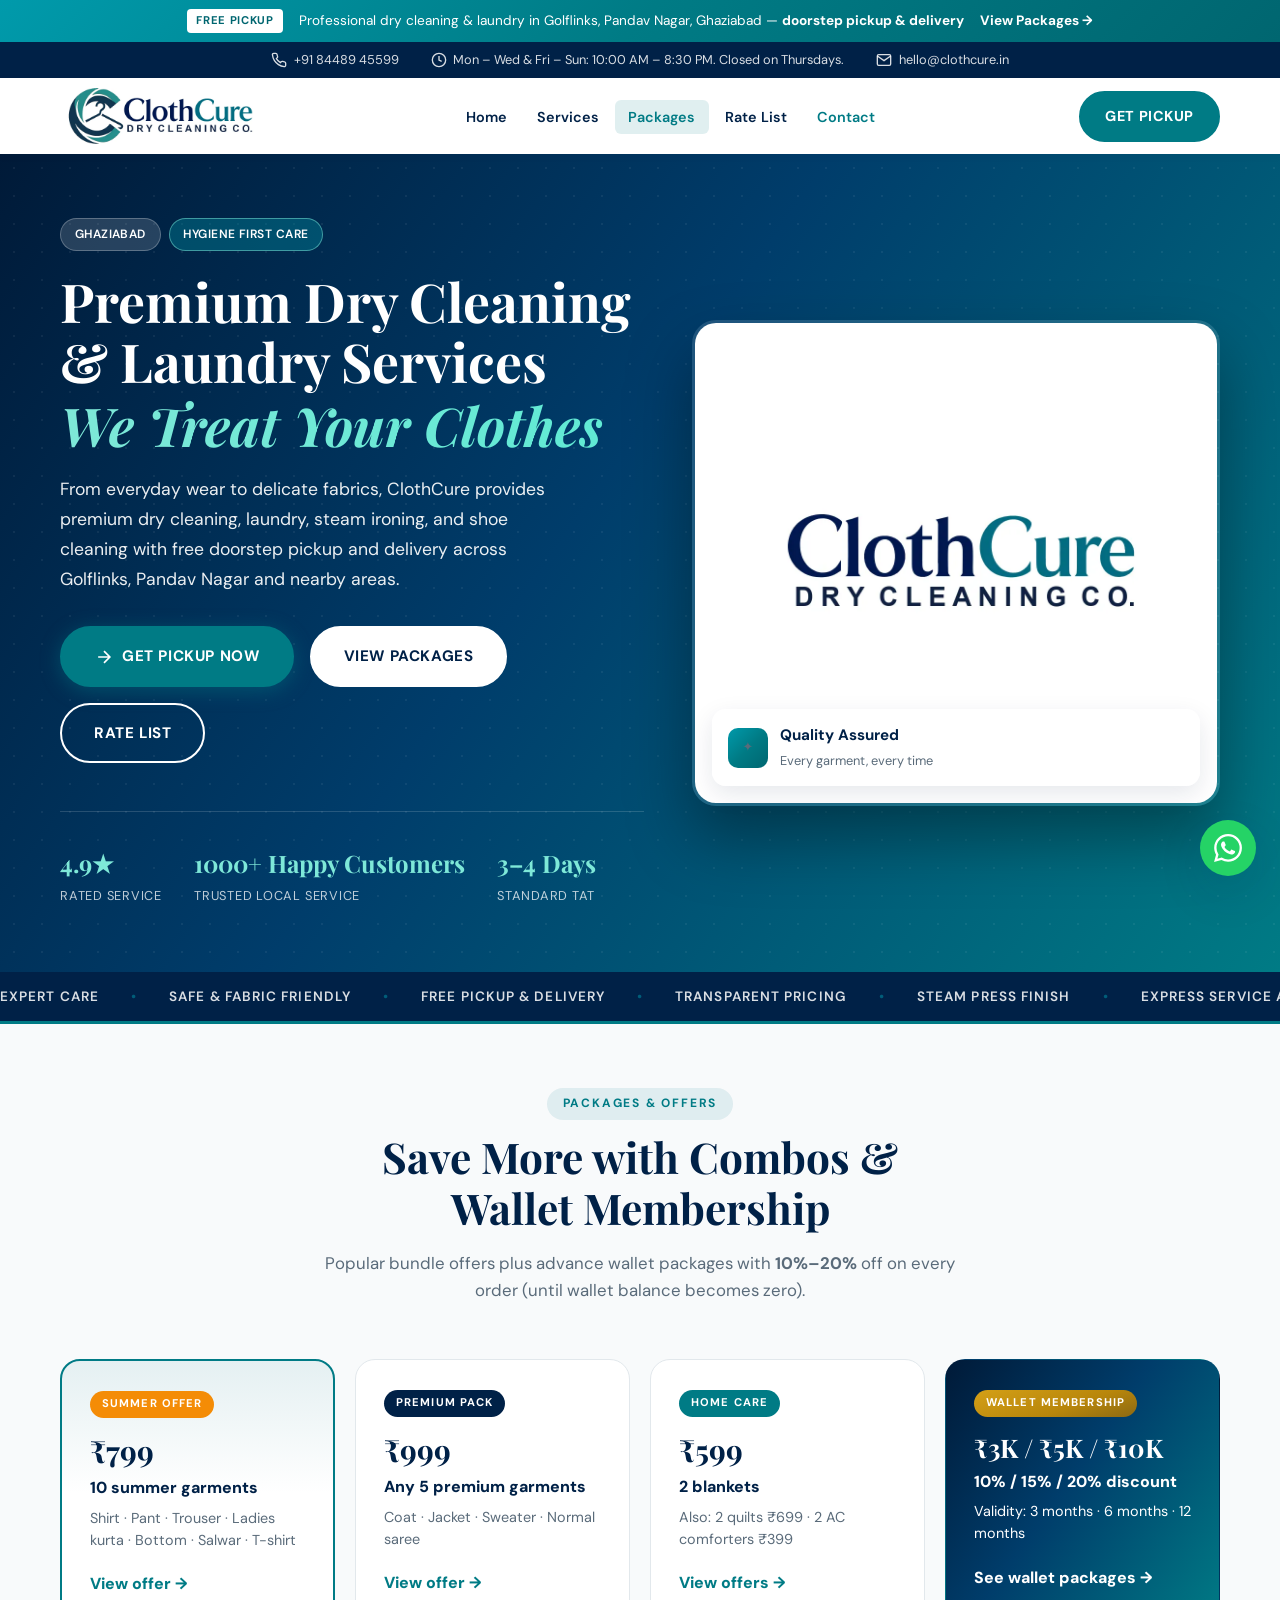
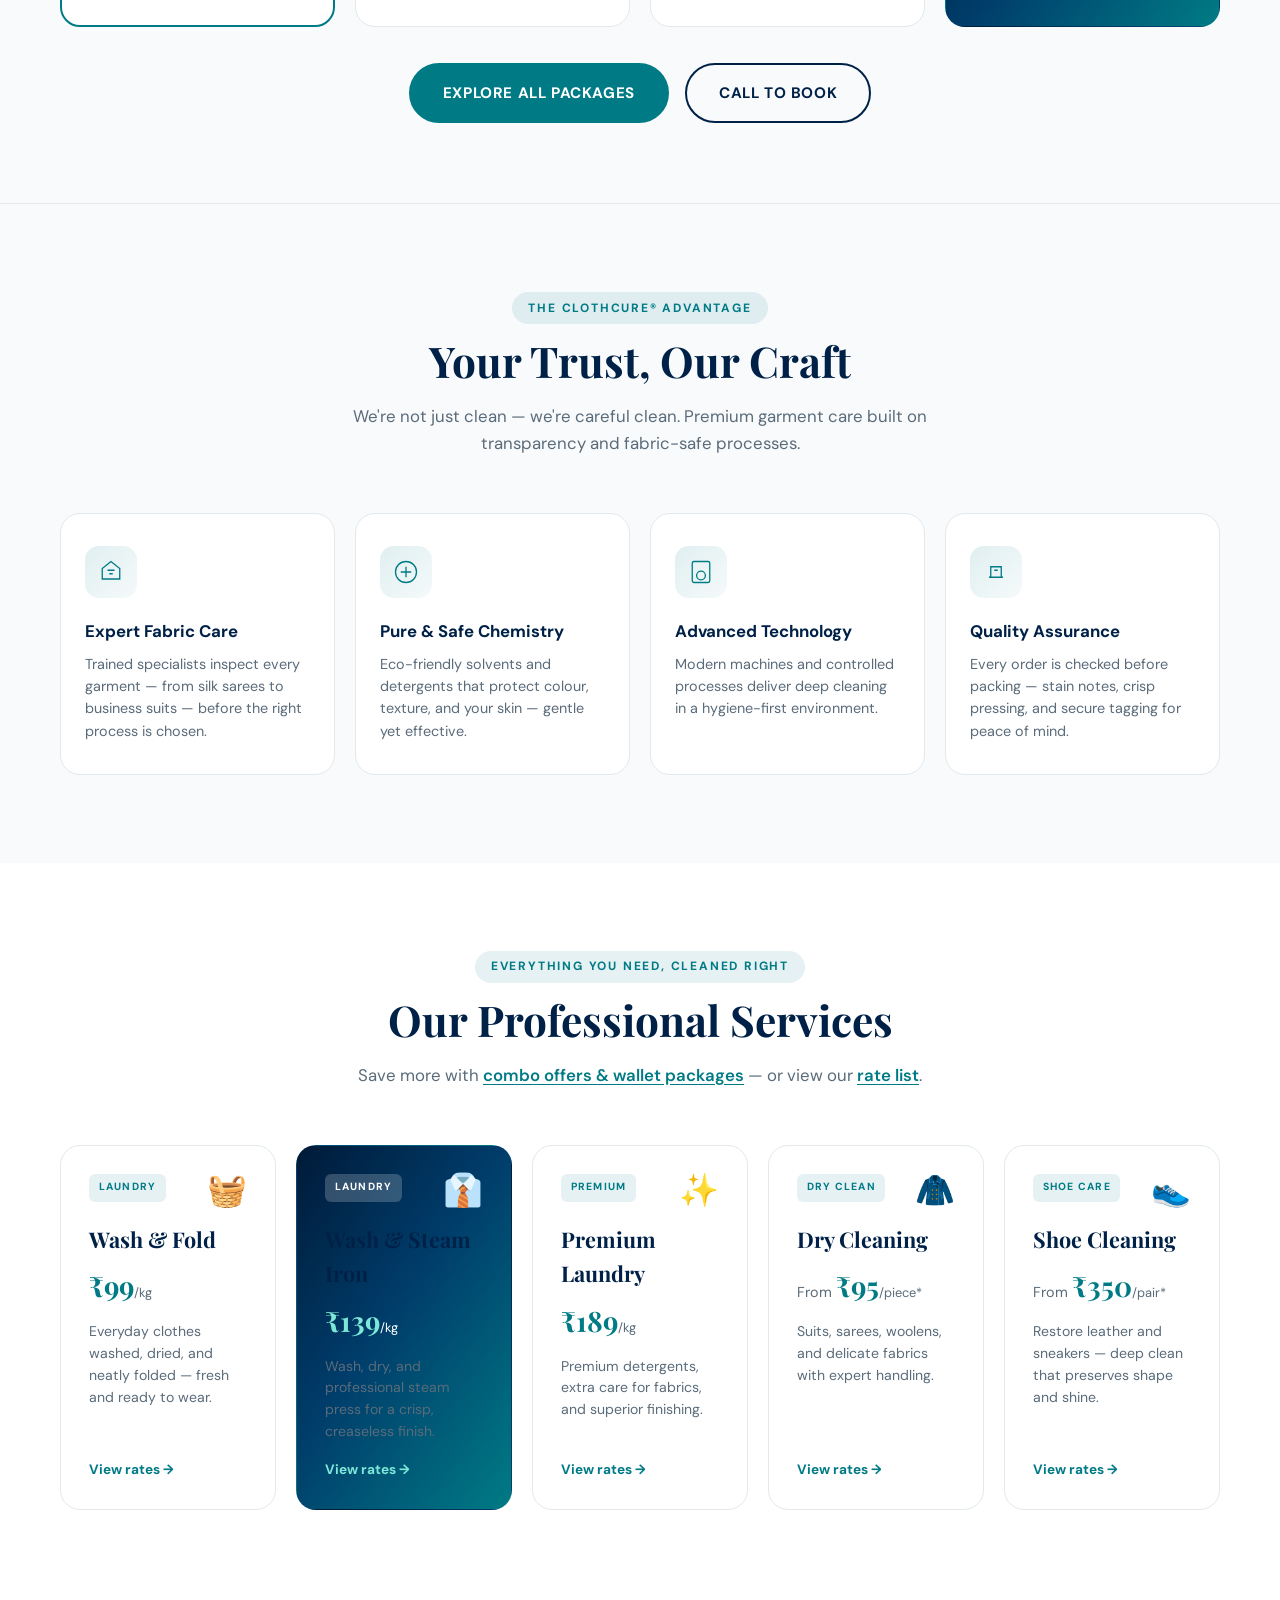
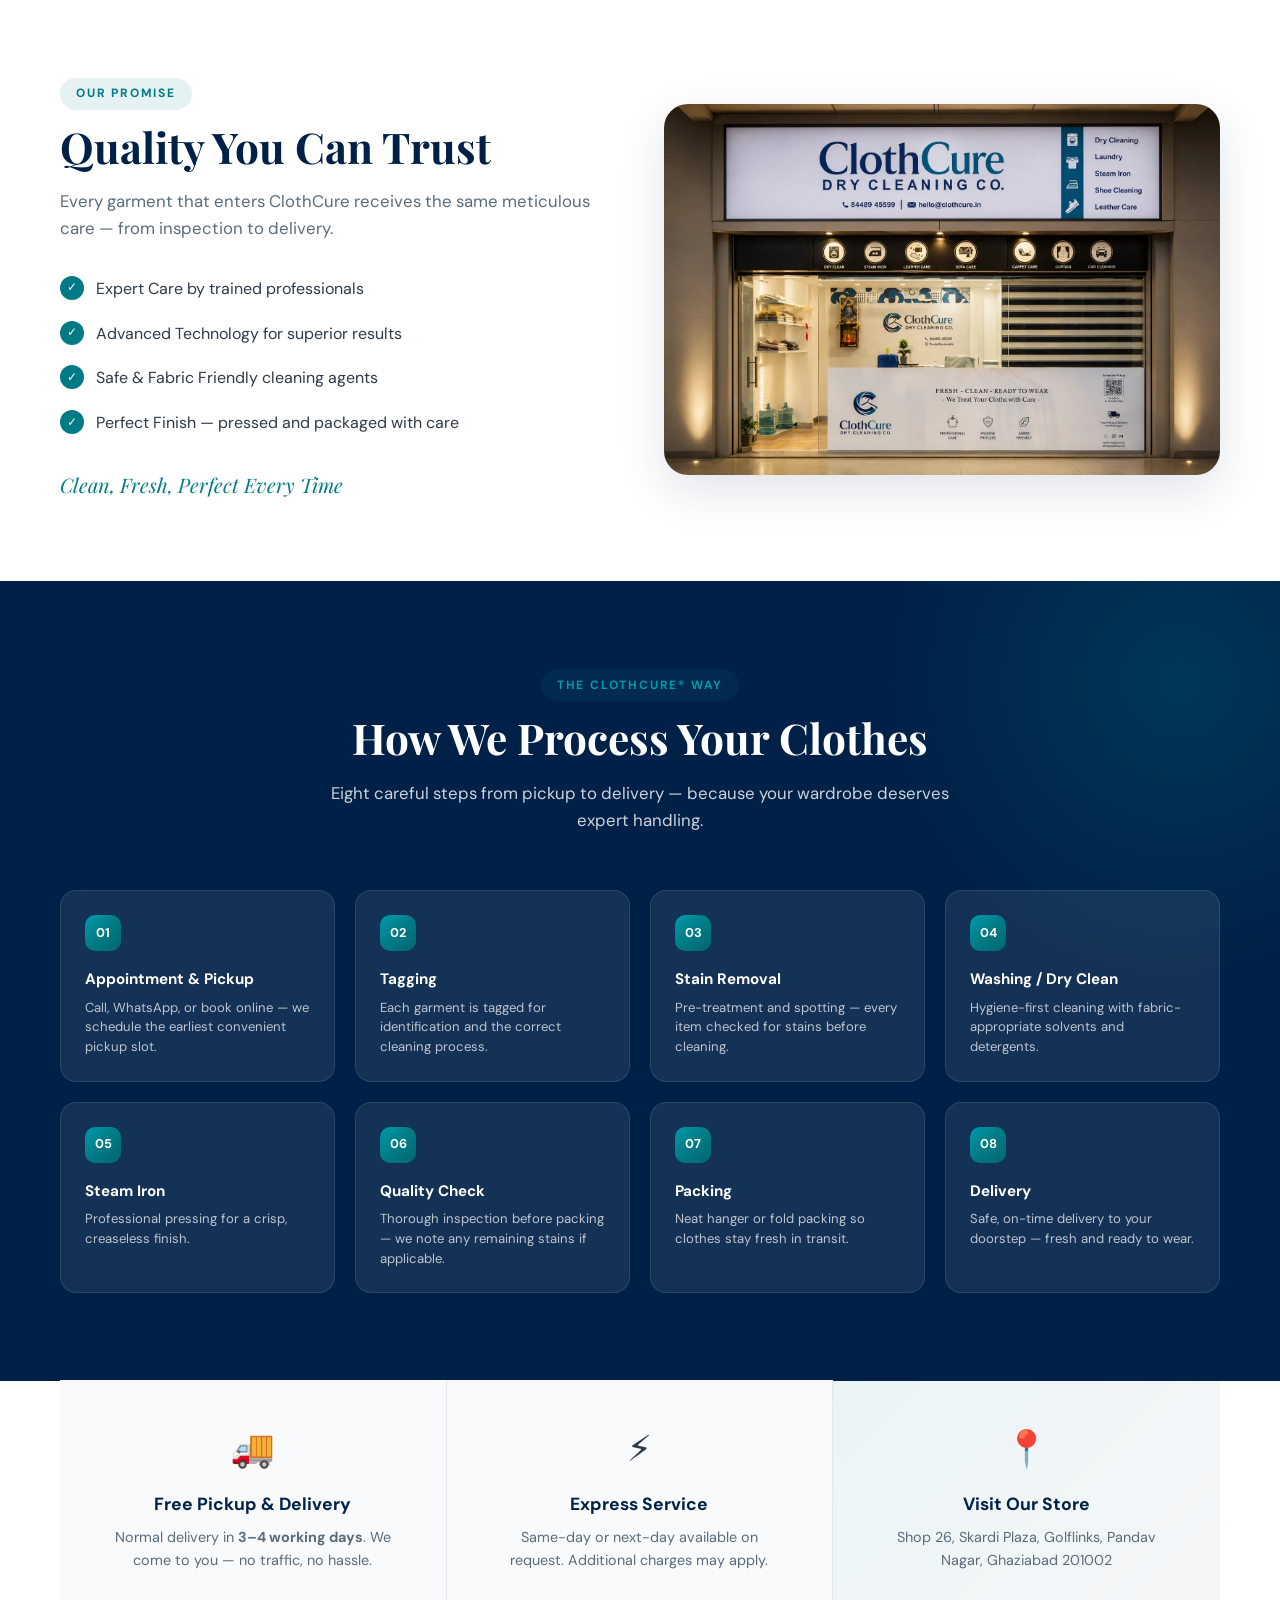
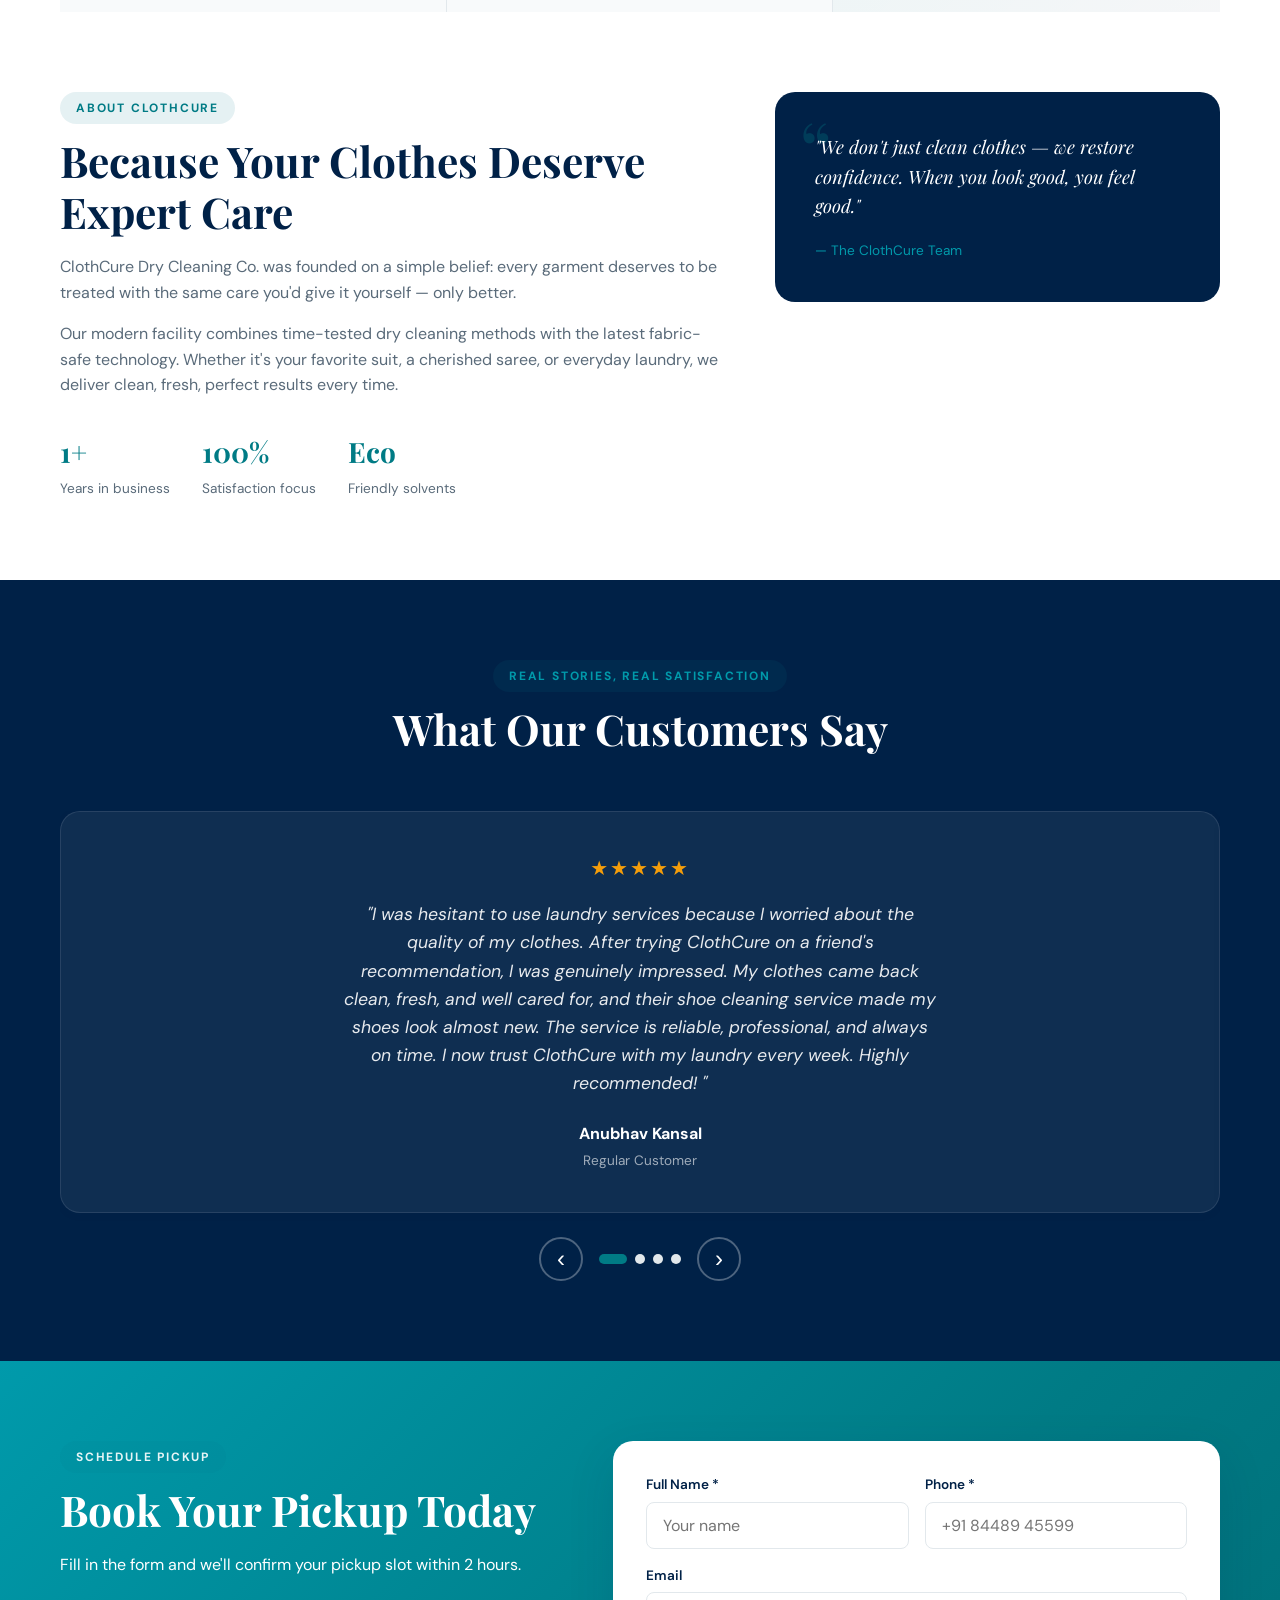
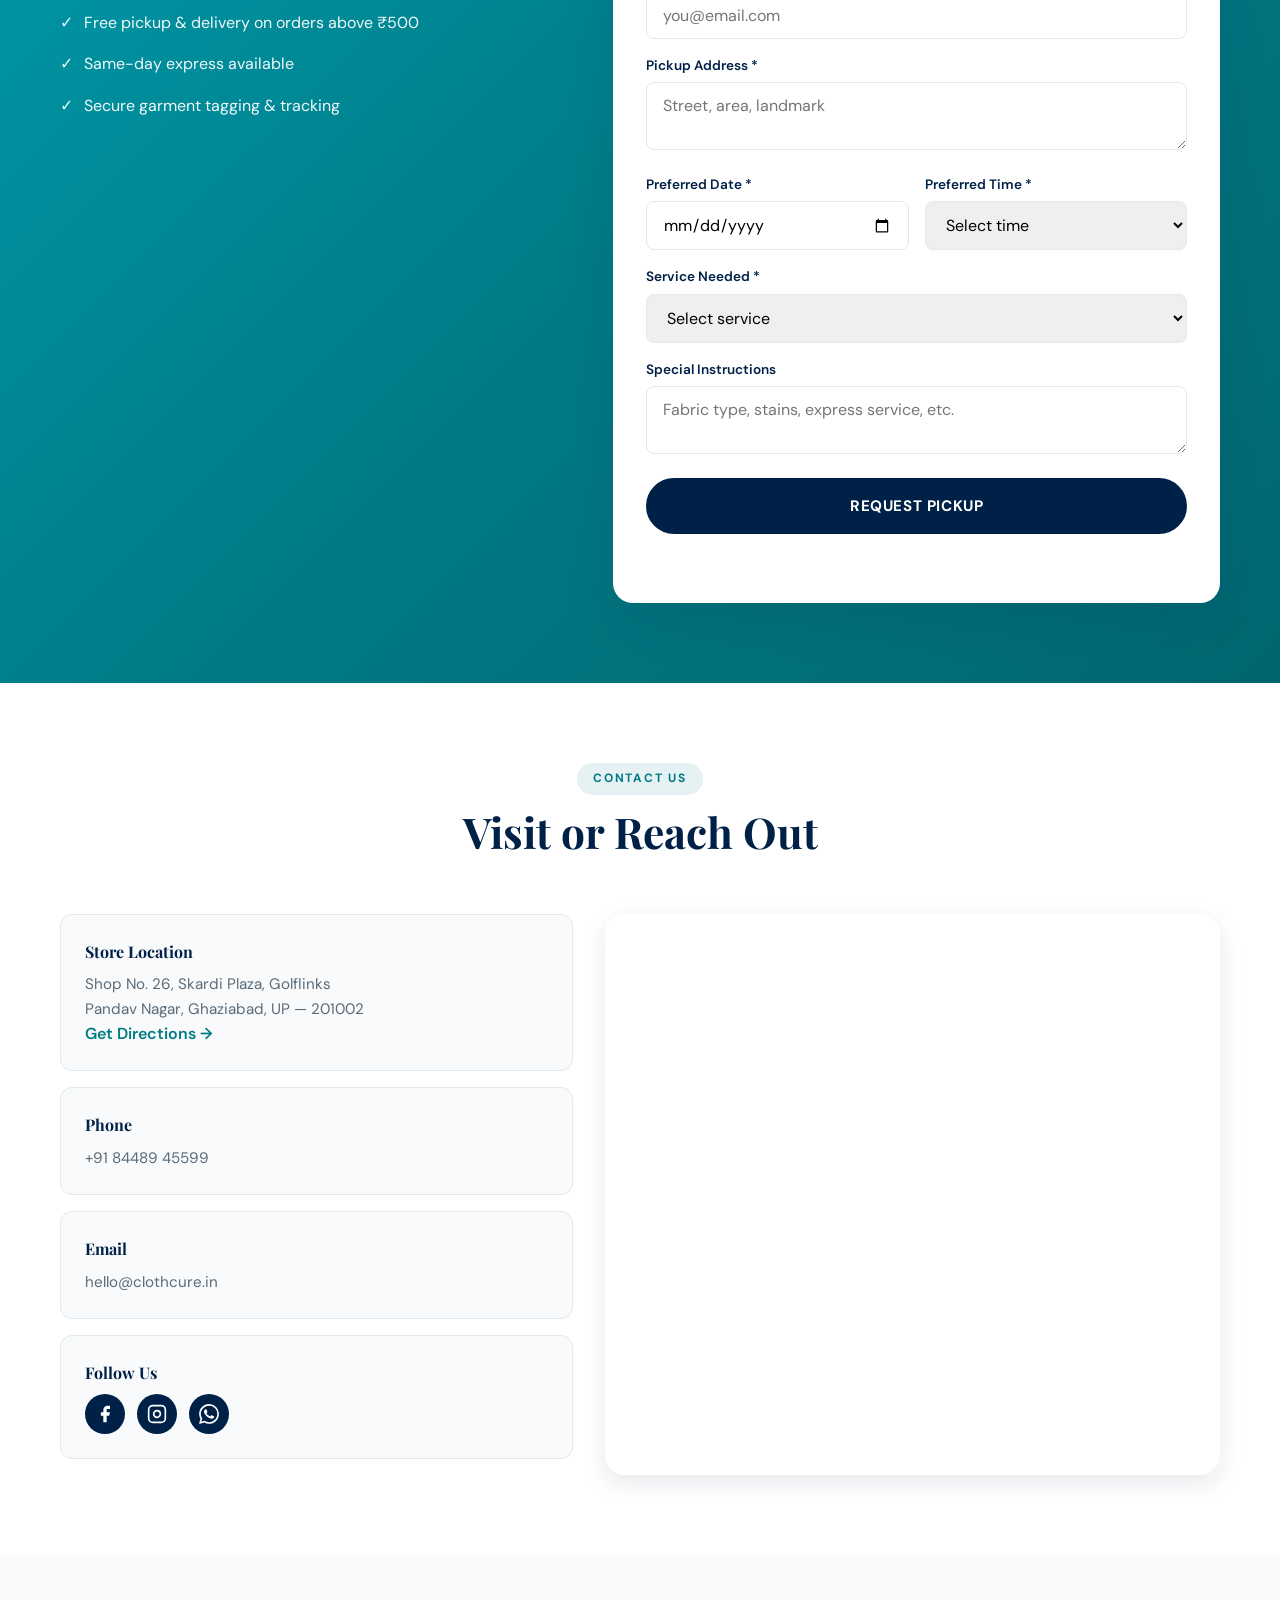
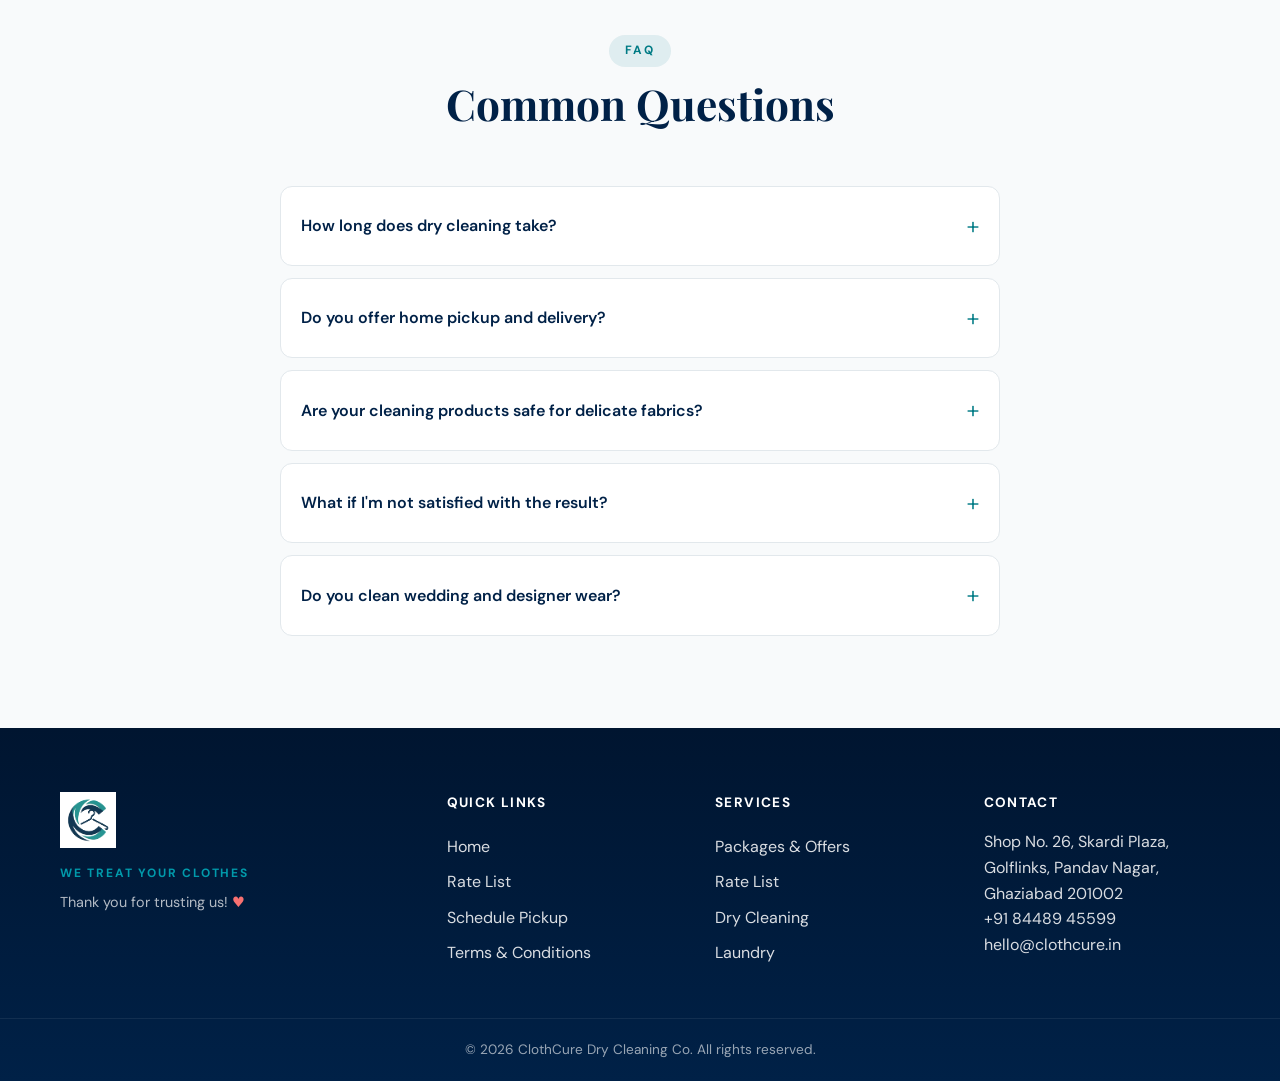
==== index.html @ 0ae67e60 "Update Google Maps link" ====
<!DOCTYPE html>
<html lang="en">
<head>
  <meta charset="UTF-8" />
  <!-- Google tag (gtag.js) -->
<script async src="https://www.googletagmanager.com/gtag/js?id=G-NWEZ54XM23"></script>
<script>
  window.dataLayer = window.dataLayer || [];
  function gtag(){dataLayer.push(arguments);}
  gtag('js', new Date());

  gtag('config', 'G-NWEZ54XM23');
</script>

  <meta name="viewport" content="width=device-width, initial-scale=1.0" />

  <title>
    ClothCure Dry Cleaning Co. | Best Dry Cleaning & Laundry Service in Ghaziabad
  </title>

  <meta name="description" content="ClothCure Dry Cleaning Co. is a trusted dry cleaning and laundry service in Ghaziabad offering premium dry cleaning, steam ironing, shoe cleaning and doorstep pickup & delivery.">

  <meta name="keywords" content="dry cleaning Ghaziabad, laundry service Ghaziabad, steam ironing, shoe cleaning, pickup delivery laundry, ClothCure" />

  <meta name="robots" content="index, follow" />

  <link rel="canonical" href="https://clothcure.in/" />

  <!-- Open Graph (WhatsApp / Facebook Preview) -->
  <meta property="og:title" content="ClothCure Dry Cleaning Co. | Premium Dry Cleaning & Laundry Ghaziabad" />
  <meta property="og:description" content="Premium dry cleaning, laundry, steam ironing, shoe cleaning and doorstep pickup delivery service in Ghaziabad." />
  <meta property="og:image" content="https://clothcure.in/assets/logo1.webp" />
  <meta property="og:url" content="https://clothcure.in/" />
  <meta property="og:type" content="website" />

  <!-- Twitter Preview -->
  <meta name="twitter:card" content="summary_large_image" />
  <meta name="twitter:title" content="ClothCure Dry Cleaning Co. | Ghaziabad" />
  <meta name="twitter:description" content="Premium dry cleaning and laundry service with doorstep pickup & delivery." />
  <meta name="twitter:image" content="https://clothcure.in/assets/logo1.webp" />

  <!-- Fonts -->
  <link rel="preconnect" href="https://fonts.googleapis.com" />
  <link rel="preconnect" href="https://fonts.gstatic.com" crossorigin />

  <link href="https://fonts.googleapis.com/css2?family=DM+Sans:ital,opsz,wght@0,9..40,400;0,9..40,500;0,9..40,600;0,9..40,700;1,9..40,400&family=Playfair+Display:wght@600;700&display=swap" rel="stylesheet" />

  <!-- CSS -->
  <link rel="stylesheet" href="css/styles.css" />
  <link rel="stylesheet" href="css/premium.css" />

  <!-- Favicon -->
  <link rel="icon" href="assets/logo4.webp" type="image/webp" />


  <!-- Local Business Schema -->
  <script type="application/ld+json">
  {
    "@context": "https://schema.org",
    "@type": "DryCleaningOrLaundry",
    "name": "ClothCure Dry Cleaning Co.",
    "image": "https://clothcure.in/assets/logo1.webp",
    "url": "https://clothcure.in/",
    "telephone": "+918448945599",

    "address": {
      "@type": "PostalAddress",
      "streetAddress": "Shop No. 26, Skardi Plaza, Golflinks, Pandav Nagar",
      "addressLocality": "Ghaziabad",
      "addressRegion": "Uttar Pradesh",
      "postalCode": "201002",
      "addressCountry": "IN"
    },

    "geo": {
      "@type": "GeoCoordinates",
      "latitude": "28.6692",
      "longitude": "77.4538"
    },

    "openingHoursSpecification": [
      {
        "@type": "OpeningHoursSpecification",
        "dayOfWeek": [
          "Monday",
          "Tuesday",
          "Wednesday",
          "Friday",
          "Saturday",
          "Sunday"
        ],
        "opens": "10:00",
        "closes": "20:30"
      }
    ],

    "priceRange": "₹₹",

    "areaServed": [
      "Ghaziabad",
      "Golflinks",
      "Pandav Nagar"
    ],

    "sameAs": [
      "https://www.instagram.com/helloclothcure/",
      "https://www.facebook.com/profile.php?id=61592023438088"
    ],

    "serviceType": [
      "Dry Cleaning",
      "Laundry Service",
      "Steam Ironing",
      "Shoe Cleaning",
      "Doorstep Pickup and Delivery"
    ]
  }
  </script>

</head>
<body class="site-home">
  <a class="skip-link" href="#main">Skip to content</a>

  <div class="promo-bar">
    <div class="container promo-bar__inner">
      <span class="promo-bar__badge">Free Pickup</span>
      <p>Professional dry cleaning &amp; laundry in Golflinks, Pandav Nagar, Ghaziabad — <strong>doorstep pickup &amp; delivery</strong></p>
      <a href="packages.html" class="promo-bar__link">View Packages →</a>
    </div>
  </div>

  <!-- Top bar -->
  <div class="top-bar">
    <div class="container top-bar__inner">
      <span class="top-bar__item">
        <svg aria-hidden="true" width="16" height="16" viewBox="0 0 24 24" fill="none" stroke="currentColor" stroke-width="2"><path d="M22 16.92v3a2 2 0 01-2.18 2 19.79 19.79 0 01-8.63-3.07 19.5 19.5 0 01-6-6 19.79 19.79 0 01-3.07-8.67A2 2 0 014.11 2h3a2 2 0 012 1.72c.127.96.361 1.903.7 2.81a2 2 0 01-.45 2.11L8.09 9.91a16 16 0 006 6l1.27-1.27a2 2 0 012.11-.45c.907.339 1.85.573 2.81.7A2 2 0 0122 16.92z"/></svg>
        <a href="tel:+918448945599">+91 84489 45599</a>
      </span>
      <span class="top-bar__item">
        <svg aria-hidden="true" width="16" height="16" viewBox="0 0 24 24" fill="none" stroke="currentColor" stroke-width="2"><circle cx="12" cy="12" r="10"/><path d="M12 6v6l4 2"/></svg>
        Mon – Wed & Fri – Sun: 10:00 AM – 8:30 PM. Closed on Thursdays.
      </span>
      <span class="top-bar__item top-bar__item--hide-mobile">
        <svg aria-hidden="true" width="16" height="16" viewBox="0 0 24 24" fill="none" stroke="currentColor" stroke-width="2"><path d="M4 4h16c1.1 0 2 .9 2 2v12c0 1.1-.9 2-2 2H4c-1.1 0-2-.9-2-2V6c0-1.1.9-2 2-2z"/><path d="M22 6l-10 7L2 6"/></svg>
        <a href="mailto:hello@clothcure.in">hello@clothcure.in</a>
      </span>
    </div>
  </div>

  <!-- Header -->
  <header class="header" id="header">
    <div class="container header__inner">
      <a href="index.html" class="logo" aria-label="ClothCure Home">
        <img 
src="assets/logo6.webp" 
alt="ClothCure Dry Cleaning Co. logo" 
width="160" 
height="auto" />
      </a>
      <nav class="nav" id="nav" aria-label="Main navigation">
        <ul class="nav__list">
          <li><a href="index.html" class="nav__link active">Home</a></li>
          <li><a href="index.html#services" class="nav__link">Services</a></li>
          <li><a href="packages.html" class="nav__link nav__link--highlight">Packages</a></li>
          <li><a href="rate-list.html" class="nav__link">Rate List</a></li>
          <li><a href="index.html#contact" class="nav__link">Contact</a></li>
        </ul>
      </nav>
      <a href="#pickup" class="btn btn--primary header__cta">Get Pickup</a>
      <button class="nav-toggle" id="navToggle" aria-label="Open menu" aria-expanded="false" aria-controls="nav">
        <span></span><span></span><span></span>
      </button>
    </div>
  </header>
  <main id="main">
    <!-- Hero -->
    <section class="hero hero--premium" id="home">
      <div class="hero__bg" aria-hidden="true"></div>
      <div class="hero__pattern" aria-hidden="true"></div>
      <div class="container hero__grid">
        <div class="hero__content">
          <div class="hero__badges">
            <span class="pill">Ghaziabad</span>
            <span class="pill pill--teal">Hygiene First Care</span>
          </div>
          <h1 class="hero__title">
            Premium Dry Cleaning & Laundry Services<br />
            <span class="hero__title-accent">We Treat Your Clothes</span>
          </h1>
          <p class="hero__subtitle">From everyday wear to delicate fabrics, ClothCure provides premium dry cleaning, laundry, steam ironing, and shoe cleaning with free doorstep pickup and delivery across  Golflinks, Pandav Nagar and nearby areas.</p>
          <div class="hero__actions">
            <a href="#pickup" class="btn btn--primary btn--lg btn--glow">
              <svg width="20" height="20" viewBox="0 0 24 24" fill="none" stroke="currentColor" stroke-width="2" aria-hidden="true"><path d="M5 12h14M12 5l7 7-7 7"/></svg>
              Get Pickup Now
            </a>
            <a href="packages.html" class="btn btn--white btn--lg">View Packages</a>
            <a href="rate-list.html" class="btn btn--outline btn--lg btn--hero-outline">Rate List</a>
          </div>
          <div class="hero__trust">
            <div class="hero__trust-item">
              <strong>4.9★</strong>
              <span>Rated Service</span>
            </div>
            <div class="hero__trust-item">
              <strong>1000+ Happy Customers</strong>
              <span>Trusted Local Service</span>
            </div>
            <div class="hero__trust-item">
              <strong>3–4 Days</strong>
              <span>Standard TAT</span>
            </div>
          </div>
        </div>
        <div class="hero__visual" aria-hidden="true">
          <div class="hero__card hero__card--main">
            <img src="assets/logo5.webp" alt="ClothCure Dry Cleaning Co. — professional garment care" width="400" height="480" loading="eager" />
            <div class="hero__card-label">
              <span class="hero__card-icon">✦</span>
              <div>
                <strong>Quality Assured</strong>
                <span>Every garment, every time</span>  
              </div>
            </div>
          </div>
        </div>
      </div>
    </section>

    <!-- Trust marquee -->
    <div class="marquee" aria-hidden="true">
      <div class="marquee__track">
        <span>Expert Care</span><span>•</span>
        <span>Safe &amp; Fabric Friendly</span><span>•</span>
        <span>Free Pickup &amp; Delivery</span><span>•</span>
        <span>Transparent Pricing</span><span>•</span>
        <span>Steam Press Finish</span><span>•</span>
        <span>Express Service Available</span><span>•</span>
        <span>Expert Care</span><span>•</span>
        <span>Safe &amp; Fabric Friendly</span><span>•</span>
        <span>Free Pickup &amp; Delivery</span><span>•</span>
        <span>Transparent Pricing</span><span>•</span>
        <span>Steam Press Finish</span><span>•</span>
        <span>Express Service Available</span><span>•</span>
      </div>
    </div>

    <!-- Packages teaser (featured on homepage) -->
    <section class="section packages-teaser" id="packages">
      <div class="container">
        <div class="section-header">
          <span class="section-tag">Packages &amp; Offers</span>
          <h2 class="section-title">Save More with Combos &amp; Wallet Membership</h2>
          <p class="section-desc">Popular bundle offers plus advance wallet packages with <strong>10%–20%</strong> off on every order (until wallet balance becomes zero).</p>
        </div>

        <div class="packages-teaser__grid">
          <article class="package-card package-card--highlight reveal">
            <span class="package-card__badge">Summer Offer</span>
            <h3>₹799</h3>
            <p class="package-card__title">10 summer garments</p>
            <p class="package-card__meta">Shirt · Pant · Trouser · Ladies kurta · Bottom · Salwar · T-shirt</p>
            <a class="package-card__link" href="packages.html#combo-offers">View offer →</a>
          </article>

          <article class="package-card reveal">
            <span class="package-card__badge package-card__badge--navy">Premium Pack</span>
            <h3>₹999</h3>
            <p class="package-card__title">Any 5 premium garments</p>
            <p class="package-card__meta">Coat · Jacket · Sweater · Normal saree</p>
            <a class="package-card__link" href="packages.html#combo-offers">View offer →</a>
          </article>

          <article class="package-card reveal">
            <span class="package-card__badge package-card__badge--teal">Home Care</span>
            <h3>₹599</h3>
            <p class="package-card__title">2 blankets</p>
            <p class="package-card__meta">Also: 2 quilts ₹699 · 2 AC comforters ₹399</p>
            <a class="package-card__link" href="packages.html#combo-offers">View offers →</a>
          </article>

          <article class="package-card package-card--wallet reveal">
            <span class="package-card__badge package-card__badge--gold">Wallet Membership</span>
            <h3>₹3K / ₹5K / ₹10K</h3>
            <p class="package-card__title">10% / 15% / 20% discount</p>
            <p class="package-card__meta">Validity: 3 months · 6 months · 12 months</p>
            <a class="package-card__link" href="packages.html#wallet-packages">See wallet packages →</a>
          </article>
        </div>

        <div class="packages-teaser__cta">
          <a class="btn btn--primary btn--lg" href="packages.html">Explore All Packages</a>
          <a class="btn btn--outline btn--lg" href="tel:+918448945599">Call to Book</a>
        </div>
      </div>
    </section>

    <!-- The ClothCure Advantage -->
    <section class="section advantage" id="why-us">
      <div class="container">
        <div class="section-header">
          <span class="section-tag">The ClothCure® Advantage</span>
          <h2 class="section-title">Your Trust, Our Craft</h2>
          <p class="section-desc">We're not just clean — we're careful clean. Premium garment care built on transparency and fabric-safe processes.</p>
        </div>
        <div class="advantage__grid">
          <article class="advantage-card reveal">
            <div class="advantage-card__icon">
              <svg viewBox="0 0 32 32" fill="none" stroke="currentColor" stroke-width="1.5"><path d="M16 4l-10 8v12h20V12L16 4z"/><path d="M12 14h8M14 18h4"/></svg>
            </div>
            <h3>Expert Fabric Care</h3>
            <p>Trained specialists inspect every garment — from silk sarees to business suits — before the right process is chosen.</p>
          </article>
          <article class="advantage-card reveal">
            <div class="advantage-card__icon">
              <svg viewBox="0 0 32 32" fill="none" stroke="currentColor" stroke-width="1.5"><circle cx="16" cy="16" r="12"/><path d="M10 16h12M16 10v12"/></svg>
            </div>
            <h3>Pure &amp; Safe Chemistry</h3>
            <p>Eco-friendly solvents and detergents that protect colour, texture, and your skin — gentle yet effective.</p>
          </article>
          <article class="advantage-card reveal">
            <div class="advantage-card__icon">
              <svg viewBox="0 0 32 32" fill="none" stroke="currentColor" stroke-width="1.5"><rect x="6" y="4" width="20" height="24" rx="2"/><circle cx="16" cy="20" r="5"/></svg>
            </div>
            <h3>Advanced Technology</h3>
            <p>Modern machines and controlled processes deliver deep cleaning in a hygiene-first environment.</p>
          </article>
          <article class="advantage-card reveal">
            <div class="advantage-card__icon">
              <svg viewBox="0 0 32 32" fill="none" stroke="currentColor" stroke-width="1.5"><path d="M8 22h16M10 10h12v12H10V10z"/><path d="M14 14h4"/></svg>
            </div>
            <h3>Quality Assurance</h3>
            <p>Every order is checked before packing — stain notes, crisp pressing, and secure tagging for peace of mind.</p>
          </article>
        </div>
      </div>
    </section>

    <!-- Services -->
    <section class="section services-showcase" id="services">
      <div class="container">
        <div class="section-header">
          <span class="section-tag">Everything You Need, Cleaned Right</span>
          <h2 class="section-title">Our Professional Services</h2>
          <p class="section-desc">Save more with <a href="packages.html" class="inline-link">combo offers &amp; wallet packages</a> — or view our <a href="rate-list.html" class="inline-link">rate list</a>.</p>
        </div>
        <div class="showcase__grid showcase__grid--5">
          <article class="showcase-card reveal">
            <div class="showcase-card__top">
              <span class="showcase-card__label">LAUNDRY</span>
              <div class="showcase-card__icon" aria-hidden="true">🧺</div>
            </div>
            <h3>Wash &amp; Fold</h3>
            <p class="showcase-card__price"><strong>₹99</strong><span>/kg</span></p>
            <p>Everyday clothes washed, dried, and neatly folded — fresh and ready to wear.</p>
            <a href="rate-list.html#laundry" class="showcase-card__link">View rates →</a>
          </article>
          <article class="showcase-card showcase-card--featured reveal">
            <div class="showcase-card__top">
              <span class="showcase-card__label">LAUNDRY</span>
              <div class="showcase-card__icon" aria-hidden="true">👔</div>
            </div>
            <h3>Wash &amp; Steam Iron</h3>
            <p class="showcase-card__price"><strong>₹139</strong><span>/kg</span></p>
            <p>Wash, dry, and professional steam press for a crisp, creaseless finish.</p>
            <a href="rate-list.html#laundry" class="showcase-card__link">View rates →</a>
          </article>
          <article class="showcase-card reveal">
            <div class="showcase-card__top">
              <span class="showcase-card__label">PREMIUM</span>
              <div class="showcase-card__icon" aria-hidden="true">✨</div>
            </div>
            <h3>Premium Laundry</h3>
            <p class="showcase-card__price"><strong>₹189</strong><span>/kg</span></p>
            <p>Premium detergents, extra care for fabrics, and superior finishing.</p>
            <a href="rate-list.html#laundry" class="showcase-card__link">View rates →</a>
          </article>
          <article class="showcase-card reveal">
            <div class="showcase-card__top">
              <span class="showcase-card__label">DRY CLEAN</span>
              <div class="showcase-card__icon" aria-hidden="true">🧥</div>
            </div>
            <h3>Dry Cleaning</h3>
            <p class="showcase-card__price">From <strong>₹95</strong><span>/piece*</span></p>
            <p>Suits, sarees, woolens, and delicate fabrics with expert handling.</p>
            <a href="rate-list.html#dry-clean" class="showcase-card__link">View rates →</a>
          </article>
          <article class="showcase-card reveal">
            <div class="showcase-card__top">
              <span class="showcase-card__label">SHOE CARE</span>
              <div class="showcase-card__icon" aria-hidden="true">👟</div>
            </div>
            <h3>Shoe Cleaning</h3>
            <p class="showcase-card__price">From <strong>₹350</strong><span>/pair*</span></p>
            <p>Restore leather and sneakers — deep clean that preserves shape and shine.</p>
            <a href="rate-list.html#shoe" class="showcase-card__link">View rates →</a>
          </article>
        </div>
      </div>
    </section>

    <!-- Our Promise -->
    <section class="section promise" id="promise">
      <div class="container promise__inner">
        <div class="promise__content reveal">
          <span class="section-tag">Our Promise</span>
          <h2 class="section-title">Quality You Can Trust</h2>
          <p class="section-desc">Every garment that enters ClothCure receives the same meticulous care — from inspection to delivery.</p>
          <ul class="promise__checklist">
            <li>
              <span class="check-icon" aria-hidden="true">✓</span>
              Expert Care by trained professionals
            </li>
            <li>
              <span class="check-icon" aria-hidden="true">✓</span>
              Advanced Technology for superior results
            </li>
            <li>
              <span class="check-icon" aria-hidden="true">✓</span>
              Safe &amp; Fabric Friendly cleaning agents
            </li>
            <li>
              <span class="check-icon" aria-hidden="true">✓</span>
              Perfect Finish — pressed and packaged with care
            </li>
          </ul>
          <p class="promise__tagline">Clean, Fresh, Perfect Every Time</p>
        </div>
        <div class="promise__visual reveal">
          <img src="assets/front2.webp" 
alt="ClothCure Dry Cleaning Co. shop in Ghaziabad offering dry cleaning and laundry services"
loading="lazy">   
        </div>
      </div>
    </section>

    <!-- Process -->
    <section class="section process-premium" id="process">
      <div class="container">
        <div class="section-header section-header--light">
          <span class="section-tag section-tag--teal">The ClothCure® Way</span>
          <h2 class="section-title">How We Process Your Clothes</h2>
          <p class="section-desc">Eight careful steps from pickup to delivery — because your wardrobe deserves expert handling.</p>
        </div>
        <ol class="process-timeline">
          <li class="process-timeline__item reveal">
            <span class="process-timeline__step">01</span>
            <h3>Appointment &amp; Pickup</h3>
            <p>Call, WhatsApp, or book online — we schedule the earliest convenient pickup slot.</p>
          </li>
          <li class="process-timeline__item reveal">
            <span class="process-timeline__step">02</span>
            <h3>Tagging</h3>
            <p>Each garment is tagged for identification and the correct cleaning process.</p>
          </li>
          <li class="process-timeline__item reveal">
            <span class="process-timeline__step">03</span>
            <h3>Stain Removal</h3>
            <p>Pre-treatment and spotting — every item checked for stains before cleaning.</p>
          </li>
          <li class="process-timeline__item reveal">
            <span class="process-timeline__step">04</span>
            <h3>Washing / Dry Clean</h3>
            <p>Hygiene-first cleaning with fabric-appropriate solvents and detergents.</p>
          </li>
          <li class="process-timeline__item reveal">
            <span class="process-timeline__step">05</span>
            <h3>Steam Iron</h3>
            <p>Professional pressing for a crisp, creaseless finish.</p>
          </li>
          <li class="process-timeline__item reveal">
            <span class="process-timeline__step">06</span>
            <h3>Quality Check</h3>
            <p>Thorough inspection before packing — we note any remaining stains if applicable.</p>
          </li>
          <li class="process-timeline__item reveal">
            <span class="process-timeline__step">07</span>
            <h3>Packing</h3>
            <p>Neat hanger or fold packing so clothes stay fresh in transit.</p>
          </li>
          <li class="process-timeline__item reveal">
            <span class="process-timeline__step">08</span>
            <h3>Delivery</h3>
            <p>Safe, on-time delivery to your doorstep — fresh and ready to wear.</p>
          </li>
        </ol>
      </div>
    </section>

    <!-- Delivery -->
    <section class="delivery-banner">
      <div class="container delivery-banner__grid">
        <div class="delivery-banner__card reveal">
          <div class="delivery-banner__icon">🚚</div>
          <h3>Free Pickup &amp; Delivery</h3>
          <p>Normal delivery in <strong>3–4 working days</strong>. We come to you — no traffic, no hassle.</p>
        </div>
        <div class="delivery-banner__card reveal">
          <div class="delivery-banner__icon">⚡</div>
          <h3>Express Service</h3>
          <p>Same-day or next-day available on request. Additional charges may apply.</p>
        </div>
        <div class="delivery-banner__card reveal">
          <div class="delivery-banner__icon">📍</div>
          <h3>Visit Our Store</h3>
          <p>Shop 26, Skardi Plaza, Golflinks, Pandav Nagar, Ghaziabad 201002</p>
        </div>
      </div>
    </section>

    <!-- About -->
    <section class="section about" id="about">
      <div class="container about__inner">
        <div class="about__content reveal">
          <span class="section-tag">About ClothCure</span>
          <h2 class="section-title">Because Your Clothes Deserve Expert Care</h2>
          <p>ClothCure Dry Cleaning Co. was founded on a simple belief: every garment deserves to be treated with the same care you'd give it yourself — only better.</p>
          <p>Our modern facility combines time-tested dry cleaning methods with the latest fabric-safe technology. Whether it's your favorite suit, a cherished saree, or everyday laundry, we deliver clean, fresh, perfect results every time.</p>
          <div class="about__highlights">
            <div class="about__highlight">
              <strong>1+</strong>
              <span>Years in business</span>
            </div>
            <div class="about__highlight">
              <strong>100%</strong>
              <span>Satisfaction focus</span>
            </div>
            <div class="about__highlight">
              <strong>Eco</strong>
              <span>Friendly solvents</span>
            </div>
          </div>
        </div>
        <div class="about__card reveal">
          <blockquote>
            "We don't just clean clothes — we restore confidence. When you look good, you feel good."
          </blockquote>
          <cite>— The ClothCure Team</cite>
        </div>
      </div>
    </section>

    <!-- Testimonials -->
    <section class="section testimonials" id="testimonials">
      <div class="container">
        <div class="section-header">
          <span class="section-tag">Real Stories, Real Satisfaction</span>
          <h2 class="section-title">What Our Customers Say</h2>
        </div>
        <div class="testimonials__slider" id="testimonialSlider">
          <div class="testimonials__track" id="testimonialTrack">
            <article class="testimonial-card">
              <div class="testimonial-card__stars" aria-label="5 stars">★★★★★</div>
              <p>"I was hesitant to use laundry services because I worried about the quality of my clothes. After trying ClothCure on a friend's recommendation, I was genuinely impressed. My clothes came back clean, fresh, and well cared for, and their shoe cleaning service made my shoes look almost new. The service is reliable, professional, and always on time. I now trust ClothCure with my laundry every week. Highly recommended!
                "</p>
              <footer>
                <strong>Anubhav Kansal</strong>
                <span>Regular Customer</span>
              </footer>
            </article>
            <article class="testimonial-card">
              <div class="testimonial-card__stars" aria-label="5 stars">★★★★★</div>
              <p>"I gave them my silk saree before a wedding because I didn't want to risk cleaning it at home. The saree came back looking fresh, and the fabric and embroidery were completely intact. They handled it with great care, and I'll definitely trust them with my special outfits again."</p>
              <footer>
                <strong>Shreya Tyagi</strong>
                <span>Local Resident</span>
              </footer>
            </article>
           
            <article class="testimonial-card">
              <div class="testimonial-card__stars" aria-label="5 stars">★★★★★</div>
              <p>"As a working professional, I barely get time to do laundry during the week. Their doorstep pickup has made life so much easier. I schedule a pickup in the morning, and everything comes back clean, neatly packed, and on time."</p>
              <footer>
                <strong>Nura Abbas</strong>
                <span>Local Resident</span>
              </footer>
            </article>
            <article class="testimonial-card">
              <div class="testimonial-card__stars" aria-label="5 stars">★★★★★</div>
              <p>"I needed a few formal shirts urgently for an office event and didn't have time to wash them myself. ClothCure managed to clean, press, and deliver everything the very next day. The quality was excellent despite the quick turnaround. I'll definitely be using their service again."</p>
              <footer>
                <strong>Nikhil Bansal</strong>
                <span>Corporate Client</span>
              </footer>
            </article>
          </div>
          <div class="testimonials__controls">
            <button type="button" class="slider-btn" id="prevTestimonial" aria-label="Previous testimonial">‹</button>
            <div class="slider-dots" id="testimonialDots" aria-hidden="true"></div>
            <button type="button" class="slider-btn" id="nextTestimonial" aria-label="Next testimonial">›</button>
          </div>
        </div>
      </div>
    </section>

    <!-- Pickup form -->
    <section class="section section--teal pickup" id="pickup">
      <div class="container">
        <div class="pickup__inner">
          <div class="pickup__info reveal">
            <span class="section-tag section-tag--white">Schedule Pickup</span>
            <h2 class="section-title section-title--white">Book Your Pickup Today</h2>
            <p>Fill in the form and we'll confirm your pickup slot within 2 hours.</p>
            <ul class="pickup__benefits">
              <li>Free pickup &amp; delivery on orders above ₹500</li>
              <li>Same-day express available</li>
              <li>Secure garment tagging &amp; tracking</li>
            </ul>
          </div>
          <form class="pickup-form reveal" id="pickupForm" novalidate>
            <div class="form-row">
              <div class="form-group">
                <label for="name">Full Name *</label>
                <input type="text" id="name" name="name" required autocomplete="name" placeholder="Your name" />
              </div>
              <div class="form-group">
                <label for="phone">Phone *</label>
                <input type="tel" id="phone" name="phone" required autocomplete="tel" placeholder="+91 84489 45599" />
              </div>
            </div>
            <div class="form-group">
              <label for="email">Email</label>
              <input type="email" id="email" name="email" autocomplete="email" placeholder="you@email.com" />
            </div>
            <div class="form-group">
              <label for="address">Pickup Address *</label>
              <textarea id="address" name="address" rows="2" required placeholder="Street, area, landmark"></textarea>
            </div>
            <div class="form-row">
              <div class="form-group">
                <label for="date">Preferred Date *</label>
                <input type="date" id="date" name="date" required />
              </div>
              <div class="form-group">
                <label for="time">Preferred Time *</label>
                <select id="time" name="time" required>
                  <option value="">Select time</option>
                  <option value="morning">Morning (8 AM – 12 PM)</option>
                  <option value="afternoon">Afternoon (12 PM – 4 PM)</option>
                  <option value="evening">Evening (4 PM – 8 PM)</option>
                </select>
              </div>
            </div>
            <div class="form-group">
              <label for="service">Service Needed *</label>
              <select id="service" name="service" required>
                <option value="">Select service</option>
                <option value="dry-cleaning">Dry Cleaning</option>
                <option value="laundry">Laundry</option>
                <option value="steam-iron">Steam Iron</option>
                <option value="shoe-care">Shoe Care</option>
                <option value="multiple">Multiple Services</option>
              </select>
            </div>
            <div class="form-group">
              <label for="notes">Special Instructions</label>
              <textarea id="notes" name="notes" rows="2" placeholder="Fabric type, stains, express service, etc."></textarea>
            </div>
            <button type="submit" class="btn btn--navy btn--lg btn--full">Request Pickup</button>
            <p class="form-message" id="formMessage" role="status" aria-live="polite"></p>
          </form>
        </div>
      </div>
    </section>

    <!-- Contact & Map -->
    <section class="section contact" id="contact">
      <div class="container">
        <div class="section-header">
          <span class="section-tag">Contact Us</span>
          <h2 class="section-title">Visit or Reach Out</h2>
        </div>
        <div class="contact__grid">
          <div class="contact__info reveal">
            <div class="contact-card">
              <h3>Store Location</h3>
              <p>Shop No. 26, Skardi Plaza, Golflinks<br />Pandav Nagar, Ghaziabad, UP — 201002</p>
              <a href="https://share.google/Qr9OVmVKCFT3gP5ng" target="_blank" rel="noopener noreferrer" class="link-teal">Get Directions →</a>
            </div>
            <div class="contact-card">
              <h3>Phone</h3>
              <p><a href="tel:+918448945599">+91 84489 45599</a></p>
            </div>
            <div class="contact-card">
              <h3>Email</h3>
              <p><a href="mailto:hello@clothcure.in">hello@clothcure.in</a></p>
            </div>
            <div class="contact-card">
              <h3>Follow Us</h3>
              <div class="social-links">
                <a href="https://www.facebook.com/profile.php?id=61592023438088" aria-label="Facebook" class="social-link">
                  <svg width="20" height="20" viewBox="0 0 24 24" fill="currentColor"><path d="M18 2h-3a5 5 0 00-5 5v3H7v4h3v8h4v-8h3l1-4h-4V7a1 1 0 011-1h3z"/></svg>
                </a>
                <a href="https://www.instagram.com/helloclothcure?utm_source=ig_web_button_share_sheet&igsh=ZDNlZDc0MzIxNw==" aria-label="Instagram" class="social-link">
                  <svg width="20" height="20" viewBox="0 0 24 24" fill="none" stroke="currentColor" stroke-width="2"><rect x="2" y="2" width="20" height="20" rx="5"/><path d="M16 11.37A4 4 0 1112.63 8 4 4 0 0116 11.37z"/><path d="M17.5 6.5h.01"/></svg>
                </a>
                <a href="https://wa.me/918448945599" aria-label="WhatsApp" class="social-link">
                  <svg width="20" height="20" viewBox="0 0 24 24" fill="currentColor"><path d="M17.472 14.382c-.297-.149-1.758-.867-2.03-.967-.273-.099-.471-.148-.67.15-.197.297-.767.966-.94 1.164-.173.199-.347.223-.644.075-.297-.15-1.255-.463-2.39-1.475-.883-.788-1.48-1.761-1.653-2.059-.173-.297-.018-.458.13-.606.134-.133.298-.347.446-.52.149-.174.198-.298.298-.497.099-.198.05-.371-.025-.52-.075-.149-.669-1.612-.916-2.207-.242-.579-.487-.5-.669-.51-.173-.008-.371-.01-.57-.01-.198 0-.52.074-.792.372-.272.297-1.04 1.016-1.04 2.479 0 1.462 1.065 2.875 1.213 3.074.149.198 2.096 3.2 5.077 4.487.709.306 1.262.489 1.694.625.712.227 1.36.195 1.871.118.571-.085 1.758-.719 2.006-1.413.248-.694.248-1.289.173-1.413-.074-.124-.272-.198-.57-.347m-5.421 7.403h-.004a9.87 9.87 0 01-5.031-1.378l-.361-.214-3.741.982.998-3.648-.235-.374a9.86 9.86 0 01-1.51-5.26c.001-5.45 4.436-9.884 9.888-9.884 2.64 0 5.122 1.03 6.988 2.898a9.825 9.825 0 012.893 6.994c-.003 5.45-4.435 9.884-9.881 9.884m8.413-18.297A11.815 11.815 0 0012.05 0C5.495 0 .16 5.335.157 11.892c0 2.096.547 4.142 1.588 5.945L.057 24l6.305-1.654a11.882 11.882 0 005.683 1.448h.005c6.554 0 11.89-5.335 11.893-11.893a11.821 11.821 0 00-3.48-8.413z"/></svg>
                </a>
              </div>
            </div>
          </div>
          <div class="contact__map reveal">
            <iframe
              title="ClothCure location on Google Maps"
              src="https://maps.google.com/maps?q=Shop+No+26,+Skardi+Plaza,+Golflinks,+Pandav+Nagar,+Ghaziabad,+UP+201002&amp;t=&amp;z=16&amp;ie=UTF8&amp;iwloc=&amp;output=embed"
              width="100%"
              height="100%"
              style="border:0;"
              allowfullscreen=""
              loading="lazy"
              referrerpolicy="no-referrer-when-downgrade"
            ></iframe>
          </div>
        </div>
      </div>
    </section>

    <!-- FAQ -->
    <section class="section faq" id="faq">
      <div class="container container--narrow">
        <div class="section-header">
          <span class="section-tag">FAQ</span>
          <h2 class="section-title">Common Questions</h2>
        </div>
        <div class="faq__list" id="faqList">
          <details class="faq-item">
            <summary>How long does dry cleaning take?</summary>
            <p>Standard dry cleaning takes 2–3 business days. Express same-day service is available for select items — ask when booking.</p>
          </details>
          <details class="faq-item">
            <summary>Do you offer home pickup and delivery?</summary>
            <p>Yes! Schedule a pickup through our form or by phone. Free delivery on orders above ₹500 within our service area.</p>
          </details>
          <details class="faq-item">
            <summary>Are your cleaning products safe for delicate fabrics?</summary>
            <p>Absolutely. We use eco-friendly, fabric-safe solvents and adjust our process based on garment labels and fabric type.</p>
          </details>
          <details class="faq-item">
            <summary>What if I'm not satisfied with the result?</summary>
            <p>Your satisfaction is our priority. Contact us within 48 hours and we'll re-process the item at no extra charge.</p>
          </details>
          <details class="faq-item">
            <summary>Do you clean wedding and designer wear?</summary>
            <p>Yes — sarees, lehengas, sherwanis, and designer pieces receive specialized care. Pricing varies by fabric and embellishments.</p>
          </details>
        </div>
      </div>
    </section>
  </main>

  <!-- Footer -->
  <footer class="footer">
    <div class="container footer__inner">
      <div class="footer__brand">
        <img 
src="assets/logo1.webp" 
alt="ClothCure Dry Cleaning Co. logo" 
width="160" 
height="160"
loading="lazy" />
        <p class="footer__tagline">WE TREAT YOUR CLOTHES</p>
        <p class="footer__thanks">Thank you for trusting us! <span aria-hidden="true">♥</span></p>
      </div>
      <div class="footer__links">
        <h4>Quick Links</h4>
        <ul>
          <li><a href="index.html">Home</a></li>
          <li><a href="rate-list.html">Rate List</a></li>
          <li><a href="index.html#pickup">Schedule Pickup</a></li>
          <li><a href="terms-conditions.html">Terms & Conditions</a></li>
        </ul>
      </div>
      <div class="footer__links">
        <h4>Services</h4>
        <ul>
          <li><a href="packages.html">Packages &amp; Offers</a></li>
          <li><a href="rate-list.html">Rate List</a></li>
          <li><a href="#services">Dry Cleaning</a></li>
          <li><a href="#services">Laundry</a></li>
        </ul>
      </div>
      <div class="footer__contact">
        <h4>Contact</h4>
        <p>Shop No. 26, Skardi Plaza, Golflinks, Pandav Nagar, Ghaziabad 201002</p>
        <p><a href="tel:+918448945599">+91 84489 45599</a></p>
        <p><a href="mailto:hello@clothcure.in">hello@clothcure.in</a></p>
      </div>
    </div>
    <div class="footer__bottom">
      <div class="container">
        <p>&copy; <span id="year"></span> ClothCure Dry Cleaning Co. All rights reserved.</p>
      </div>
    </div>
  </footer>

  <!-- Mobile sticky CTA -->
  <div class="mobile-bar" id="mobileBar">
    <a href="tel:+918448945599" class="mobile-bar__btn mobile-bar__btn--outline">Call</a>
    <a href="#pickup" class="mobile-bar__btn mobile-bar__btn--primary">Get Pickup</a>
  </div>

  <!-- WhatsApp float -->
  <a href="https://wa.me/918448945599?text=Hi%20ClothCure%2C%20I%20would%20like%20to%20schedule%20a%20pickup." class="whatsapp-float" target="_blank" rel="noopener noreferrer" aria-label="Chat on WhatsApp">
    <svg width="28" height="28" viewBox="0 0 24 24" fill="currentColor"><path d="M17.472 14.382c-.297-.149-1.758-.867-2.03-.967-.273-.099-.471-.148-.67.15-.197.297-.767.966-.94 1.164-.173.199-.347.223-.644.075-.297-.15-1.255-.463-2.39-1.475-.883-.788-1.48-1.761-1.653-2.059-.173-.297-.018-.458.13-.606.134-.133.298-.347.446-.52.149-.174.198-.298.298-.497.099-.198.05-.371-.025-.52-.075-.149-.669-1.612-.916-2.207-.242-.579-.487-.5-.669-.51-.173-.008-.371-.01-.57-.01-.198 0-.52.074-.792.372-.272.297-1.04 1.016-1.04 2.479 0 1.462 1.065 2.875 1.213 3.074.149.198 2.096 3.2 5.077 4.487.709.306 1.262.489 1.694.625.712.227 1.36.195 1.871.118.571-.085 1.758-.719 2.006-1.413.248-.694.248-1.289.173-1.413-.074-.124-.272-.198-.57-.347m-5.421 7.403h-.004a9.87 9.87 0 01-5.031-1.378l-.361-.214-3.741.982.998-3.648-.235-.374a9.86 9.86 0 01-1.51-5.26c.001-5.45 4.436-9.884 9.888-9.884 2.64 0 5.122 1.03 6.988 2.898a9.825 9.825 0 012.893 6.994c-.003 5.45-4.435 9.884-9.881 9.884m8.413-18.297A11.815 11.815 0 0012.05 0C5.495 0 .16 5.335.157 11.892c0 2.096.547 4.142 1.588 5.945L.057 24l6.305-1.654a11.882 11.882 0 005.683 1.448h.005c6.554 0 11.89-5.335 11.893-11.893a11.821 11.821 0 00-3.48-8.413z"/></svg>
  </a>

  <script src="js/main.js"></script>
</body>
</html>
---- css/styles.css ----
/* ClothCure — Brand Design System */
:root {
  --navy: #002147;
  --navy-light: #0a3366;
  --teal: #007b85;
  --teal-light: #009aab;
  --teal-dark: #006670;
  --white: #ffffff;
  --off-white: #f8fafb;
  --gray-100: #f1f5f7;
  --gray-200: #e2e8ec;
  --gray-400: #94a3b0;
  --gray-600: #5a6b7a;
  --gray-800: #2d3a47;
  --shadow-sm: 0 2px 8px rgba(0, 33, 71, 0.06);
  --shadow-md: 0 8px 24px rgba(0, 33, 71, 0.1);
  --shadow-lg: 0 16px 48px rgba(0, 33, 71, 0.12);
  --radius: 12px;
  --radius-lg: 20px;
  --font-serif: "Playfair Display", Georgia, serif;
  --font-sans: "Lato", system-ui, sans-serif;
  --transition: 0.25s ease;
  --header-height: 76px;
  scroll-padding-top: calc(var(--header-height) + 16px);
}

*,
*::before,
*::after {
  box-sizing: border-box;
  margin: 0;
  padding: 0;
}

html {
  scroll-behavior: smooth;
  scroll-padding-top: calc(var(--header-height) + 16px);
}

body {
  font-family: var(--font-sans);
  font-size: 1rem;
  line-height: 1.6;
  color: var(--gray-800);
  background: var(--white);
  -webkit-font-smoothing: antialiased;
}

img {
  max-width: 100%;
  height: auto;
  display: block;
}

a {
  color: inherit;
  text-decoration: none;
  transition: color var(--transition);
}

ul {
  list-style: none;
}

.container {
  width: 100%;
  max-width: 1200px;
  margin: 0 auto;
  padding: 0 1.25rem;
}

.container--narrow {
  max-width: 760px;
}

.skip-link {
  position: absolute;
  top: -100px;
  left: 1rem;
  z-index: 9999;
  padding: 0.75rem 1rem;
  background: var(--teal);
  color: var(--white);
  border-radius: var(--radius);
}

.skip-link:focus {
  top: 1rem;
}

/* Typography */
.text-navy { color: var(--navy); }
.text-teal { color: var(--teal); }

.section {
  padding: 5rem 0;
}

.section--navy {
  background: var(--navy);
  color: var(--white);
}

.section--teal {
  background: linear-gradient(135deg, var(--teal) 0%, var(--teal-dark) 100%);
  color: var(--white);
}

.section-header {
  text-align: center;
  max-width: 640px;
  margin: 0 auto 3rem;
}

.section-header--light .section-title,
.section-header--light .section-desc {
  color: var(--white);
}

.section-tag {
  display: inline-block;
  font-size: 0.75rem;
  font-weight: 700;
  letter-spacing: 0.15em;
  text-transform: uppercase;
  color: var(--teal);
  margin-bottom: 0.75rem;
}

.section-tag--teal { color: var(--teal-light); }
.section-tag--white { color: rgba(255, 255, 255, 0.9); }

.section-title {
  font-family: var(--font-serif);
  font-size: clamp(1.75rem, 4vw, 2.5rem);
  font-weight: 700;
  color: var(--navy);
  line-height: 1.2;
  margin-bottom: 1rem;
}

.section-title--white { color: var(--white); }

.section-desc {
  font-size: 1.05rem;
  color: var(--gray-600);
}

.section-header--light .section-desc {
  color: rgba(255, 255, 255, 0.8);
}

/* Buttons */
.btn {
  display: inline-flex;
  align-items: center;
  justify-content: center;
  gap: 0.5rem;
  padding: 0.75rem 1.5rem;
  font-family: var(--font-sans);
  font-size: 0.9rem;
  font-weight: 700;
  letter-spacing: 0.04em;
  text-transform: uppercase;
  border: 2px solid transparent;
  border-radius: 50px;
  cursor: pointer;
  transition: all var(--transition);
}

.btn--primary {
  background: var(--teal);
  color: var(--white);
  border-color: var(--teal);
}

.btn--primary:hover {
  background: var(--teal-dark);
  border-color: var(--teal-dark);
  transform: translateY(-2px);
  box-shadow: var(--shadow-md);
}

.btn--outline {
  background: transparent;
  color: var(--navy);
  border-color: var(--navy);
}

.btn--outline:hover {
  background: var(--navy);
  color: var(--white);
}

.btn--navy {
  background: var(--navy);
  color: var(--white);
  border-color: var(--navy);
}

.btn--navy:hover {
  background: var(--navy-light);
  border-color: var(--navy-light);
}

.btn--lg {
  padding: 1rem 2rem;
  font-size: 0.95rem;
}

.btn--full {
  width: 100%;
}

.link-teal {
  color: var(--teal);
  font-weight: 600;
}

.link-teal:hover {
  color: var(--teal-dark);
  text-decoration: underline;
}

/* Top bar */
.top-bar {
  background: var(--navy);
  color: rgba(255, 255, 255, 0.85);
  font-size: 0.8rem;
  padding: 0.5rem 0;
}

.top-bar__inner {
  display: flex;
  flex-wrap: wrap;
  justify-content: center;
  gap: 1rem 2rem;
}

.top-bar__item {
  display: flex;
  align-items: center;
  gap: 0.4rem;
}

.top-bar__item a {
  color: inherit;
}

.top-bar__item a:hover {
  color: var(--teal-light);
}

/* Header */
.header {
  position: sticky;
  top: 0;
  z-index: 1000;
  background: var(--white);
  box-shadow: var(--shadow-sm);
  transition: box-shadow var(--transition);
}

.header.scrolled {
  box-shadow: var(--shadow-md);
}

.header__inner {
  display: flex;
  align-items: center;
  justify-content: space-between;
  height: var(--header-height);
  gap: 1rem;
}

.logo img {
  height: 56px;
  width: auto;
  flex-shrink: 0;
}

.nav {
  flex: 1;
  min-width: 0;
}

.nav__list {
  display: flex;
  gap: 0.15rem;
  flex-wrap: wrap;
  justify-content: center;
}

.nav__link {
  padding: 0.45rem 0.7rem;
  font-size: 0.82rem;
  font-weight: 600;
  color: var(--navy);
  border-radius: 6px;
  white-space: nowrap;
}

@media (min-width: 1100px) {
  .nav__link {
    padding: 0.5rem 0.85rem;
    font-size: 0.9rem;
  }
}

.nav__link:hover,
.nav__link.active {
  color: var(--teal);
}

.header__cta {
  flex-shrink: 0;
}

.nav-toggle {
  display: none;
  flex-direction: column;
  justify-content: center;
  gap: 5px;
  width: 40px;
  height: 40px;
  background: none;
  border: none;
  cursor: pointer;
  padding: 8px;
}

.nav-toggle span {
  display: block;
  height: 2px;
  background: var(--navy);
  border-radius: 2px;
  transition: var(--transition);
}

.nav-toggle[aria-expanded="true"] span:nth-child(1) {
  transform: translateY(7px) rotate(45deg);
}

.nav-toggle[aria-expanded="true"] span:nth-child(2) {
  opacity: 0;
}

.nav-toggle[aria-expanded="true"] span:nth-child(3) {
  transform: translateY(-7px) rotate(-45deg);
}

/* Hero */
.hero {
  position: relative;
  min-height: calc(100vh - 120px);
  display: flex;
  align-items: center;
  padding: 4rem 0;
  overflow: hidden;
}

.hero__bg {
  position: absolute;
  inset: 0;
  background:
    linear-gradient(135deg, rgba(0, 33, 71, 0.92) 0%, rgba(0, 123, 133, 0.75) 100%),
    url("https://images.unsplash.com/photo-1582735689369-4fe89db7114c?w=1920&q=80") center/cover no-repeat;
  z-index: 0;
}

.hero__content {
  position: relative;
  z-index: 1;
  color: var(--white);
  max-width: 720px;
}

.hero__eyebrow {
  font-size: 0.8rem;
  font-weight: 700;
  letter-spacing: 0.2em;
  text-transform: uppercase;
  color: var(--teal-light);
  margin-bottom: 1rem;
}

.hero__title {
  font-family: var(--font-serif);
  font-size: clamp(2.5rem, 7vw, 4rem);
  font-weight: 700;
  line-height: 1.1;
  margin-bottom: 1.25rem;
}

.hero__title .text-navy,
.hero__title .text-teal {
  color: var(--white);
}

.hero__title .text-teal {
  color: #5eead4;
}

.hero__subtitle {
  font-size: 1.15rem;
  opacity: 0.9;
  margin-bottom: 2rem;
  max-width: 520px;
}

.hero__actions {
  display: flex;
  flex-wrap: wrap;
  gap: 1rem;
  margin-bottom: 3rem;
}

.hero__actions .btn--outline {
  color: var(--white);
  border-color: var(--white);
}

.hero__actions .btn--outline:hover {
  background: var(--white);
  color: var(--navy);
}

.hero__stats {
  display: flex;
  flex-wrap: wrap;
  gap: 2rem 3rem;
  padding-top: 2rem;
  border-top: 1px solid rgba(255, 255, 255, 0.2);
}

.stat__number {
  display: block;
  font-family: var(--font-serif);
  font-size: 2rem;
  font-weight: 700;
  color: #5eead4;
}

.stat__label {
  font-size: 0.85rem;
  opacity: 0.8;
}

/* Features */
.features {
  background: var(--off-white);
}

.features__grid {
  display: grid;
  grid-template-columns: repeat(auto-fit, minmax(200px, 1fr));
  gap: 1.5rem;
}

.feature-card {
  background: var(--white);
  padding: 2rem 1.5rem;
  border-radius: var(--radius-lg);
  text-align: center;
  box-shadow: var(--shadow-sm);
  transition: transform var(--transition), box-shadow var(--transition);
}

.feature-card:hover {
  transform: translateY(-4px);
  box-shadow: var(--shadow-md);
}

.feature-card__icon {
  width: 64px;
  height: 64px;
  margin: 0 auto 1.25rem;
  color: var(--teal);
}

.feature-card__icon svg {
  width: 100%;
  height: 100%;
}

.feature-card h3 {
  font-family: var(--font-serif);
  font-size: 1.15rem;
  color: var(--navy);
  margin-bottom: 0.5rem;
}

.feature-card p {
  font-size: 0.9rem;
  color: var(--gray-600);
}

/* Services */
.services__grid {
  display: grid;
  grid-template-columns: repeat(auto-fit, minmax(260px, 1fr));
  gap: 1.5rem;
}

.service-card {
  background: rgba(255, 255, 255, 0.08);
  border: 1px solid rgba(255, 255, 255, 0.12);
  padding: 2rem;
  border-radius: var(--radius-lg);
  transition: background var(--transition), transform var(--transition);
}

.service-card:hover {
  background: rgba(255, 255, 255, 0.12);
  transform: translateY(-4px);
}

.service-card__icon {
  width: 56px;
  height: 56px;
  color: var(--teal-light);
  margin-bottom: 1.25rem;
}

.service-card__icon svg {
  width: 100%;
  height: 100%;
}

.service-card h3 {
  font-family: var(--font-serif);
  font-size: 1.35rem;
  margin-bottom: 0.75rem;
}

.service-card > p {
  font-size: 0.95rem;
  opacity: 0.85;
  margin-bottom: 1rem;
}

.service-card__list {
  font-size: 0.85rem;
  opacity: 0.75;
}

.service-card__list li {
  padding: 0.25rem 0;
  padding-left: 1rem;
  position: relative;
}

.service-card__list li::before {
  content: "•";
  position: absolute;
  left: 0;
  color: var(--teal-light);
}

/* Promise */
.promise__inner {
  display: grid;
  grid-template-columns: 1fr 1fr;
  gap: 3rem;
  align-items: center;
}

.promise__checklist {
  margin: 1.5rem 0;
}

.promise__checklist li {
  display: flex;
  align-items: flex-start;
  gap: 0.75rem;
  padding: 0.6rem 0;
  font-size: 1rem;
  color: var(--gray-800);
}

.check-icon {
  flex-shrink: 0;
  width: 24px;
  height: 24px;
  background: var(--teal);
  color: var(--white);
  border-radius: 50%;
  display: flex;
  align-items: center;
  justify-content: center;
  font-size: 0.75rem;
  font-weight: 700;
}

.promise__tagline {
  font-family: var(--font-serif);
  font-size: 1.25rem;
  font-style: italic;
  color: var(--teal);
  margin-top: 1rem;
}

.promise__visual img {
  border-radius: var(--radius-lg);
  box-shadow: var(--shadow-lg);
}

/* Process */
.process__steps {
  display: grid;
  grid-template-columns: repeat(auto-fit, minmax(220px, 1fr));
  gap: 2rem;
  counter-reset: none;
}

.process-step {
  text-align: center;
  padding: 2rem 1.5rem;
  background: var(--white);
  border-radius: var(--radius-lg);
  box-shadow: var(--shadow-sm);
  border-top: 4px solid var(--teal);
  transition: transform var(--transition);
}

.process-step:hover {
  transform: translateY(-4px);
  box-shadow: var(--shadow-md);
}

.process-step__num {
  display: block;
  font-family: var(--font-serif);
  font-size: 2.5rem;
  font-weight: 700;
  color: var(--teal);
  opacity: 0.4;
  margin-bottom: 0.5rem;
}

.process-step h3 {
  font-family: var(--font-serif);
  color: var(--navy);
  margin-bottom: 0.5rem;
}

.process-step p {
  font-size: 0.9rem;
  color: var(--gray-600);
}

/* Pricing */
.pricing {
  background: var(--gray-100);
}

.pricing__grid {
  display: grid;
  grid-template-columns: repeat(auto-fit, minmax(200px, 1fr));
  gap: 1.25rem;
}

.price-card {
  background: var(--white);
  padding: 2rem 1.5rem;
  border-radius: var(--radius-lg);
  text-align: center;
  box-shadow: var(--shadow-sm);
  position: relative;
  transition: transform var(--transition);
}

.price-card:hover {
  transform: translateY(-4px);
  box-shadow: var(--shadow-md);
}

.price-card--featured {
  border: 2px solid var(--teal);
  transform: scale(1.02);
}

.price-card__badge {
  position: absolute;
  top: -10px;
  left: 50%;
  transform: translateX(-50%);
  background: var(--teal);
  color: var(--white);
  font-size: 0.7rem;
  font-weight: 700;
  letter-spacing: 0.05em;
  text-transform: uppercase;
  padding: 0.25rem 0.75rem;
  border-radius: 50px;
}

.price-card h3 {
  font-family: var(--font-serif);
  color: var(--navy);
  margin-bottom: 1rem;
}

.price-card__price {
  font-family: var(--font-serif);
  font-size: 2.25rem;
  font-weight: 700;
  color: var(--teal);
}

.price-card__price span:first-child {
  font-size: 1.25rem;
  vertical-align: super;
}

.price-card__unit {
  font-size: 0.9rem;
  font-weight: 400;
  color: var(--gray-600);
}

.price-card__note {
  font-size: 0.85rem;
  color: var(--gray-600);
  margin-top: 0.5rem;
}

.pricing__disclaimer {
  text-align: center;
  font-size: 0.8rem;
  color: var(--gray-400);
  margin-top: 2rem;
}

/* About */
.about__inner {
  display: grid;
  grid-template-columns: 1.2fr 0.8fr;
  gap: 3rem;
  align-items: start;
}

.about__content p {
  margin-bottom: 1rem;
  color: var(--gray-600);
}

.about__highlights {
  display: flex;
  gap: 2rem;
  margin-top: 2rem;
}

.about__highlight strong {
  display: block;
  font-family: var(--font-serif);
  font-size: 1.75rem;
  color: var(--teal);
}

.about__highlight span {
  font-size: 0.85rem;
  color: var(--gray-600);
}

.about__card {
  background: var(--navy);
  color: var(--white);
  padding: 2.5rem;
  border-radius: var(--radius-lg);
  position: relative;
}

.about__card::before {
  content: "\201C";
  position: absolute;
  top: 1rem;
  left: 1.5rem;
  font-family: var(--font-serif);
  font-size: 5rem;
  color: var(--teal);
  opacity: 0.3;
  line-height: 1;
}

.about__card blockquote {
  font-family: var(--font-serif);
  font-size: 1.15rem;
  font-style: italic;
  line-height: 1.6;
  position: relative;
  z-index: 1;
  margin-bottom: 1rem;
}

.about__card cite {
  font-size: 0.85rem;
  color: var(--teal-light);
  font-style: normal;
}

/* Testimonials */
.testimonials {
  background: var(--off-white);
}

.testimonials__slider {
  overflow: hidden;
}

.testimonials__track {
  display: flex;
  transition: transform 0.4s ease;
}

.testimonial-card {
  flex: 0 0 100%;
  max-width: 100%;
  background: var(--white);
  padding: 2.5rem;
  border-radius: var(--radius-lg);
  box-shadow: var(--shadow-sm);
  text-align: center;
}

.testimonial-card__stars {
  color: #f59e0b;
  font-size: 1.25rem;
  margin-bottom: 1rem;
  letter-spacing: 0.1em;
}

.testimonial-card p {
  font-size: 1.1rem;
  font-style: italic;
  color: var(--gray-800);
  margin-bottom: 1.5rem;
  max-width: 600px;
  margin-left: auto;
  margin-right: auto;
}

.testimonial-card footer strong {
  display: block;
  color: var(--navy);
}

.testimonial-card footer span {
  font-size: 0.85rem;
  color: var(--gray-600);
}

.testimonials__controls {
  display: flex;
  align-items: center;
  justify-content: center;
  gap: 1rem;
  margin-top: 1.5rem;
}

.slider-btn {
  width: 44px;
  height: 44px;
  border: 2px solid var(--navy);
  background: var(--white);
  color: var(--navy);
  border-radius: 50%;
  font-size: 1.5rem;
  cursor: pointer;
  transition: all var(--transition);
  line-height: 1;
}

.slider-btn:hover {
  background: var(--navy);
  color: var(--white);
}

.slider-dots {
  display: flex;
  gap: 0.5rem;
}

.slider-dot {
  width: 10px;
  height: 10px;
  border-radius: 50%;
  background: var(--gray-200);
  border: none;
  cursor: pointer;
  padding: 0;
  transition: background var(--transition);
}

.slider-dot.active {
  background: var(--teal);
  width: 28px;
  border-radius: 5px;
}

/* Pickup form */
.pickup__inner {
  display: grid;
  grid-template-columns: 1fr 1.2fr;
  gap: 3rem;
  align-items: start;
}

.pickup__benefits {
  margin-top: 1.5rem;
}

.pickup__benefits li {
  padding: 0.5rem 0;
  padding-left: 1.5rem;
  position: relative;
  opacity: 0.95;
}

.pickup__benefits li::before {
  content: "✓";
  position: absolute;
  left: 0;
  font-weight: 700;
}

.pickup-form {
  background: var(--white);
  padding: 2rem;
  border-radius: var(--radius-lg);
  box-shadow: var(--shadow-lg);
}

.form-row {
  display: grid;
  grid-template-columns: 1fr 1fr;
  gap: 1rem;
}

.form-group {
  margin-bottom: 1rem;
}

.form-group label {
  display: block;
  font-size: 0.85rem;
  font-weight: 600;
  color: var(--navy);
  margin-bottom: 0.35rem;
}

.form-group input,
.form-group select,
.form-group textarea {
  width: 100%;
  padding: 0.75rem 1rem;
  font-family: var(--font-sans);
  font-size: 1rem;
  border: 1px solid var(--gray-200);
  border-radius: 8px;
  transition: border-color var(--transition), box-shadow var(--transition);
}

.form-group input:focus,
.form-group select:focus,
.form-group textarea:focus {
  outline: none;
  border-color: var(--teal);
  box-shadow: 0 0 0 3px rgba(0, 123, 133, 0.15);
}

.form-group input.error,
.form-group select.error,
.form-group textarea.error {
  border-color: #dc2626;
}

.form-message {
  margin-top: 1rem;
  font-size: 0.9rem;
  text-align: center;
  min-height: 1.4em;
}

.form-message.success {
  color: #059669;
}

.form-message.error {
  color: #dc2626;
}

/* Contact */
.contact__grid {
  display: grid;
  grid-template-columns: 1fr 1.2fr;
  gap: 2rem;
}

.contact-card {
  background: var(--off-white);
  padding: 1.5rem;
  border-radius: var(--radius);
  margin-bottom: 1rem;
}

.contact-card h3 {
  font-family: var(--font-serif);
  color: var(--navy);
  font-size: 1rem;
  margin-bottom: 0.5rem;
}

.contact-card p {
  font-size: 0.95rem;
  color: var(--gray-600);
}

.contact-card a:hover {
  color: var(--teal);
}

.contact-card--qr {
  text-align: center;
}

.contact-card__qr-link {
  display: inline-block;
  margin: 0.5rem 0 0.75rem;
  padding: 0.5rem;
  background: var(--white);
  border-radius: var(--radius);
  box-shadow: var(--shadow-sm);
  transition: transform var(--transition), box-shadow var(--transition);
}

.contact-card__qr-link:hover {
  transform: translateY(-2px);
  box-shadow: var(--shadow-md);
}

.contact-card__qr-link img {
  display: block;
  width: 140px;
  height: auto;
}

.social-links {
  display: flex;
  gap: 0.75rem;
}

.social-link {
  width: 40px;
  height: 40px;
  display: flex;
  align-items: center;
  justify-content: center;
  background: var(--navy);
  color: var(--white);
  border-radius: 50%;
  transition: background var(--transition), transform var(--transition);
}

.social-link:hover {
  background: var(--teal);
  transform: translateY(-2px);
}

.contact__map {
  min-height: 360px;
  border-radius: var(--radius-lg);
  overflow: hidden;
  box-shadow: var(--shadow-md);
}

.contact__map iframe {
  min-height: 360px;
}

/* FAQ */
.faq-item {
  border-bottom: 1px solid var(--gray-200);
}

.faq-item summary {
  padding: 1.25rem 0;
  font-weight: 600;
  color: var(--navy);
  cursor: pointer;
  list-style: none;
  display: flex;
  justify-content: space-between;
  align-items: center;
}

.faq-item summary::-webkit-details-marker {
  display: none;
}

.faq-item summary::after {
  content: "+";
  font-size: 1.5rem;
  color: var(--teal);
  font-weight: 300;
  transition: transform var(--transition);
}

.faq-item[open] summary::after {
  content: "−";
}

.faq-item p {
  padding-bottom: 1.25rem;
  color: var(--gray-600);
  font-size: 0.95rem;
}

/* Footer */
.footer {
  background: var(--navy);
  color: rgba(255, 255, 255, 0.85);
  padding-top: 4rem;
}

.footer__inner {
  display: grid;
  grid-template-columns: 1.5fr repeat(3, 1fr);
  gap: 2rem;
  padding-bottom: 3rem;
}

.footer__tagline {
  font-size: 0.75rem;
  font-weight: 700;
  letter-spacing: 0.15em;
  color: var(--teal-light);
  margin: 1rem 0 0.5rem;
}

.footer__thanks {
  font-size: 0.9rem;
  color: rgba(255, 255, 255, 0.7);
}

.footer__thanks span {
  color: #f87171;
}

.footer h4 {
  font-size: 0.85rem;
  font-weight: 700;
  letter-spacing: 0.1em;
  text-transform: uppercase;
  margin-bottom: 1rem;
  color: var(--white);
}

.footer ul li {
  padding: 0.3rem 0;
}

.footer a:hover {
  color: var(--teal-light);
}

.footer__bottom {
  border-top: 1px solid rgba(255, 255, 255, 0.1);
  padding: 1.25rem 0;
  text-align: center;
  font-size: 0.85rem;
  opacity: 0.7;
}

/* WhatsApp float */
.whatsapp-float {
  position: fixed;
  bottom: 1.5rem;
  right: 1.5rem;
  z-index: 999;
  width: 56px;
  height: 56px;
  background: #25d366;
  color: var(--white);
  border-radius: 50%;
  display: flex;
  align-items: center;
  justify-content: center;
  box-shadow: var(--shadow-lg);
  transition: transform var(--transition);
}

.whatsapp-float:hover {
  transform: scale(1.08);
}

/* Reveal animation */
.reveal {
  opacity: 0;
  transform: translateY(24px);
  transition: opacity 0.6s ease, transform 0.6s ease;
}

.reveal.visible {
  opacity: 1;
  transform: translateY(0);
}

/* Responsive */
@media (max-width: 992px) {
  .promise__inner,
  .about__inner,
  .pickup__inner,
  .contact__grid {
    grid-template-columns: 1fr;
  }

  .footer__inner {
    grid-template-columns: 1fr 1fr;
  }
}

@media (max-width: 768px) {
  .top-bar__item--hide-mobile {
    display: none;
  }

  .nav {
    position: fixed;
    top: var(--header-height);
    left: 0;
    right: 0;
    background: var(--white);
    padding: 1rem;
    box-shadow: var(--shadow-md);
    transform: translateY(-120%);
    opacity: 0;
    visibility: hidden;
    transition: all var(--transition);
    flex: none;
  }

  .nav.open {
    transform: translateY(0);
    opacity: 1;
    visibility: visible;
  }

  .nav__list {
    flex-direction: column;
  }

  .nav__link {
    display: block;
    padding: 0.85rem 1rem;
  }

  .header__cta {
    display: none;
  }

  .nav-toggle {
    display: flex;
  }

  .form-row {
    grid-template-columns: 1fr;
  }

  .footer__inner {
    grid-template-columns: 1fr;
    text-align: center;
  }

  .footer__brand img {
    margin: 0 auto;
  }

  .about__highlights {
    justify-content: center;
  }
}

@media (max-width: 480px) {
  .section {
    padding: 3.5rem 0;
  }

  .hero__stats {
    gap: 1.5rem;
  }
}

/* ========== Rate List Page ========== */
.page-hero {
  background: linear-gradient(135deg, var(--navy) 0%, var(--teal-dark) 100%);
  color: var(--white);
  padding: 3.5rem 0 3rem;
  text-align: center;
}

.page-hero__eyebrow {
  font-size: 0.8rem;
  font-weight: 700;
  letter-spacing: 0.15em;
  text-transform: uppercase;
  color: var(--teal-light);
  margin-bottom: 0.75rem;
}

.page-hero__title {
  font-family: var(--font-serif);
  font-size: clamp(2rem, 5vw, 3rem);
  font-weight: 700;
  margin-bottom: 1rem;
}

.page-hero__desc {
  max-width: 560px;
  margin: 0 auto 0.75rem;
  opacity: 0.9;
}

.page-hero__note {
  font-size: 0.85rem;
  opacity: 0.75;
}

.ratelist-summary {
  background: var(--off-white);
  padding: 2rem 0;
  margin-top: -1rem;
  position: relative;
  z-index: 1;
}

.ratelist-summary__grid {
  display: grid;
  grid-template-columns: repeat(auto-fit, minmax(200px, 1fr));
  gap: 1rem;
}

.ratelist-summary__grid--5 {
  grid-template-columns: repeat(5, 1fr);
}

@media (max-width: 992px) {
  .ratelist-summary__grid--5 {
    grid-template-columns: repeat(2, 1fr);
  }
}

@media (max-width: 480px) {
  .ratelist-summary__grid--5 {
    grid-template-columns: 1fr;
  }
}

.ratelist-summary__card--highlight {
  border-top: 3px solid var(--teal);
  background: linear-gradient(180deg, rgba(0, 123, 133, 0.06) 0%, var(--white) 100%);
}

.ratelist-panel__intro {
  margin-bottom: 1.5rem;
  padding: 1rem 1.25rem;
  background: rgba(0, 123, 133, 0.08);
  border-radius: var(--radius);
  color: var(--gray-800);
  font-size: 0.95rem;
}

.ratelist-table--compare th,
.ratelist-table--compare td {
  text-align: center;
}

.ratelist-table--compare th:first-child,
.ratelist-table--compare td:first-child {
  text-align: left;
}

.ratelist-table--compare td:not(:first-child) {
  color: var(--gray-800);
  font-weight: 600;
}

.ratelist-summary__card {
  background: var(--white);
  padding: 1.5rem;
  border-radius: var(--radius);
  text-align: center;
  box-shadow: var(--shadow-sm);
  border-top: 3px solid var(--teal);
}

.ratelist-summary__card h3 {
  font-family: var(--font-serif);
  color: var(--navy);
  font-size: 1.1rem;
  margin-bottom: 0.5rem;
}

.ratelist-summary__from {
  font-size: 0.9rem;
  color: var(--gray-600);
  margin-bottom: 0.35rem;
}

.ratelist-summary__from strong {
  font-family: var(--font-serif);
  font-size: 1.5rem;
  color: var(--teal);
}

.ratelist-summary__card > p:last-child {
  font-size: 0.8rem;
  color: var(--gray-400);
}

.ratelist-section {
  padding-top: 2rem;
}

.ratelist-toolbar {
  margin-bottom: 1.5rem;
}

.ratelist-search {
  display: flex;
  align-items: center;
  gap: 0.75rem;
  max-width: 400px;
  padding: 0.75rem 1rem;
  background: var(--white);
  border: 1px solid var(--gray-200);
  border-radius: 50px;
  box-shadow: var(--shadow-sm);
}

.ratelist-search svg {
  color: var(--gray-400);
  flex-shrink: 0;
}

.ratelist-search input {
  flex: 1;
  border: none;
  font-family: var(--font-sans);
  font-size: 1rem;
  background: transparent;
}

.ratelist-search input:focus {
  outline: none;
}

.ratelist-tabs {
  display: flex;
  flex-wrap: wrap;
  gap: 0.5rem;
  margin-bottom: 2rem;
}

.ratelist-tab {
  padding: 0.6rem 1.1rem;
  font-family: var(--font-sans);
  font-size: 0.85rem;
  font-weight: 600;
  color: var(--navy);
  background: var(--gray-100);
  border: 2px solid transparent;
  border-radius: 50px;
  cursor: pointer;
  transition: all var(--transition);
}

.ratelist-tab:hover {
  background: var(--gray-200);
}

.ratelist-tab.active {
  background: var(--teal);
  color: var(--white);
  border-color: var(--teal);
}

.ratelist-panel__title {
  font-family: var(--font-serif);
  font-size: 1.2rem;
  color: var(--navy);
  margin: 2rem 0 1rem;
  padding-bottom: 0.5rem;
  border-bottom: 2px solid var(--teal);
}

.ratelist-panel__title:first-child {
  margin-top: 0;
}

.ratelist-table-wrap {
  overflow-x: auto;
  border-radius: var(--radius);
  box-shadow: var(--shadow-sm);
  margin-bottom: 1rem;
}

.ratelist-table {
  width: 100%;
  border-collapse: collapse;
  background: var(--white);
  font-size: 0.95rem;
}

.ratelist-table thead {
  background: var(--navy);
  color: var(--white);
}

.ratelist-table th,
.ratelist-table td {
  padding: 0.85rem 1.25rem;
  text-align: left;
}

.ratelist-table th:last-child,
.ratelist-table td:last-child {
  text-align: right;
  font-weight: 700;
  color: var(--teal);
  white-space: nowrap;
  width: 120px;
}

.ratelist-table thead th:last-child {
  color: var(--white);
}

.ratelist-table tbody tr {
  border-bottom: 1px solid var(--gray-100);
}

.ratelist-table tbody tr:nth-child(even) {
  background: var(--off-white);
}

.ratelist-table tbody tr:hover {
  background: rgba(0, 123, 133, 0.06);
}

.ratelist-table tbody tr[hidden] {
  display: none;
}

.ratelist-no-results {
  text-align: center;
  color: var(--gray-600);
  padding: 2rem;
  background: var(--gray-100);
  border-radius: var(--radius);
  margin-bottom: 1rem;
}

.ratelist-disclaimer {
  margin-top: 2.5rem;
  padding: 1.5rem;
  background: var(--off-white);
  border-left: 4px solid var(--teal);
  border-radius: 0 var(--radius) var(--radius) 0;
  font-size: 0.9rem;
  color: var(--gray-600);
}

.ratelist-disclaimer p + p {
  margin-top: 0.75rem;
}

.ratelist-cta {
  display: flex;
  flex-wrap: wrap;
  gap: 1rem;
  justify-content: center;
  margin-top: 2.5rem;
}

.page-ratelist .ratelist-cta .btn--outline {
  border-color: var(--navy);
  color: var(--navy);
}

.page-ratelist .ratelist-cta .btn--outline:hover {
  background: var(--navy);
  color: var(--white);
}

.pricing__cta {
  text-align: center;
  margin-top: 2rem;
}

.visually-hidden {
  position: absolute;
  width: 1px;
  height: 1px;
  padding: 0;
  margin: -1px;
  overflow: hidden;
  clip: rect(0, 0, 0, 0);
  white-space: nowrap;
  border: 0;
}

@media (max-width: 768px) {
  .ratelist-tabs {
    gap: 0.35rem;
  }

  .ratelist-tab {
    font-size: 0.8rem;
    padding: 0.5rem 0.85rem;
  }

  .ratelist-table th,
  .ratelist-table td {
    padding: 0.65rem 0.85rem;
    font-size: 0.85rem;
  }
}

/* ========== Terms & Conditions Page ========== */
.terms-meta {
  display: flex;
  flex-wrap: wrap;
  align-items: center;
  justify-content: center;
  gap: 0.75rem;
  margin-top: 1.25rem;
}

.terms-meta__badge {
  display: inline-flex;
  align-items: center;
  gap: 0.45rem;
  font-size: 0.8rem;
  padding: 0.4rem 0.9rem;
  background: rgba(255, 255, 255, 0.12);
  border-radius: 50px;
}

.terms-layout {
  display: grid;
  grid-template-columns: 260px 1fr;
  gap: 3rem;
  align-items: start;
}

.terms-toc {
  position: sticky;
  top: calc(var(--header-height) + 24px);
  background: var(--off-white);
  border-radius: var(--radius-lg);
  padding: 1.5rem;
  box-shadow: var(--shadow-sm);
  counter-reset: toc;
}

.terms-toc h2 {
  font-family: var(--font-sans);
  font-size: 0.8rem;
  font-weight: 700;
  color: var(--navy);
  margin-bottom: 0.75rem;
  text-transform: uppercase;
  letter-spacing: 0.1em;
}

.terms-toc ol {
  display: flex;
  flex-direction: column;
  gap: 0.1rem;
}

.terms-toc li {
  counter-increment: toc;
}

.terms-toc a {
  display: flex;
  align-items: baseline;
  gap: 0.6rem;
  padding: 0.5rem 0.5rem;
  font-size: 0.85rem;
  font-weight: 600;
  color: var(--gray-600);
  border-radius: 8px;
  transition: background var(--transition), color var(--transition);
}

.terms-toc a::before {
  content: counter(toc, decimal-leading-zero);
  font-family: var(--font-serif);
  font-weight: 700;
  color: var(--teal);
  flex-shrink: 0;
  font-size: 0.8rem;
}

.terms-toc a:hover,
.terms-toc a.active {
  background: var(--white);
  color: var(--teal-dark);
  box-shadow: var(--shadow-sm);
}

.terms-content {
  min-width: 0;
  counter-reset: section;
}

.terms-intro {
  padding: 1.25rem 1.5rem;
  background: rgba(0, 123, 133, 0.08);
  border-radius: var(--radius);
  color: var(--gray-800);
  font-size: 0.95rem;
  margin-bottom: 2.5rem;
}

.terms-section {
  counter-increment: section;
  padding: 2rem 0;
  border-bottom: 1px solid var(--gray-200);
}

.terms-section:first-of-type {
  padding-top: 0;
}

.terms-section:last-of-type {
  border-bottom: none;
  padding-bottom: 0;
}

.terms-section__title {
  font-family: var(--font-serif);
  font-size: 1.4rem;
  color: var(--navy);
  margin-bottom: 1rem;
}

.terms-section__title::before {
  content: counter(section, decimal-leading-zero) "  ";
  color: var(--teal);
  opacity: 0.45;
}

.terms-section p {
  color: var(--gray-600);
  font-size: 0.98rem;
  max-width: 68ch;
  margin-bottom: 0.9rem;
}

.terms-section ul,
.terms-section ol {
  margin: 0 0 1.1rem 0;
  max-width: 68ch;
}

.terms-section ul li,
.terms-section ol li {
  position: relative;
  padding-left: 1.6rem;
  margin-bottom: 0.6rem;
  color: var(--gray-600);
  font-size: 0.98rem;
}

.terms-section ul li::before {
  content: "•";
  position: absolute;
  left: 0.3rem;
  color: var(--teal);
  font-weight: 700;
}

.terms-section ol {
  counter-reset: substep;
}

.terms-section ol li {
  counter-increment: substep;
}

.terms-section ol li::before {
  content: counter(substep) ".";
  position: absolute;
  left: 0;
  color: var(--teal);
  font-weight: 700;
}

.terms-callout {
  padding: 1.1rem 1.4rem;
  background: var(--off-white);
  border-left: 4px solid var(--teal);
  border-radius: 0 var(--radius) var(--radius) 0;
  font-size: 0.9rem;
  color: var(--gray-600);
  max-width: 68ch;
  margin: 1rem 0 1.4rem;
}

.terms-callout strong {
  color: var(--navy);
}

.terms-contact-box {
  margin-top: 0.5rem;
  padding: 2rem;
  background: var(--navy);
  color: var(--white);
  border-radius: var(--radius-lg);
}

.terms-contact-box p {
  color: rgba(255, 255, 255, 0.85);
  max-width: none;
}

.terms-contact-box a {
  color: var(--teal-light);
  font-weight: 700;
}

.terms-contact-box a:hover {
  text-decoration: underline;
}

@media (max-width: 992px) {
  .terms-layout {
    grid-template-columns: 1fr;
  }

  .terms-toc {
    position: static;
  }
}

@media (max-width: 480px) {
  .terms-section__title {
    font-size: 1.2rem;
  }
}
---- css/premium.css ----
/* ClothCure Premium — WashCraft-inspired, elevated */

:root {
  --font-sans: "DM Sans", system-ui, sans-serif;
  --gradient-hero: linear-gradient(125deg, #001a38 0%, #003d6b 45%, #007b85 100%);
  --gradient-teal: linear-gradient(135deg, #009aab 0%, #007b85 50%, #006670 100%);
  --glass: rgba(255, 255, 255, 0.08);
  --header-height: 76px;
}

body {
  font-family: var(--font-sans);
}

/* Promo bar */
.promo-bar {
  background: var(--gradient-teal);
  color: var(--white);
  font-size: 0.85rem;
  padding: 0.55rem 0;
}

.promo-bar__inner {
  display: flex;
  align-items: center;
  justify-content: center;
  flex-wrap: wrap;
  gap: 0.5rem 1rem;
  text-align: center;
}

.promo-bar__badge {
  background: var(--white);
  color: var(--teal-dark);
  font-size: 0.7rem;
  font-weight: 700;
  letter-spacing: 0.06em;
  text-transform: uppercase;
  padding: 0.2rem 0.6rem;
  border-radius: 4px;
}

.promo-bar__link {
  font-weight: 700;
  color: var(--white);
  white-space: nowrap;
}

.promo-bar__link:hover {
  text-decoration: underline;
}

/* Header nav — always visible on all pages */
.header .nav {
  display: block;
  flex: 1;
  min-width: 0;
}

.header .nav__list {
  justify-content: center;
  flex-wrap: wrap;
}

.nav__link--highlight {
  background: rgba(0, 123, 133, 0.12);
  color: var(--teal) !important;
}

.nav__link--highlight.active {
  background: var(--teal);
  color: var(--white) !important;
}

/* Secondary page nav (Home · Services · Packages · Rate List · Contact) */
.site-nav {
  position: sticky;
  top: var(--header-height);
  z-index: 999;
  background: var(--navy);
  border-bottom: 3px solid var(--teal);
  box-shadow: 0 4px 12px rgba(0, 33, 71, 0.15);
}

.site-nav__inner {
  display: flex;
  align-items: center;
  justify-content: center;
  flex-wrap: wrap;
  gap: 0.25rem;
  padding: 0.5rem 0;
}

.site-nav__link {
  color: rgba(255, 255, 255, 0.88);
  font-size: 0.85rem;
  font-weight: 600;
  padding: 0.45rem 0.9rem;
  border-radius: 50px;
  transition: background var(--transition), color var(--transition);
}

.site-nav__link:hover {
  color: var(--white);
  background: rgba(255, 255, 255, 0.1);
}

.site-nav__link--active {
  background: var(--white);
  color: var(--navy) !important;
}

.site-nav__link--highlight {
  background: rgba(0, 154, 171, 0.35);
  color: #7ee8d8 !important;
}

.site-nav__link--highlight.site-nav__link--active {
  background: var(--teal);
  color: var(--white) !important;
}

.header.scrolled {
  background: rgba(255, 255, 255, 0.97);
  backdrop-filter: blur(12px);
  box-shadow: 0 4px 24px rgba(0, 33, 71, 0.08);
}

/* Pills & buttons */
.pill {
  display: inline-block;
  font-size: 0.75rem;
  font-weight: 600;
  letter-spacing: 0.04em;
  text-transform: uppercase;
  padding: 0.35rem 0.85rem;
  border-radius: 50px;
  background: rgba(255, 255, 255, 0.15);
  color: var(--white);
  border: 1px solid rgba(255, 255, 255, 0.25);
}

.pill--teal {
  background: rgba(0, 154, 171, 0.35);
  border-color: rgba(126, 232, 216, 0.5);
}

.btn--glow {
  box-shadow: 0 4px 20px rgba(0, 123, 133, 0.45);
}

.btn--white {
  background: var(--white);
  color: var(--navy);
  border: 2px solid var(--white);
}

.btn--white:hover {
  background: transparent;
  color: var(--white);
}

.inline-link {
  color: var(--teal);
  font-weight: 600;
  text-decoration: underline;
  text-underline-offset: 3px;
}

/* Premium Hero */
.btn--hero-outline {
  color: var(--white);
  border-color: rgba(255, 255, 255, 0.65);
  background: transparent;
}

.btn--hero-outline:hover {
  background: var(--white);
  color: var(--navy);
  border-color: var(--white);
}

.hero--premium {
  min-height: 88vh;
  padding: 4rem 0 4rem;
  align-items: center;
  position: relative;
  overflow: hidden;
}

.hero--premium .hero__bg {
  background: var(--gradient-hero);
}

.hero--premium .hero__bg::after {
  content: "";
  position: absolute;
  inset: 0;
  background: url("https://images.unsplash.com/photo-1610557892470-55d9d7776893?w=1920&q=60") center/cover;
  opacity: 0.12;
  mix-blend-mode: overlay;
}

.hero__pattern {
  position: absolute;
  inset: 0;
  background-image: radial-gradient(rgba(255, 255, 255, 0.06) 1px, transparent 1px);
  background-size: 28px 28px;
  z-index: 1;
  pointer-events: none;
}

.hero__grid {
  position: relative;
  z-index: 2;
  display: grid;
  grid-template-columns: 1.05fr 0.95fr;
  gap: 3rem;
  align-items: center;
}

.hero--premium .hero__content {
  max-width: none;
}

.hero__badges {
  display: flex;
  flex-wrap: wrap;
  gap: 0.5rem;
  margin-bottom: 1.25rem;
}

.hero--premium .hero__title {
  font-size: clamp(2.25rem, 5vw, 3.35rem);
  line-height: 1.12;
  color: var(--white);
  margin-bottom: 1.25rem;
}

.hero__title-accent {
  display: block;
  background: linear-gradient(90deg, #7ee8d8, #5eead4);
  -webkit-background-clip: text;
  -webkit-text-fill-color: transparent;
  background-clip: text;
  font-family: var(--font-serif);
  font-style: italic;
  margin-top: 0.25rem;
}

.hero--premium .hero__subtitle {
  font-size: 1.1rem;
  line-height: 1.7;
  max-width: 520px;
  opacity: 0.92;
}

.hero__trust {
  display: flex;
  flex-wrap: wrap;
  gap: 2rem;
  margin-top: 2.5rem;
  padding-top: 2rem;
  border-top: 1px solid rgba(255, 255, 255, 0.15);
}

.hero__trust-item strong {
  display: block;
  font-family: var(--font-serif);
  font-size: 1.5rem;
  color: #7ee8d8;
}

.hero__trust-item span {
  font-size: 0.8rem;
  opacity: 0.75;
  text-transform: uppercase;
  letter-spacing: 0.06em;
}

.hero__visual {
  position: relative;
  min-height: 420px;
}

.hero__card--main {
  border-radius: 24px;
  overflow: hidden;
  box-shadow: 0 32px 64px rgba(0, 0, 0, 0.35);
  border: 3px solid rgba(255, 255, 255, 0.12);
}

.hero__card--logo {
  background: var(--white);
  display: flex;
  align-items: center;
  justify-content: center;
  padding: 2.5rem 2rem;
}

.hero__card--main img {
  width: 100%;
  height: 480px;
  object-fit: cover;
}

.hero__card--logo img {
  width: 100%;
  max-width: 360px;
  height: auto;
  object-fit: contain;
}

.hero__card-label {
  position: absolute;
  bottom: 1.25rem;
  left: 1.25rem;
  right: 1.25rem;
  display: flex;
  align-items: center;
  gap: 0.75rem;
  background: rgba(255, 255, 255, 0.95);
  padding: 0.85rem 1rem;
  border-radius: 14px;
  color: var(--navy);
  box-shadow: var(--shadow-md);
}

.hero__card-icon {
  width: 40px;
  height: 40px;
  background: var(--gradient-teal);
  color: var(--white);
  border-radius: 10px;
  display: flex;
  align-items: center;
  justify-content: center;
  font-size: 1.1rem;
}

.hero__card-label strong {
  display: block;
  font-size: 0.95rem;
}

.hero__card-label span {
  font-size: 0.8rem;
  color: var(--gray-600);
}

.hero__card--float {
  position: absolute;
  top: -12px;
  right: -12px;
  background: var(--white);
  padding: 0.85rem 1rem;
  border-radius: 16px;
  box-shadow: var(--shadow-lg);
  display: flex;
  align-items: center;
  animation: float 4s ease-in-out infinite;
}

.hero__card--float img {
  width: 140px;
  height: auto;
}

@keyframes float {
  0%, 100% { transform: translateY(0); }
  50% { transform: translateY(-8px); }
}

/* Marquee */
.marquee {
  background: var(--navy);
  color: rgba(255, 255, 255, 0.85);
  padding: 0.85rem 0;
  overflow: hidden;
  border-bottom: 3px solid var(--teal);
}

.marquee__track {
  display: flex;
  gap: 2rem;
  width: max-content;
  animation: marquee 35s linear infinite;
  font-size: 0.85rem;
  font-weight: 600;
  letter-spacing: 0.08em;
  text-transform: uppercase;
}

.marquee__track span:nth-child(even) {
  color: var(--teal-light);
  opacity: 0.5;
}

@keyframes marquee {
  0% { transform: translateX(0); }
  100% { transform: translateX(-50%); }
}

/* Advantage cards */
.advantage {
  background: var(--off-white);
  padding: 5.5rem 0;
}

.advantage__grid {
  display: grid;
  grid-template-columns: repeat(4, 1fr);
  gap: 1.25rem;
}

.advantage-card {
  background: var(--white);
  padding: 2rem 1.5rem;
  border-radius: 20px;
  border: 1px solid var(--gray-200);
  transition: all 0.35s ease;
  position: relative;
  overflow: hidden;
}

.advantage-card::before {
  content: "";
  position: absolute;
  top: 0;
  left: 0;
  right: 0;
  height: 4px;
  background: var(--gradient-teal);
  transform: scaleX(0);
  transform-origin: left;
  transition: transform 0.35s ease;
}

.advantage-card:hover {
  transform: translateY(-6px);
  box-shadow: 0 20px 40px rgba(0, 33, 71, 0.1);
  border-color: transparent;
}

.advantage-card:hover::before {
  transform: scaleX(1);
}

.advantage-card__icon {
  width: 52px;
  height: 52px;
  background: linear-gradient(135deg, rgba(0, 123, 133, 0.12), rgba(0, 123, 133, 0.04));
  border-radius: 14px;
  display: flex;
  align-items: center;
  justify-content: center;
  color: var(--teal);
  margin-bottom: 1.25rem;
}

.advantage-card__icon svg {
  width: 28px;
  height: 28px;
}

.advantage-card h3 {
  font-size: 1.05rem;
  font-weight: 700;
  color: var(--navy);
  margin-bottom: 0.5rem;
}

.advantage-card p {
  font-size: 0.9rem;
  color: var(--gray-600);
  line-height: 1.55;
}

/* Service showcase */
.services-showcase {
  padding: 5.5rem 0;
  background: var(--white);
}

.showcase__grid {
  display: grid;
  grid-template-columns: repeat(4, 1fr);
  gap: 1.25rem;
}

.showcase__grid--5 {
  grid-template-columns: repeat(5, 1fr);
}

@media (max-width: 1200px) {
  .showcase__grid--5 {
    grid-template-columns: repeat(3, 1fr);
  }
}

@media (max-width: 768px) {
  .showcase__grid--5 {
    grid-template-columns: 1fr;
  }
}

.showcase-card {
  background: var(--white);
  border: 1px solid var(--gray-200);
  border-radius: 20px;
  padding: 1.75rem;
  display: flex;
  flex-direction: column;
  transition: all 0.35s ease;
  position: relative;
}

.showcase-card:hover {
  border-color: var(--teal);
  box-shadow: 0 16px 40px rgba(0, 123, 133, 0.12);
  transform: translateY(-4px);
}

.showcase-card--featured {
  background: var(--gradient-hero);
  border-color: transparent;
  color: var(--white);
}

.showcase-card--featured .showcase-card__label {
  background: rgba(255, 255, 255, 0.2);
  color: var(--white);
}

.showcase-card--featured h3,
.showcase-card--featured p,
.showcase-card--featured .showcase-card__price {
  color: var(--white);
}

.showcase-card--featured .showcase-card__price strong {
  color: #7ee8d8;
}

.showcase-card--featured .showcase-card__link {
  color: #7ee8d8;
}

.showcase-card__top {
  display: flex;
  justify-content: space-between;
  align-items: flex-start;
  margin-bottom: 1rem;
}

.showcase-card__label {
  font-size: 0.65rem;
  font-weight: 700;
  letter-spacing: 0.12em;
  color: var(--teal);
  background: rgba(0, 123, 133, 0.1);
  padding: 0.35rem 0.6rem;
  border-radius: 6px;
}

.showcase-card__icon {
  font-size: 2rem;
  line-height: 1;
}

.showcase-card h3 {
  font-family: var(--font-serif);
  font-size: 1.35rem;
  color: var(--navy);
  margin-bottom: 0.5rem;
}

.showcase-card__price {
  font-size: 0.9rem;
  color: var(--gray-600);
  margin-bottom: 0.75rem;
}

.showcase-card__price strong {
  font-size: 1.75rem;
  font-family: var(--font-serif);
  color: var(--teal);
  font-weight: 700;
}

.showcase-card__price span {
  font-size: 0.8rem;
}

.showcase-card > p:not(.showcase-card__price) {
  font-size: 0.88rem;
  color: var(--gray-600);
  flex: 1;
  line-height: 1.55;
  margin-bottom: 1rem;
}

.showcase-card__link {
  font-weight: 700;
  font-size: 0.85rem;
  color: var(--teal);
  margin-top: auto;
}

.showcase-card__link:hover {
  text-decoration: underline;
}

/* 8-step process */
.process-premium {
  background: var(--navy);
  padding: 5.5rem 0;
  position: relative;
  overflow: hidden;
}

.process-premium::before {
  content: "";
  position: absolute;
  width: 600px;
  height: 600px;
  background: radial-gradient(circle, rgba(0, 123, 133, 0.25) 0%, transparent 70%);
  top: -200px;
  right: -200px;
  pointer-events: none;
}

.process-timeline {
  display: grid;
  grid-template-columns: repeat(4, 1fr);
  gap: 1.25rem;
  list-style: none;
}

.process-timeline__item {
  background: var(--glass);
  border: 1px solid rgba(255, 255, 255, 0.1);
  border-radius: 16px;
  padding: 1.5rem;
  backdrop-filter: blur(8px);
  transition: transform 0.3s ease, background 0.3s ease;
}

.process-timeline__item:hover {
  transform: translateY(-4px);
  background: rgba(255, 255, 255, 0.12);
}

.process-timeline__step {
  display: inline-flex;
  align-items: center;
  justify-content: center;
  width: 36px;
  height: 36px;
  background: var(--gradient-teal);
  color: var(--white);
  font-weight: 700;
  font-size: 0.8rem;
  border-radius: 10px;
  margin-bottom: 1rem;
}

.process-timeline__item h3 {
  font-size: 0.95rem;
  font-weight: 700;
  color: var(--white);
  margin-bottom: 0.4rem;
}

.process-timeline__item p {
  font-size: 0.82rem;
  color: rgba(255, 255, 255, 0.72);
  line-height: 1.5;
}

/* Delivery banner */
.delivery-banner {
  padding: 0;
  margin-top: -1px;
}

.delivery-banner__grid {
  display: grid;
  grid-template-columns: repeat(3, 1fr);
  gap: 0;
}

.delivery-banner__card {
  padding: 2.5rem 2rem;
  text-align: center;
  background: var(--off-white);
  border-right: 1px solid var(--gray-200);
}

.delivery-banner__card:last-child {
  border-right: none;
  background: linear-gradient(135deg, rgba(0, 123, 133, 0.08), rgba(0, 33, 71, 0.04));
}

.delivery-banner__icon {
  font-size: 2.25rem;
  margin-bottom: 0.75rem;
}

.delivery-banner__card h3 {
  font-size: 1.1rem;
  font-weight: 700;
  color: var(--navy);
  margin-bottom: 0.5rem;
}

.delivery-banner__card p {
  font-size: 0.9rem;
  color: var(--gray-600);
  max-width: 280px;
  margin: 0 auto;
}

/* Promise section upgrade */
.promise {
  background: var(--white);
}

.promise__visual img {
  border-radius: 24px;
}

/* Pricing section */
.pricing {
  background: linear-gradient(180deg, var(--off-white) 0%, var(--white) 100%);
}

.price-card {
  border: 1px solid var(--gray-200);
  transition: all 0.3s ease;
}

.price-card:hover {
  border-color: var(--teal);
}

/* Testimonials premium */
.testimonials {
  background: var(--navy);
  color: var(--white);
}

.testimonials .section-tag {
  color: var(--teal-light);
}

.testimonials .section-title {
  color: var(--white);
}

.testimonial-card {
  background: rgba(255, 255, 255, 0.06);
  border: 1px solid rgba(255, 255, 255, 0.1);
  border-radius: 20px;
}

.testimonial-card p {
  color: rgba(255, 255, 255, 0.9) !important;
}

.testimonial-card footer strong {
  color: var(--white) !important;
}

.testimonial-card footer span {
  color: rgba(255, 255, 255, 0.6) !important;
}

.slider-btn {
  border-color: rgba(255, 255, 255, 0.3);
  background: transparent;
  color: var(--white);
}

.slider-btn:hover {
  background: var(--white);
  color: var(--navy);
}

/* Pickup form */
.pickup {
  background: var(--gradient-teal) !important;
}

.pickup-form {
  border: 1px solid rgba(255, 255, 255, 0.2);
}

/* Footer premium */
.footer {
  background: linear-gradient(180deg, #001530 0%, var(--navy) 100%);
}

.footer__brand img {
  height: 56px;
  width: auto;
  filter: brightness(1.05);
}

/* Mobile bar */
.mobile-bar {
  display: none;
  position: fixed;
  bottom: 0;
  left: 0;
  right: 0;
  z-index: 998;
  background: var(--white);
  padding: 0.65rem 1rem;
  gap: 0.75rem;
  box-shadow: 0 -4px 24px rgba(0, 33, 71, 0.12);
  border-top: 1px solid var(--gray-200);
}

.mobile-bar__btn {
  flex: 1;
  text-align: center;
  padding: 0.75rem;
  font-weight: 700;
  font-size: 0.9rem;
  border-radius: 50px;
  text-transform: uppercase;
  letter-spacing: 0.04em;
}

.mobile-bar__btn--outline {
  border: 2px solid var(--navy);
  color: var(--navy);
}

.mobile-bar__btn--primary {
  background: var(--teal);
  color: var(--white);
}

/* Rate list page polish */
.page-ratelist .page-hero {
  background: var(--gradient-hero);
}

.page-ratelist .ratelist-summary__card {
  border-radius: 16px;
  transition: transform 0.3s ease;
}

.page-ratelist .ratelist-summary__card:hover {
  transform: translateY(-4px);
}

.page-ratelist .header {
  background: var(--white);
}

/* WhatsApp offset on mobile */
@media (max-width: 768px) {
  .mobile-bar {
    display: flex;
  }

  body.site-home {
    padding-bottom: 70px;
  }

  .whatsapp-float {
    bottom: 5.5rem;
  }

  .hero--premium {
    min-height: auto;
    padding: 7rem 0 3rem;
  }

  .hero__grid {
    grid-template-columns: 1fr;
  }

  .hero__visual {
    min-height: 320px;
    order: -1;
  }

  .hero__card--main img {
    height: 320px;
  }

  .hero__card--logo img {
    max-width: 280px;
    height: auto;
  }

  .hero__card--float {
    right: 8px;
    top: 8px;
    padding: 0.75rem;
  }

  .advantage__grid {
    grid-template-columns: 1fr;
  }

  .showcase__grid {
    grid-template-columns: 1fr;
  }

  .process-timeline {
    grid-template-columns: 1fr;
  }

  .delivery-banner__grid {
    grid-template-columns: 1fr;
  }

  .delivery-banner__card {
    border-right: none;
    border-bottom: 1px solid var(--gray-200);
  }

  .promo-bar__inner p {
    font-size: 0.78rem;
  }

  .promo-bar__link {
    display: none;
  }
}

@media (max-width: 992px) and (min-width: 769px) {
  .advantage__grid {
    grid-template-columns: repeat(2, 1fr);
  }

  .showcase__grid {
    grid-template-columns: repeat(2, 1fr);
  }

  .process-timeline {
    grid-template-columns: repeat(2, 1fr);
  }
}

@media (min-width: 993px) {
  .section-title {
    font-size: 2.65rem;
  }

  .section-header {
    margin-bottom: 3.5rem;
  }
}

/* Global polish */
.section-tag {
  background: rgba(0, 123, 133, 0.1);
  padding: 0.4rem 1rem;
  border-radius: 50px;
}

.contact-card {
  border: 1px solid var(--gray-200);
  transition: border-color 0.3s ease, box-shadow 0.3s ease;
}

.contact-card:hover {
  border-color: var(--teal);
  box-shadow: var(--shadow-sm);
}

.faq {
  background: var(--off-white);
}

.faq-item {
  background: var(--white);
  border: 1px solid var(--gray-200);
  border-radius: 12px;
  margin-bottom: 0.75rem;
  padding: 0 1.25rem;
  border-bottom: 1px solid var(--gray-200);
}

.faq-item[open] {
  border-color: var(--teal);
  box-shadow: 0 4px 16px rgba(0, 123, 133, 0.08);
}

.logo img {
  transition: transform 0.3s ease;
}

.logo:hover img {
  transform: scale(1.02);
}

/* Packages teaser on homepage */
.packages-teaser {
  background: var(--off-white);
  padding: 4rem 0 5rem;
  border-bottom: 1px solid var(--gray-200);
}

.packages-teaser__grid {
  display: grid;
  grid-template-columns: repeat(4, 1fr);
  gap: 1.25rem;
}

.package-card {
  background: var(--white);
  border: 1px solid var(--gray-200);
  border-radius: 20px;
  padding: 1.75rem;
  transition: transform 0.3s ease, box-shadow 0.3s ease, border-color 0.3s ease;
  position: relative;
  overflow: hidden;
}

.package-card:hover {
  transform: translateY(-6px);
  box-shadow: 0 20px 44px rgba(0, 33, 71, 0.12);
  border-color: rgba(0, 123, 133, 0.5);
}

.package-card--highlight {
  border: 2px solid var(--teal);
  background: linear-gradient(180deg, rgba(0, 123, 133, 0.08) 0%, var(--white) 50%);
}

.package-card--wallet {
  background: var(--gradient-hero);
  border-color: transparent;
  color: var(--white);
}

.package-card__badge {
  display: inline-block;
  font-size: 0.7rem;
  font-weight: 700;
  letter-spacing: 0.1em;
  text-transform: uppercase;
  padding: 0.3rem 0.75rem;
  border-radius: 50px;
  background: #f48c06;
  color: var(--white);
  margin-bottom: 1rem;
}

.package-card__badge--navy {
  background: var(--navy);
}

.package-card__badge--teal {
  background: var(--teal);
}

.package-card__badge--gold {
  background: linear-gradient(160deg, #d4a017 0%, #b8860b 60%, #8b6914 100%);
}

.package-card h3 {
  font-family: var(--font-serif);
  font-size: 1.9rem;
  color: var(--navy);
  margin-bottom: 0.4rem;
  line-height: 1.15;
}

.package-card--wallet h3,
.package-card--wallet .package-card__title,
.package-card--wallet .package-card__meta,
.package-card--wallet .package-card__link {
  color: var(--white);
}

.package-card--wallet h3 {
  font-size: 1.6rem;
}

.package-card__title {
  font-weight: 800;
  color: var(--navy);
  margin-bottom: 0.35rem;
}

.package-card__meta {
  font-size: 0.9rem;
  color: var(--gray-600);
  line-height: 1.55;
  margin-bottom: 1.25rem;
}

.package-card__link {
  font-weight: 800;
  color: var(--teal);
}

.package-card__link:hover {
  text-decoration: underline;
}

.packages-teaser__cta {
  margin-top: 2.25rem;
  display: flex;
  flex-wrap: wrap;
  gap: 1rem;
  justify-content: center;
}

@media (max-width: 992px) {
  .packages-teaser__grid {
    grid-template-columns: repeat(2, 1fr);
  }
}

@media (max-width: 768px) {
  .packages-teaser__grid {
    grid-template-columns: 1fr;
  }
}
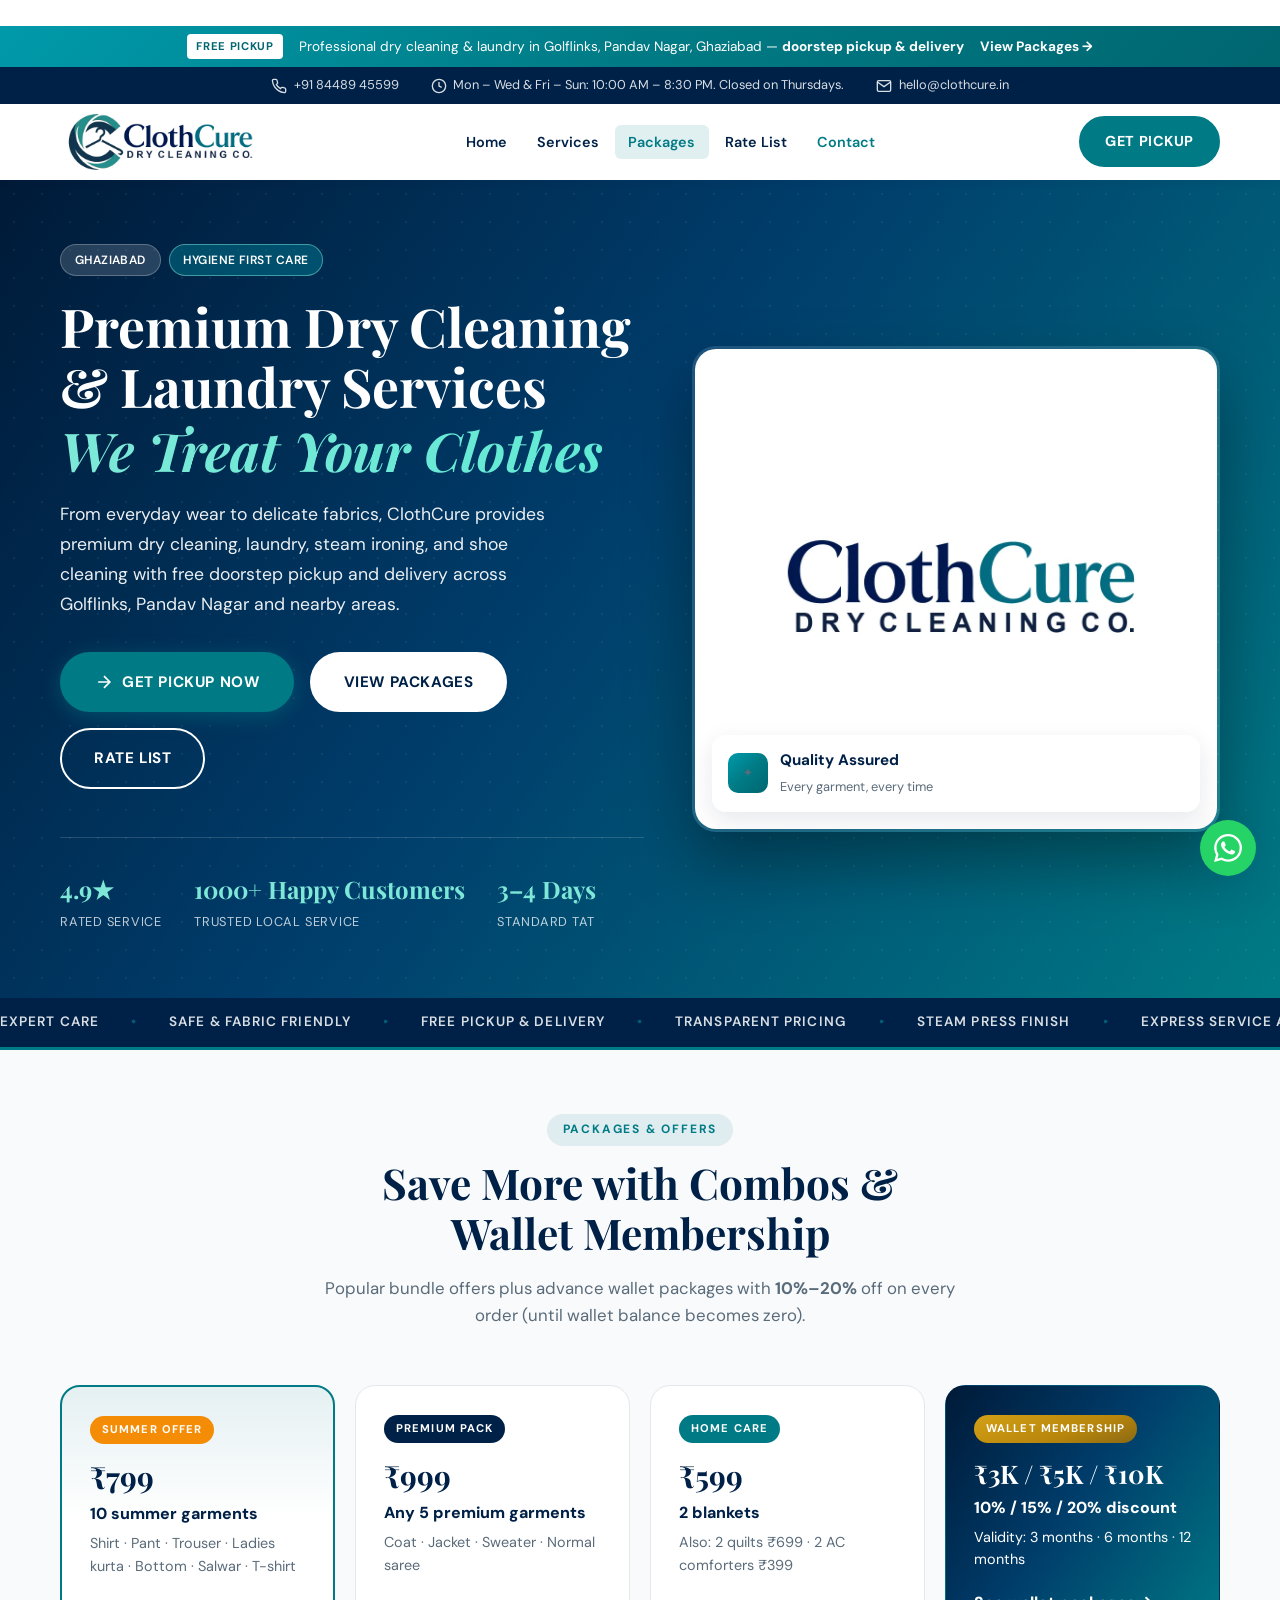
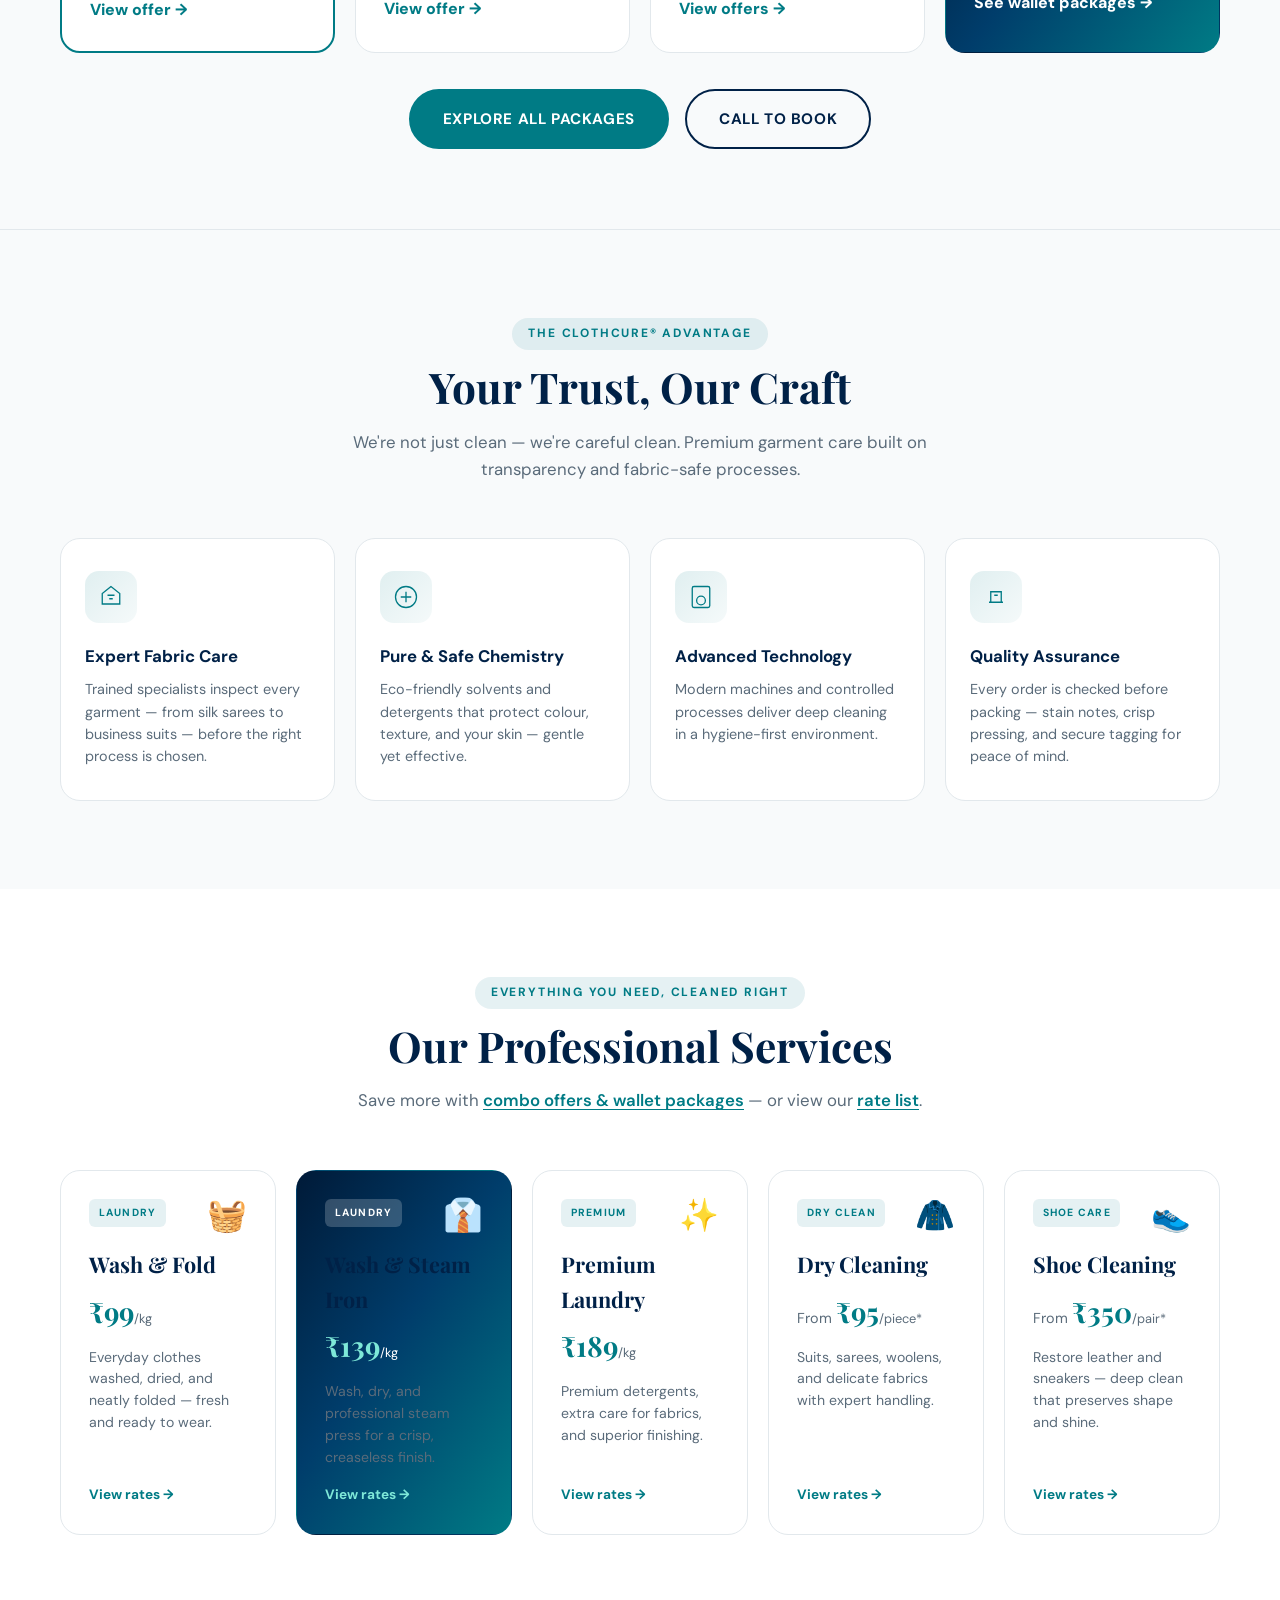
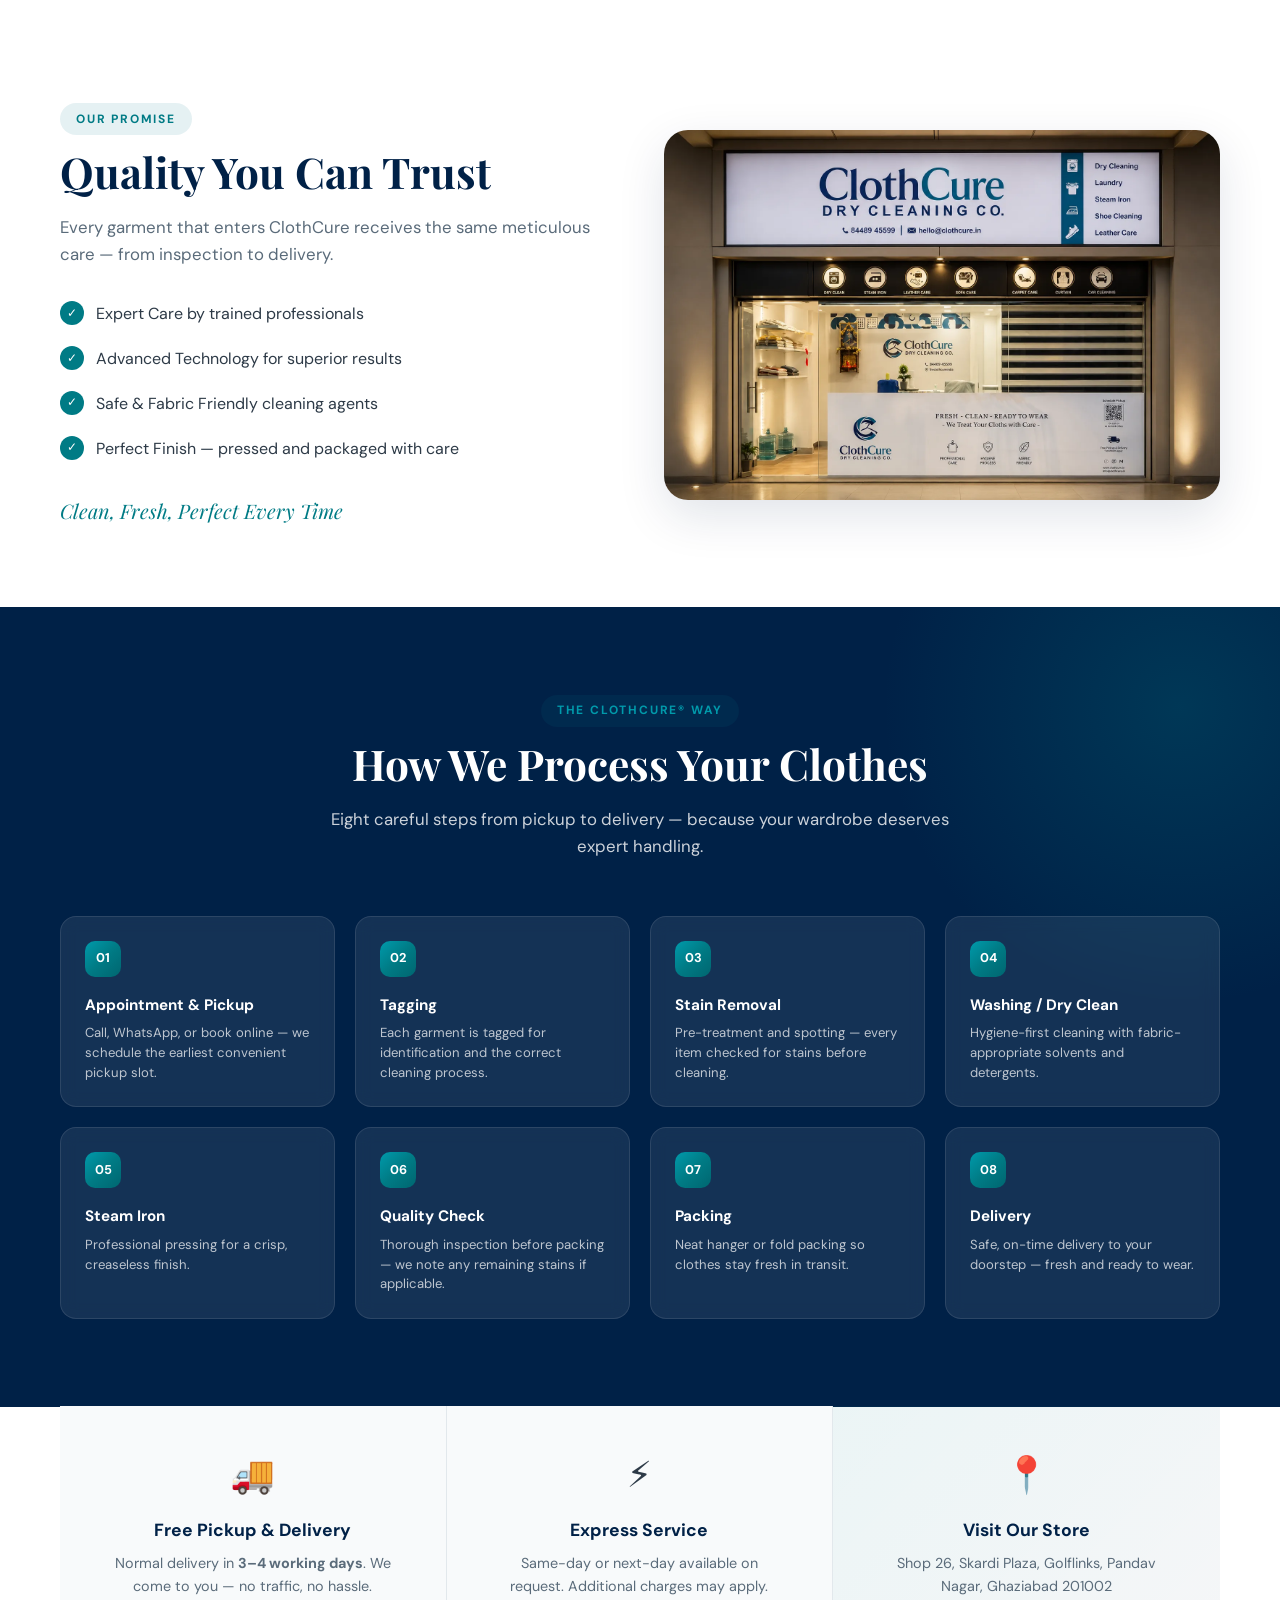
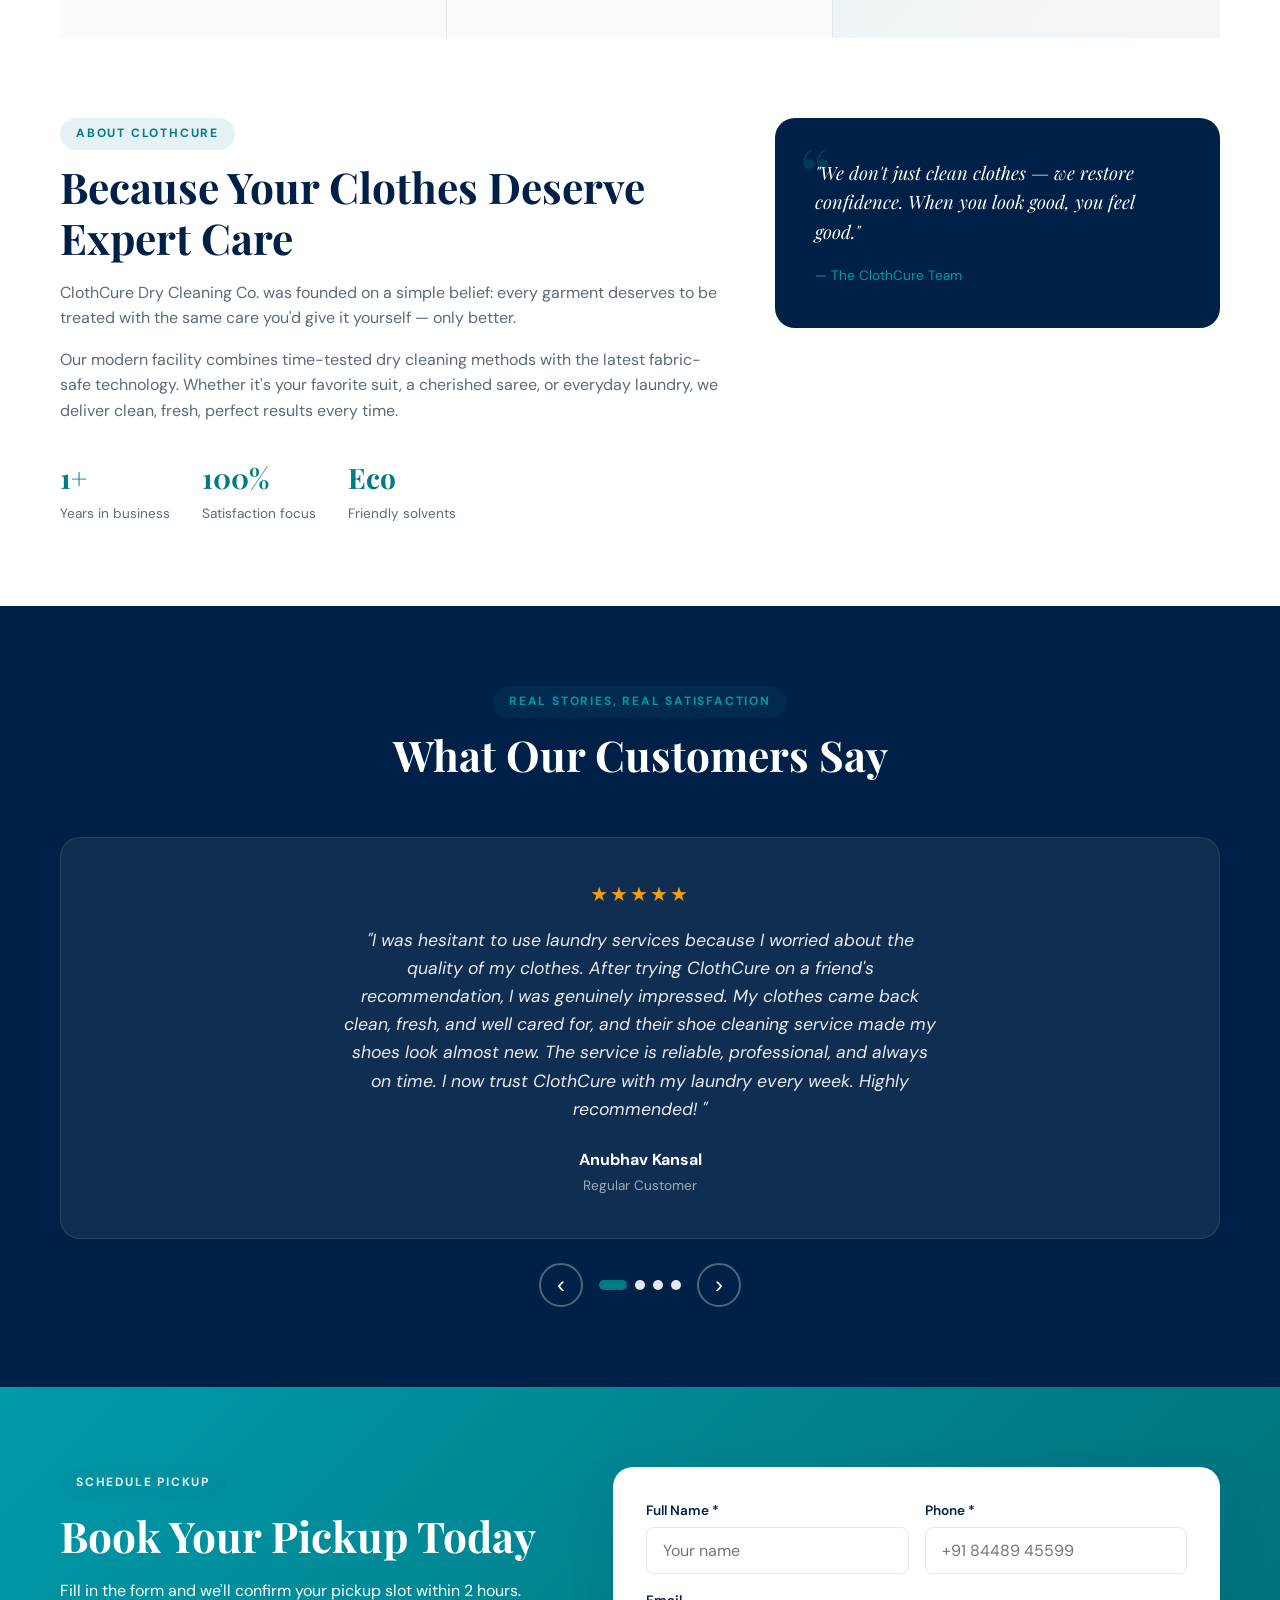
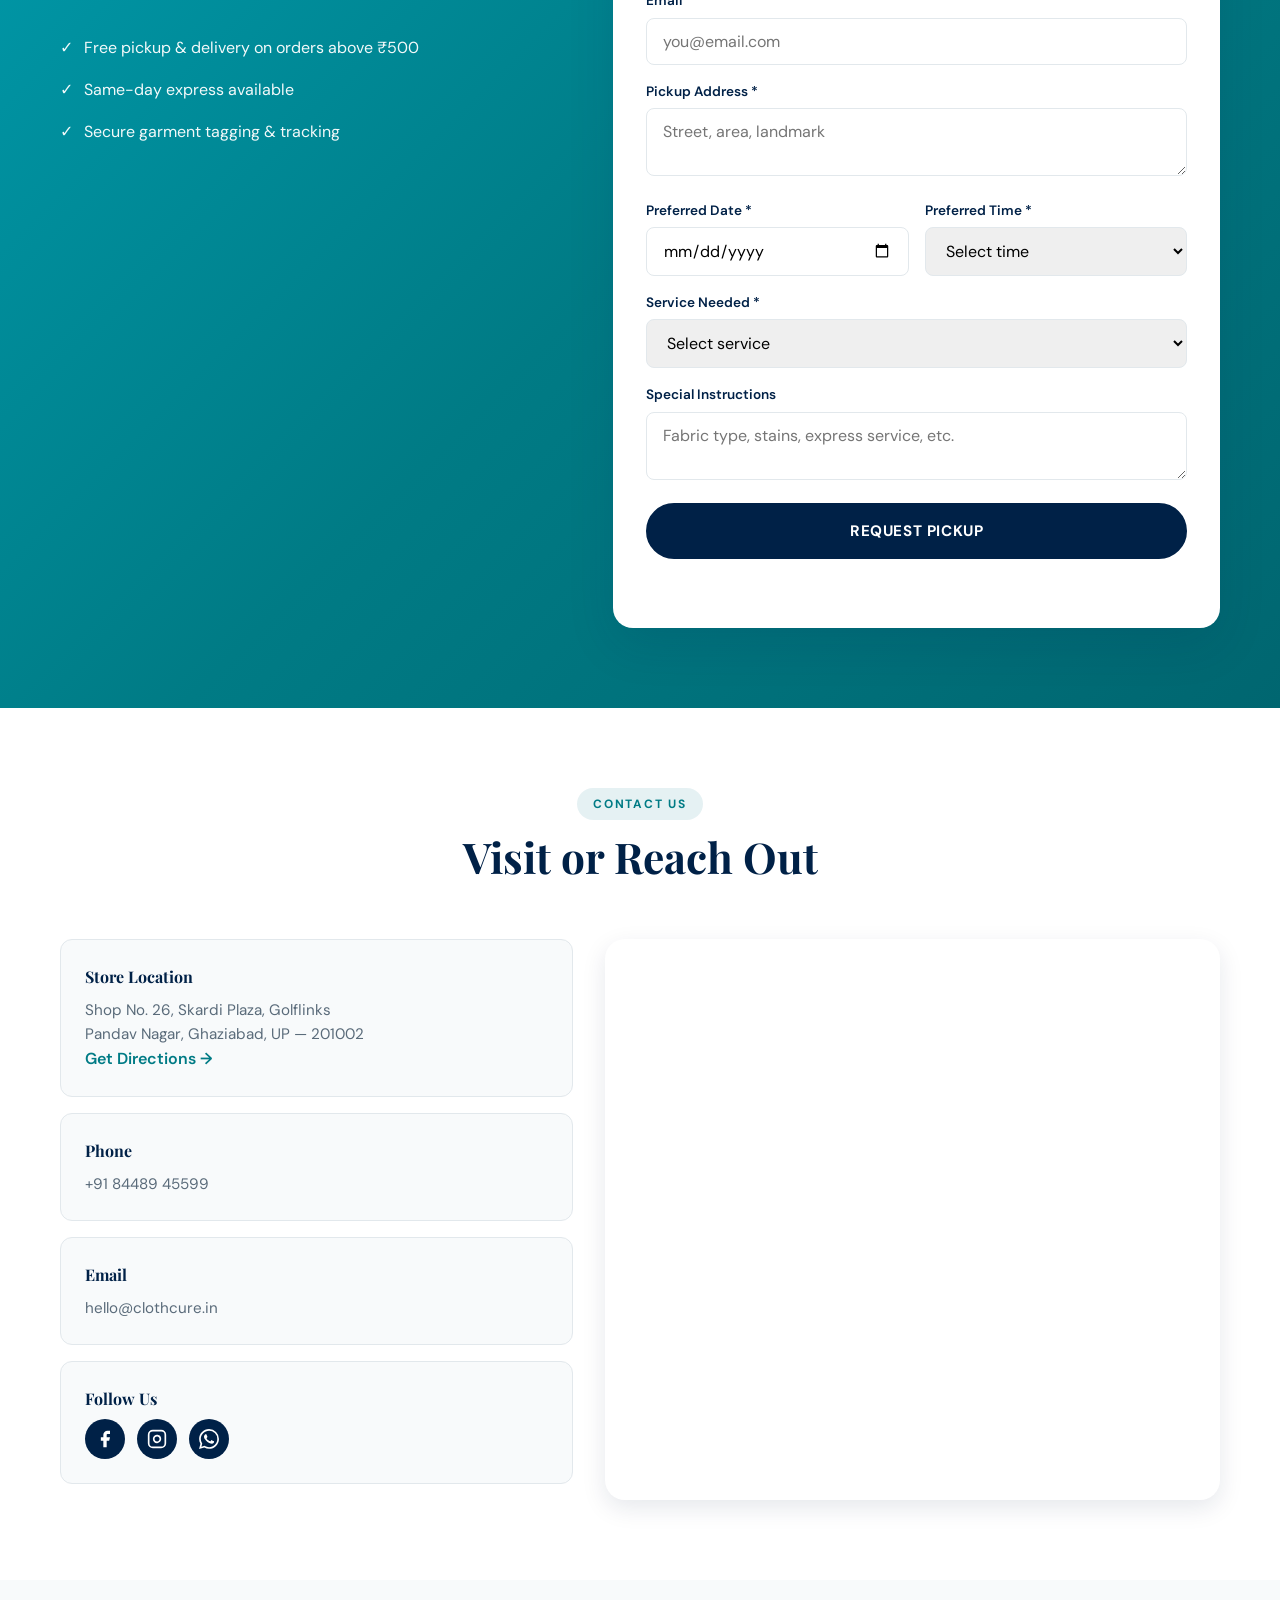
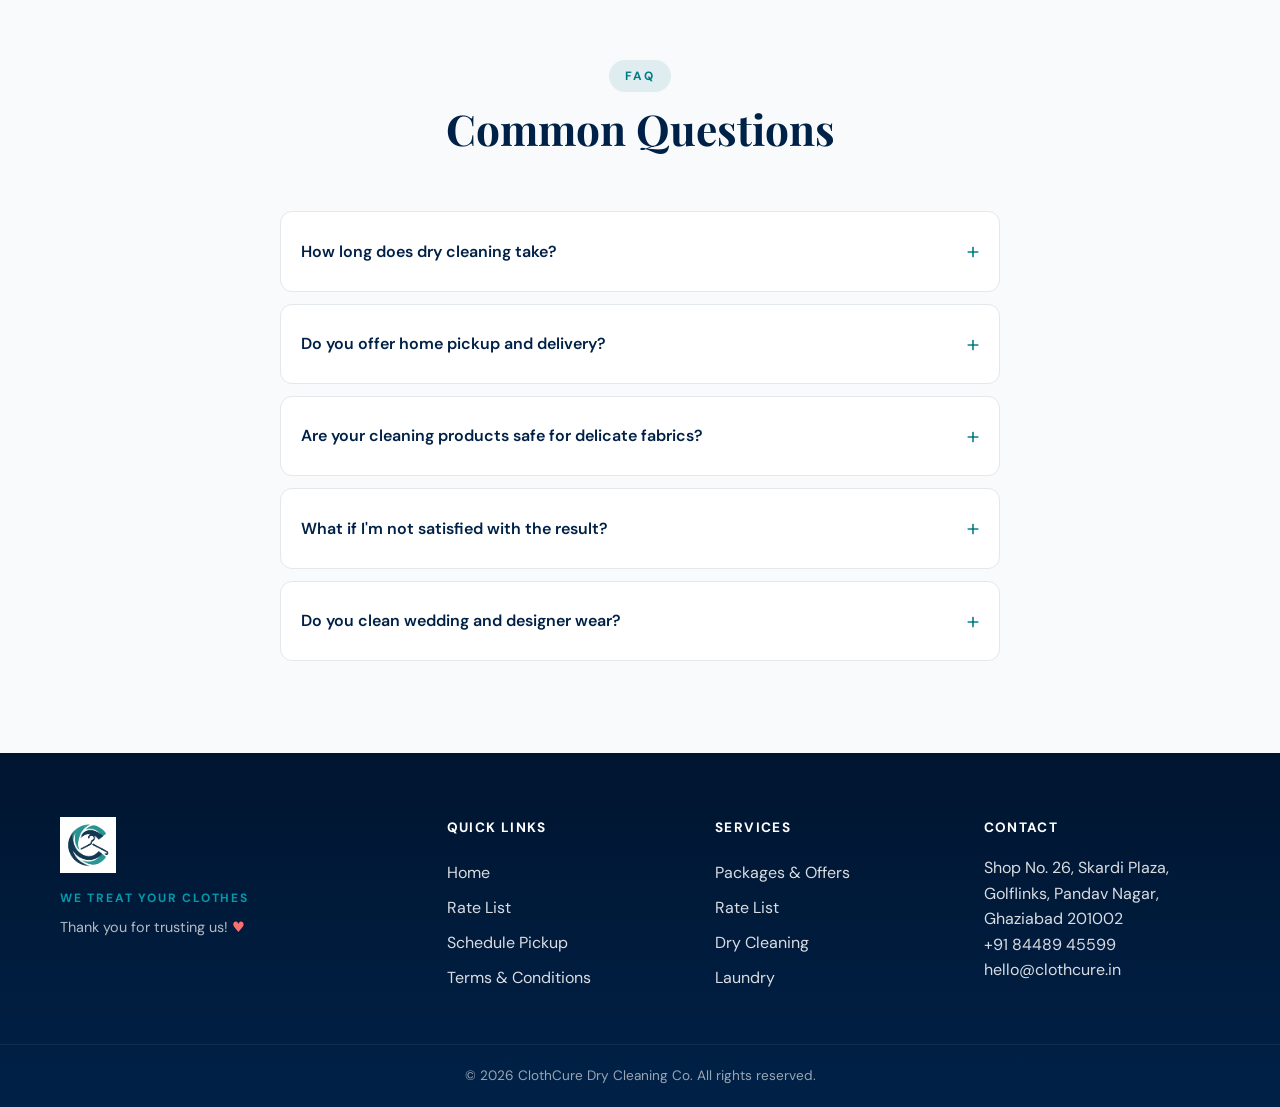
==== commit fafed5c6: "Fix favicon" ====
--- a/index.html
+++ b/index.html
@@ -50,7 +50,11 @@
   <link rel="stylesheet" href="css/premium.css" />
 
   <!-- Favicon -->
-  <link rel="icon" href="assets/logo4.webp" type="image/webp" />
+  <link rel="icon" href="/favicon.ico" sizes="any">
+    <link rel="icon" type="image/png" sizes="32x32" href="/favicon-32x32.png">
+    <link rel="icon" type="image/png" sizes="16x16" href="/favicon-16x16.png">
+    <link rel="apple-touch-icon" href="/apple-touch-icon.png">
+    <link rel="manifest" href="/site.webmanifest">
 
 
   <!-- Local Business Schema -->
@@ -674,7 +678,7 @@
             <div class="contact-card">
               <h3>Store Location</h3>
               <p>Shop No. 26, Skardi Plaza, Golflinks<br />Pandav Nagar, Ghaziabad, UP — 201002</p>
-              <a href="https://share.google/Qr9OVmVKCFT3gP5ng" target="_blank" rel="noopener noreferrer" class="link-teal">Get Directions →</a>
+              <a href="https://maps.app.goo.gl/JvMEhu8eeYwdL9MUA?g_st=ac" target="_blank" rel="noopener noreferrer" class="link-teal">Get Directions →</a>
             </div>
             <div class="contact-card">
               <h3>Phone</h3>
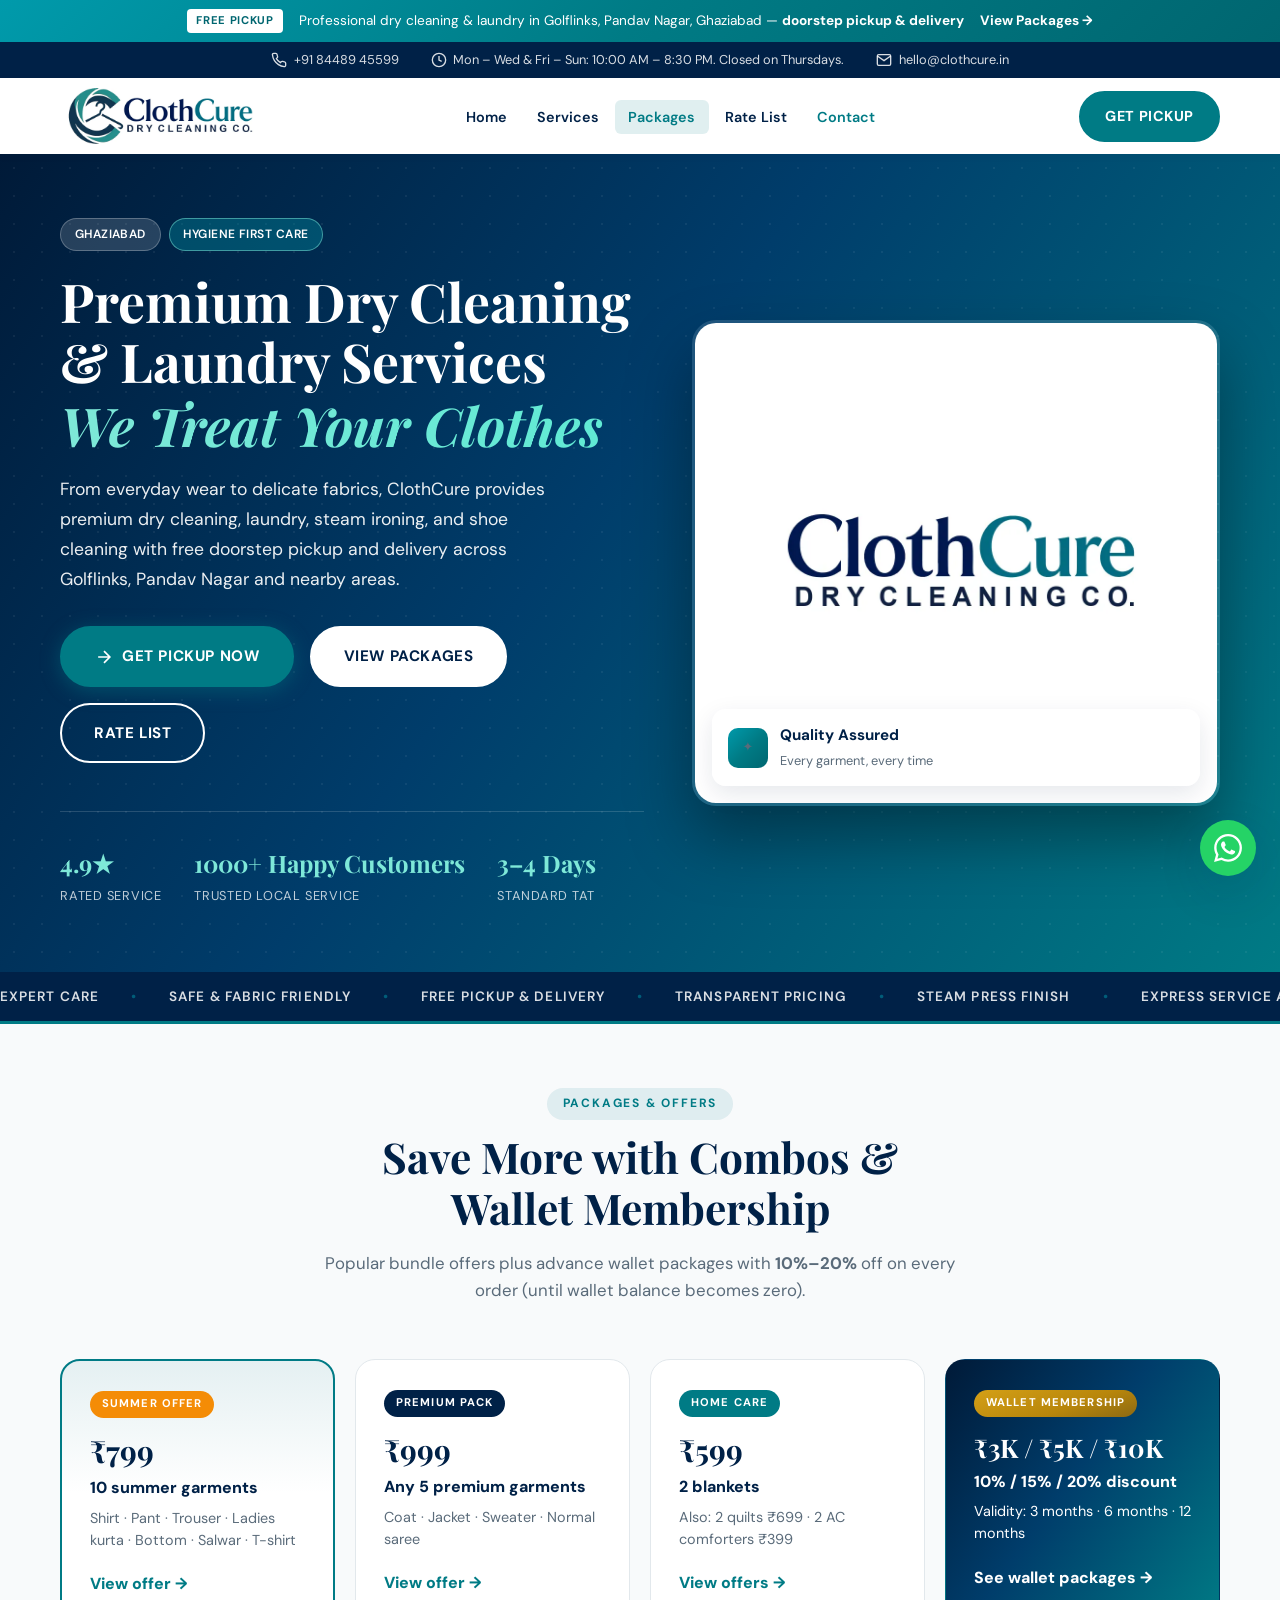
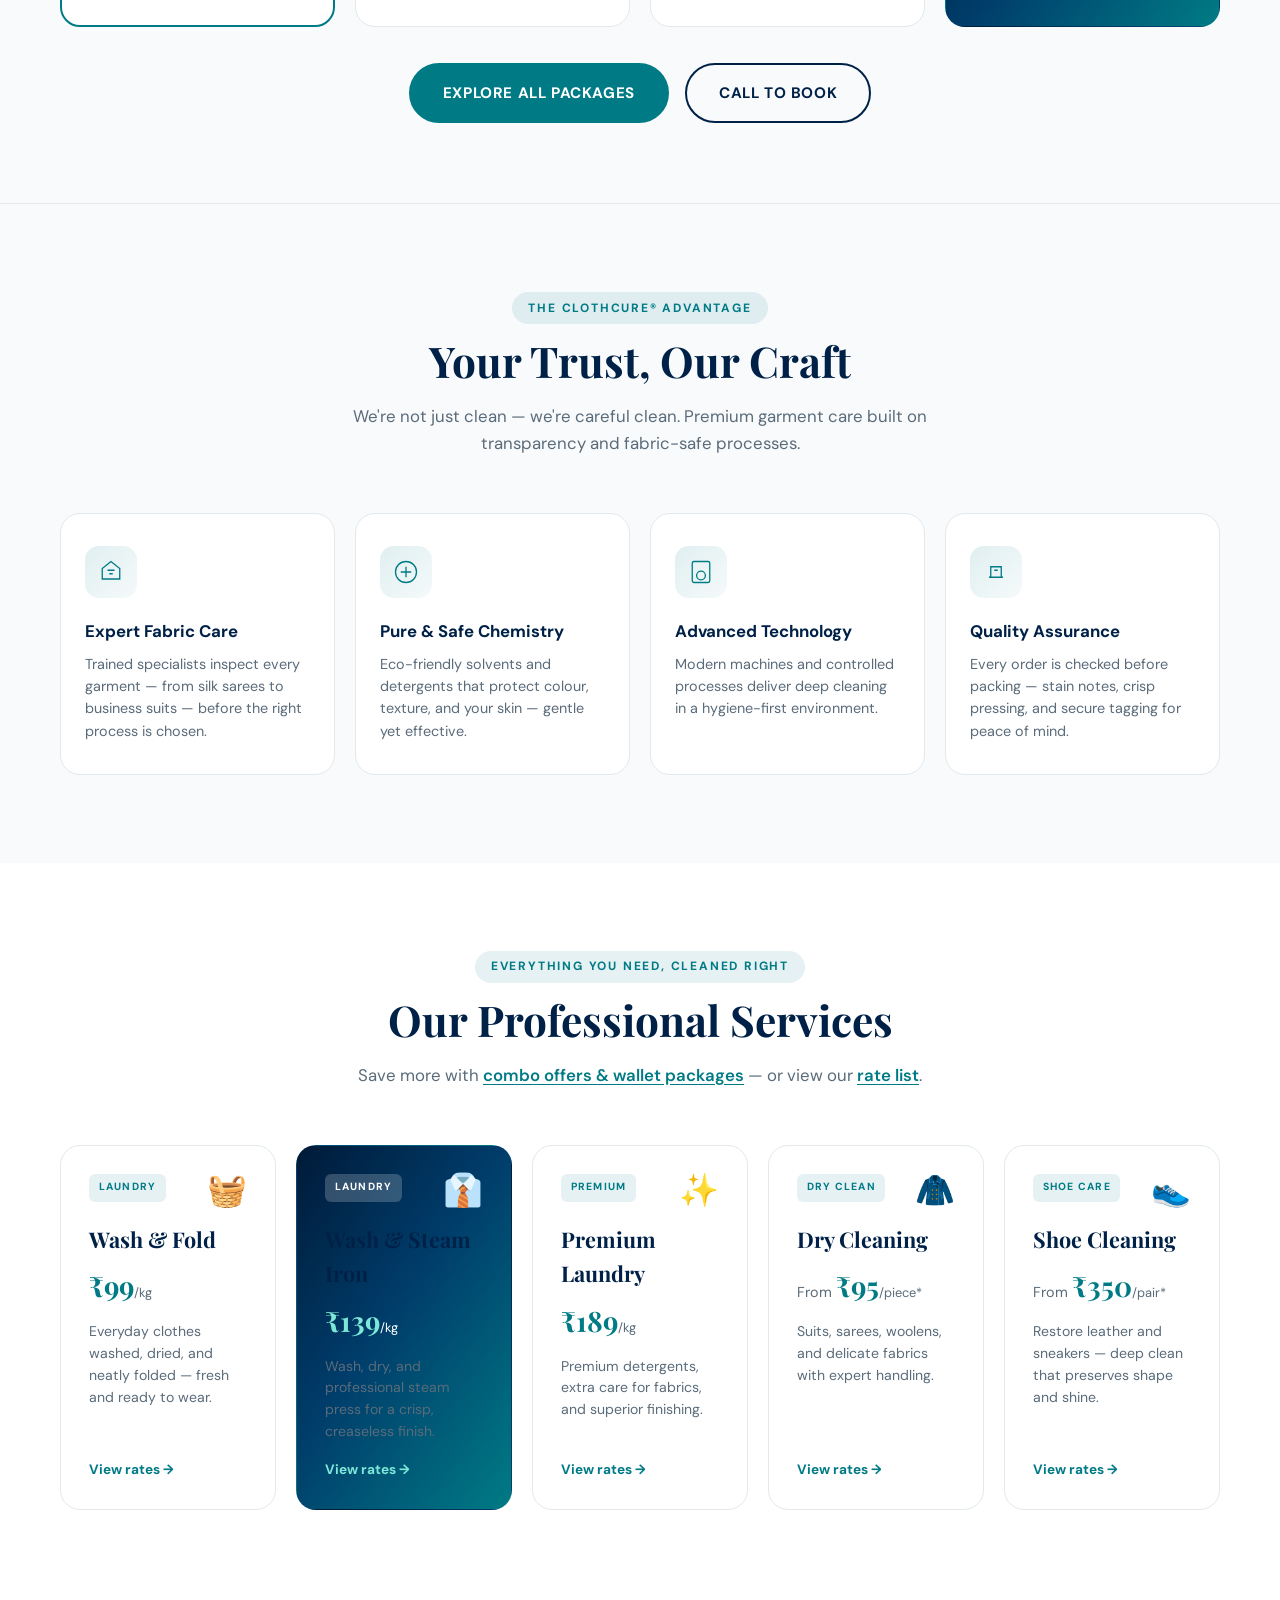
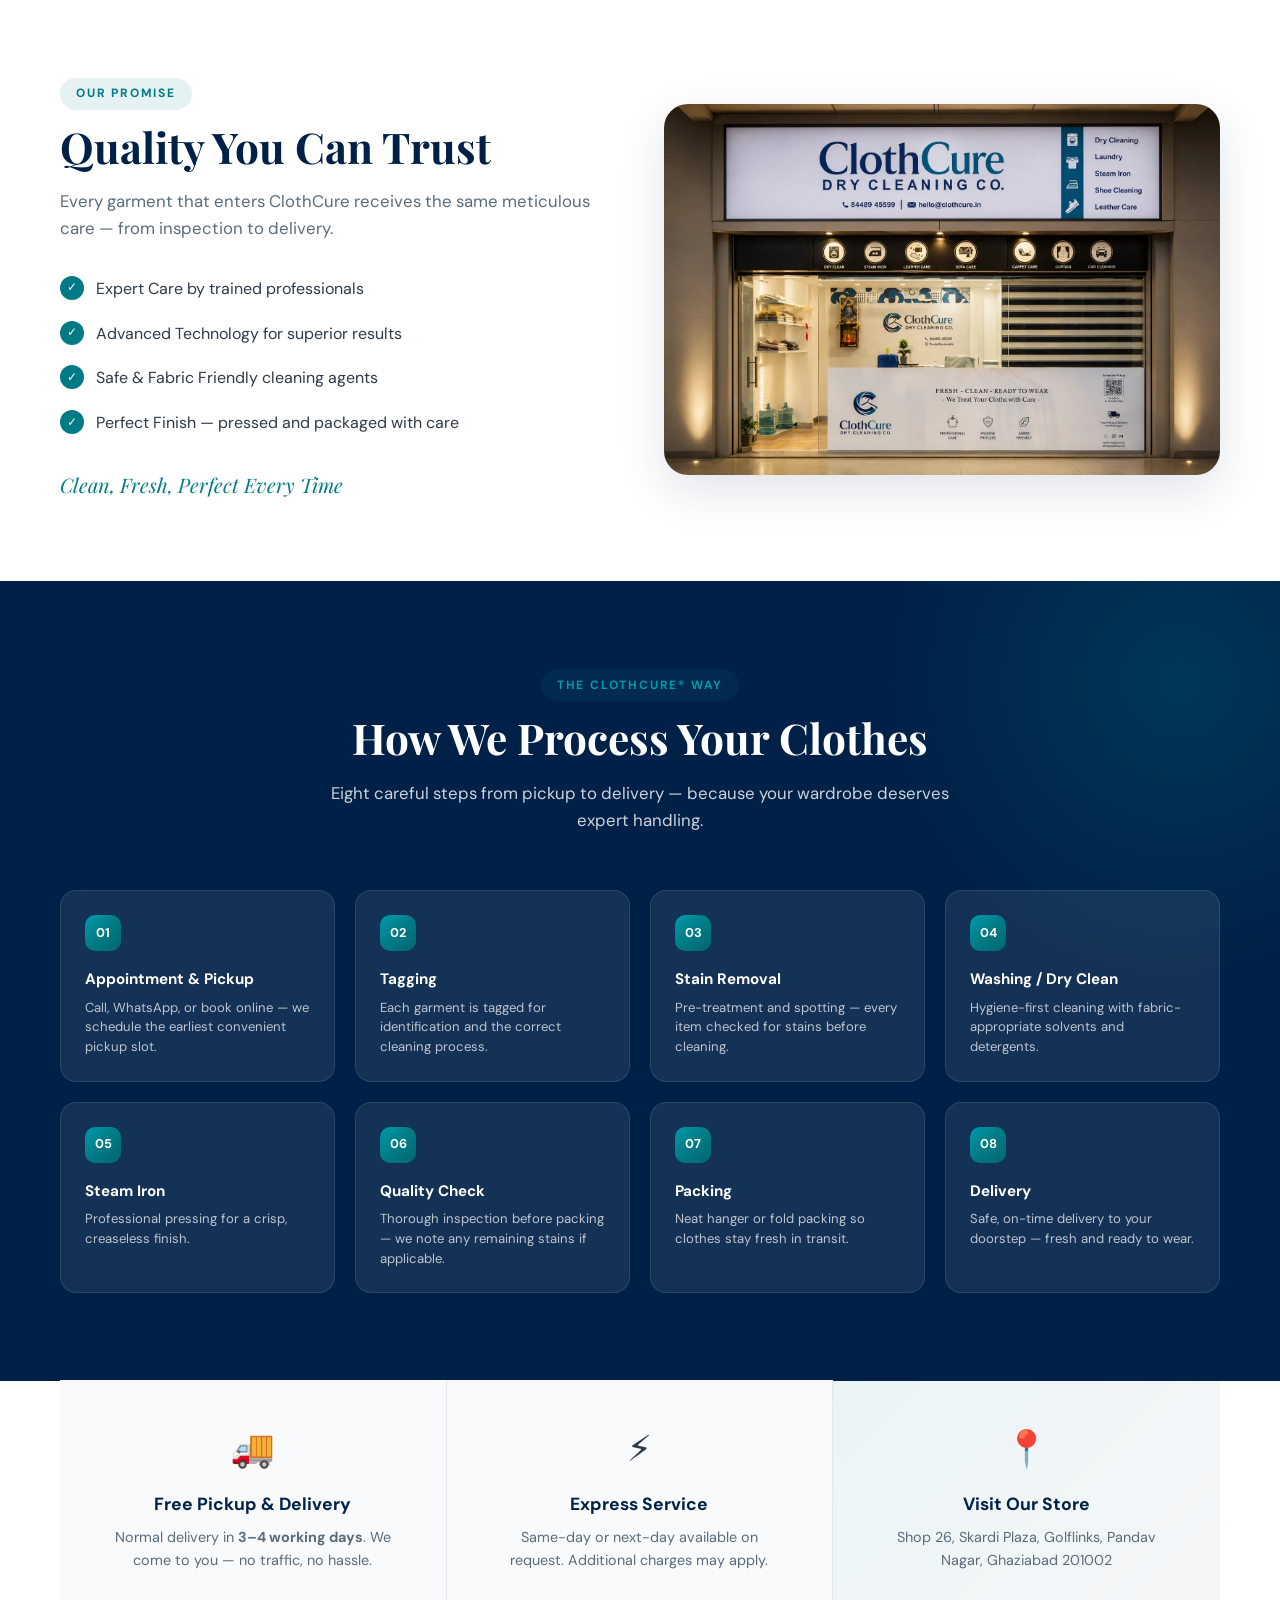
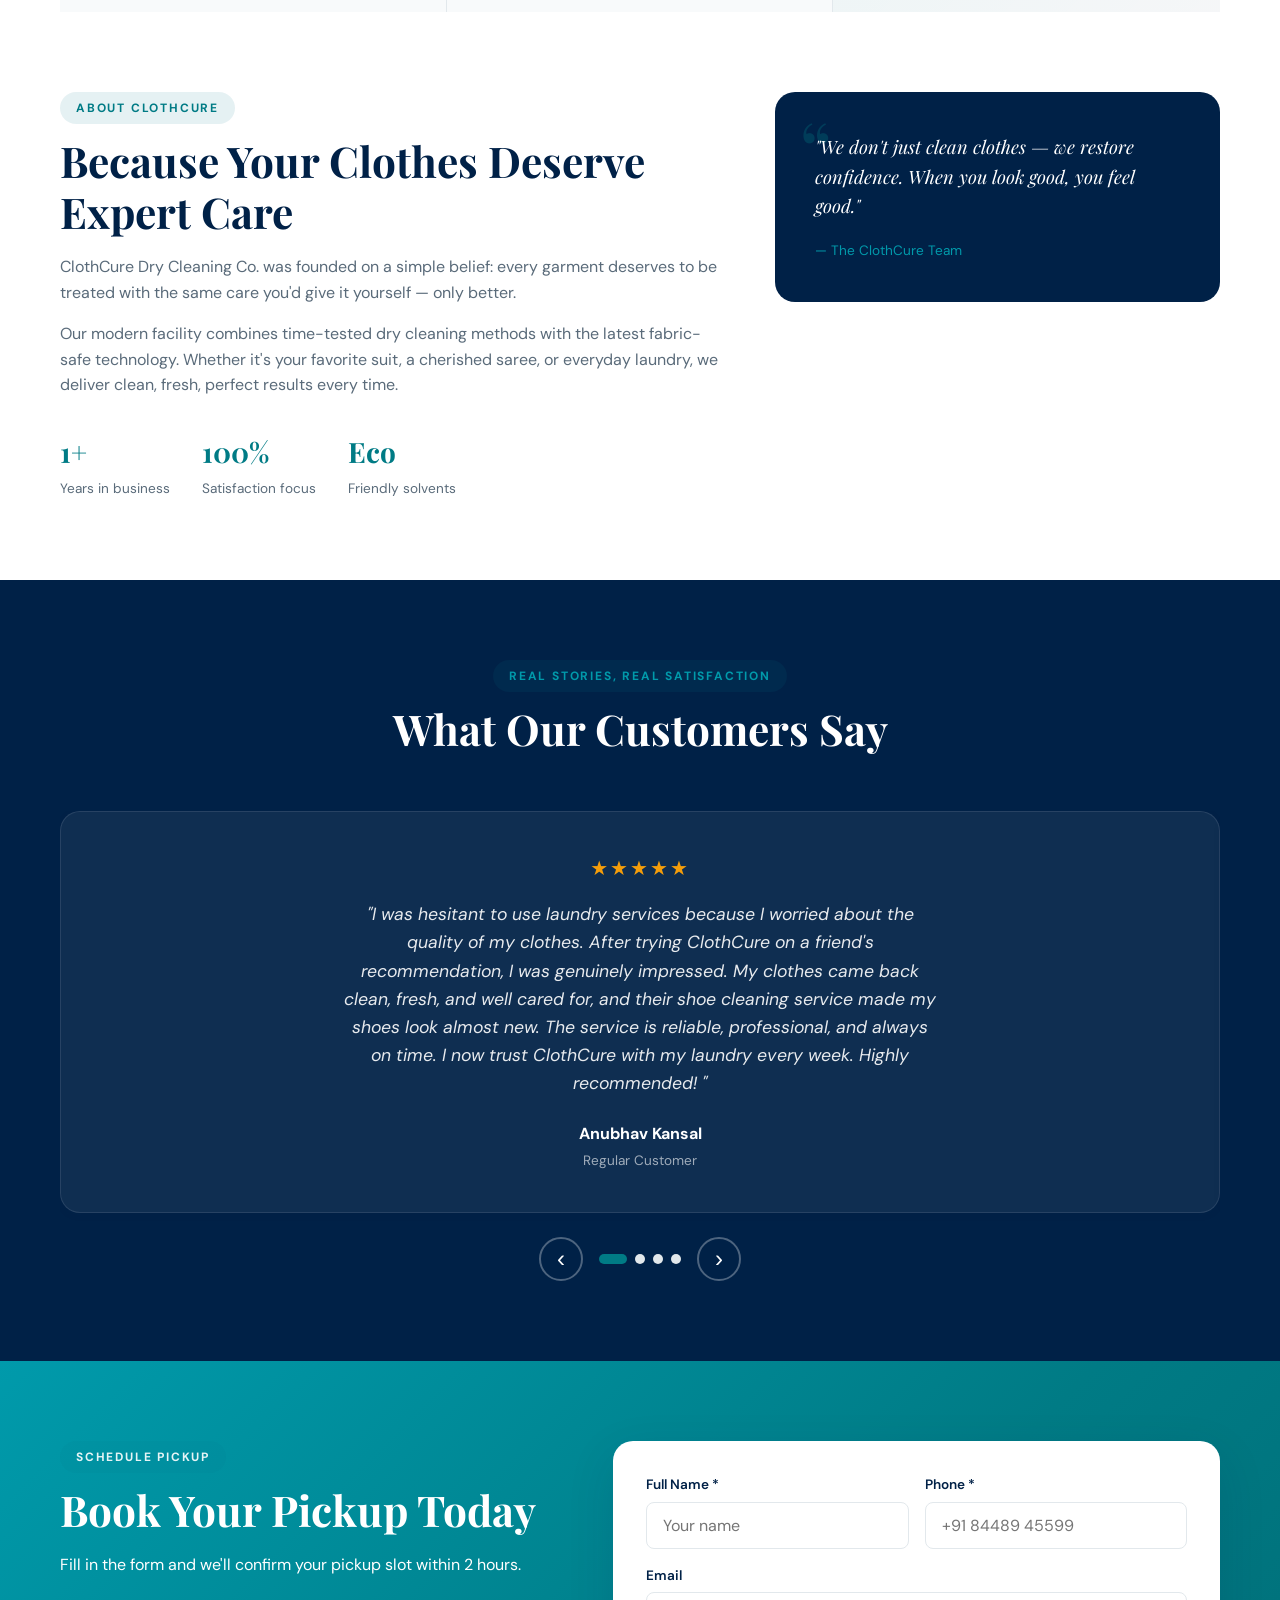
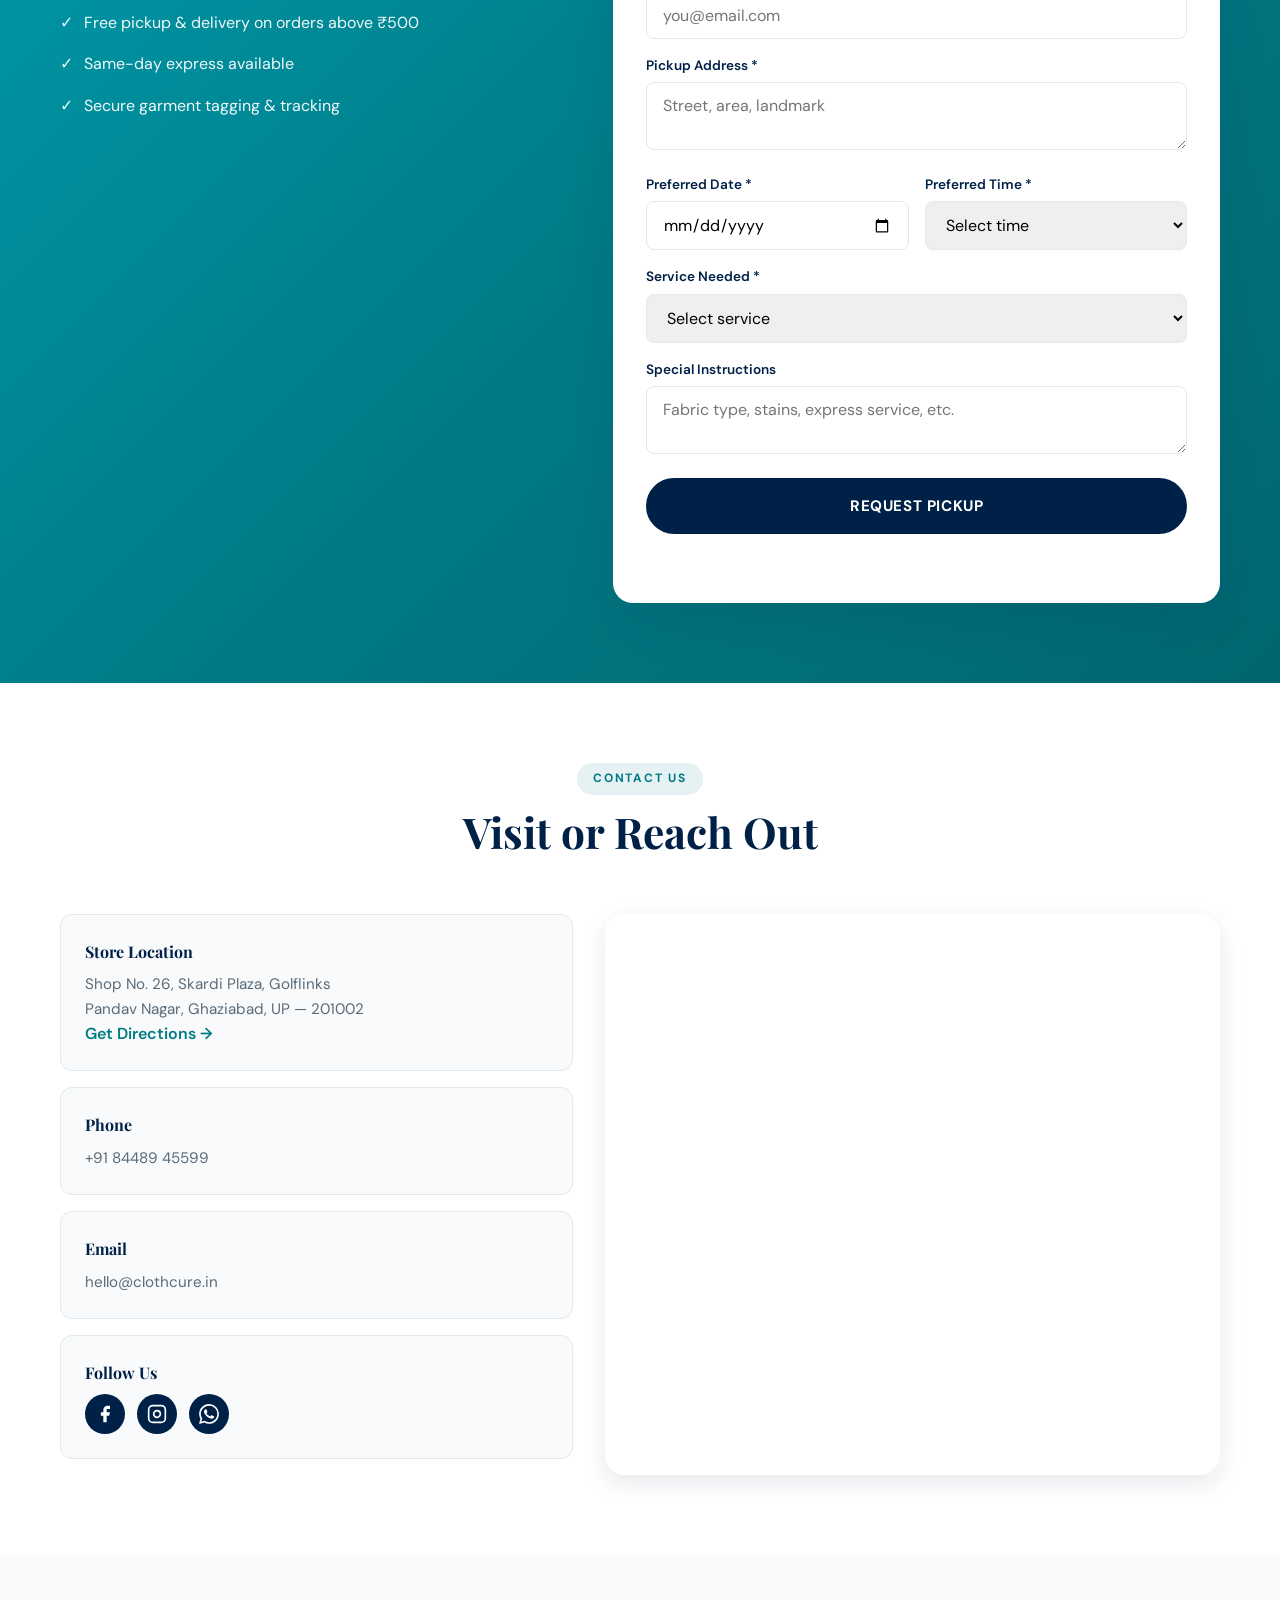
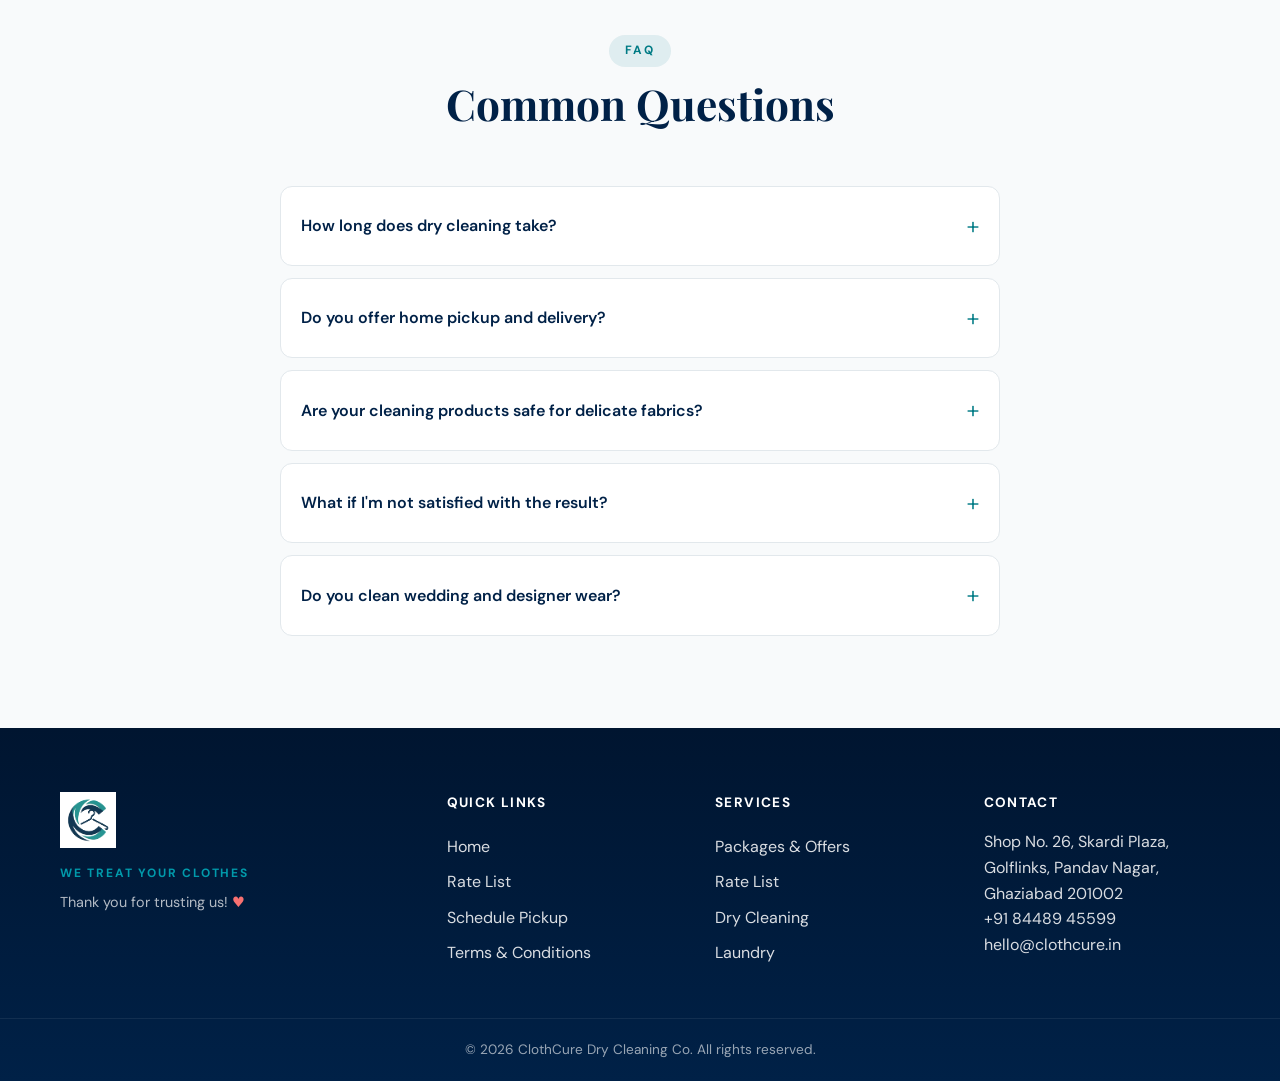
==== commit 0163ecf3: "Move favicon files to root" ====
--- a/index.html
+++ b/index.html
@@ -50,12 +50,11 @@
   <link rel="stylesheet" href="css/premium.css" />
 
   <!-- Favicon -->
-  <link rel="icon" href="/favicon.ico" sizes="any">
-    <link rel="icon" type="image/png" sizes="32x32" href="/favicon-32x32.png">
-    <link rel="icon" type="image/png" sizes="16x16" href="/favicon-16x16.png">
-    <link rel="apple-touch-icon" href="/apple-touch-icon.png">
-    <link rel="manifest" href="/site.webmanifest">
-
+  <link rel="icon" href="/favicon.ico?v=2" sizes="any">
+<link rel="icon" type="image/png" sizes="32x32" href="/favicon-32x32.png?v=2">
+<link rel="icon" type="image/png" sizes="16x16" href="/favicon-16x16.png?v=2">
+<link rel="apple-touch-icon" href="/apple-touch-icon.png?v=2">
+<link rel="manifest" href="/site.webmanifest">
 
   <!-- Local Business Schema -->
   <script type="application/ld+json">
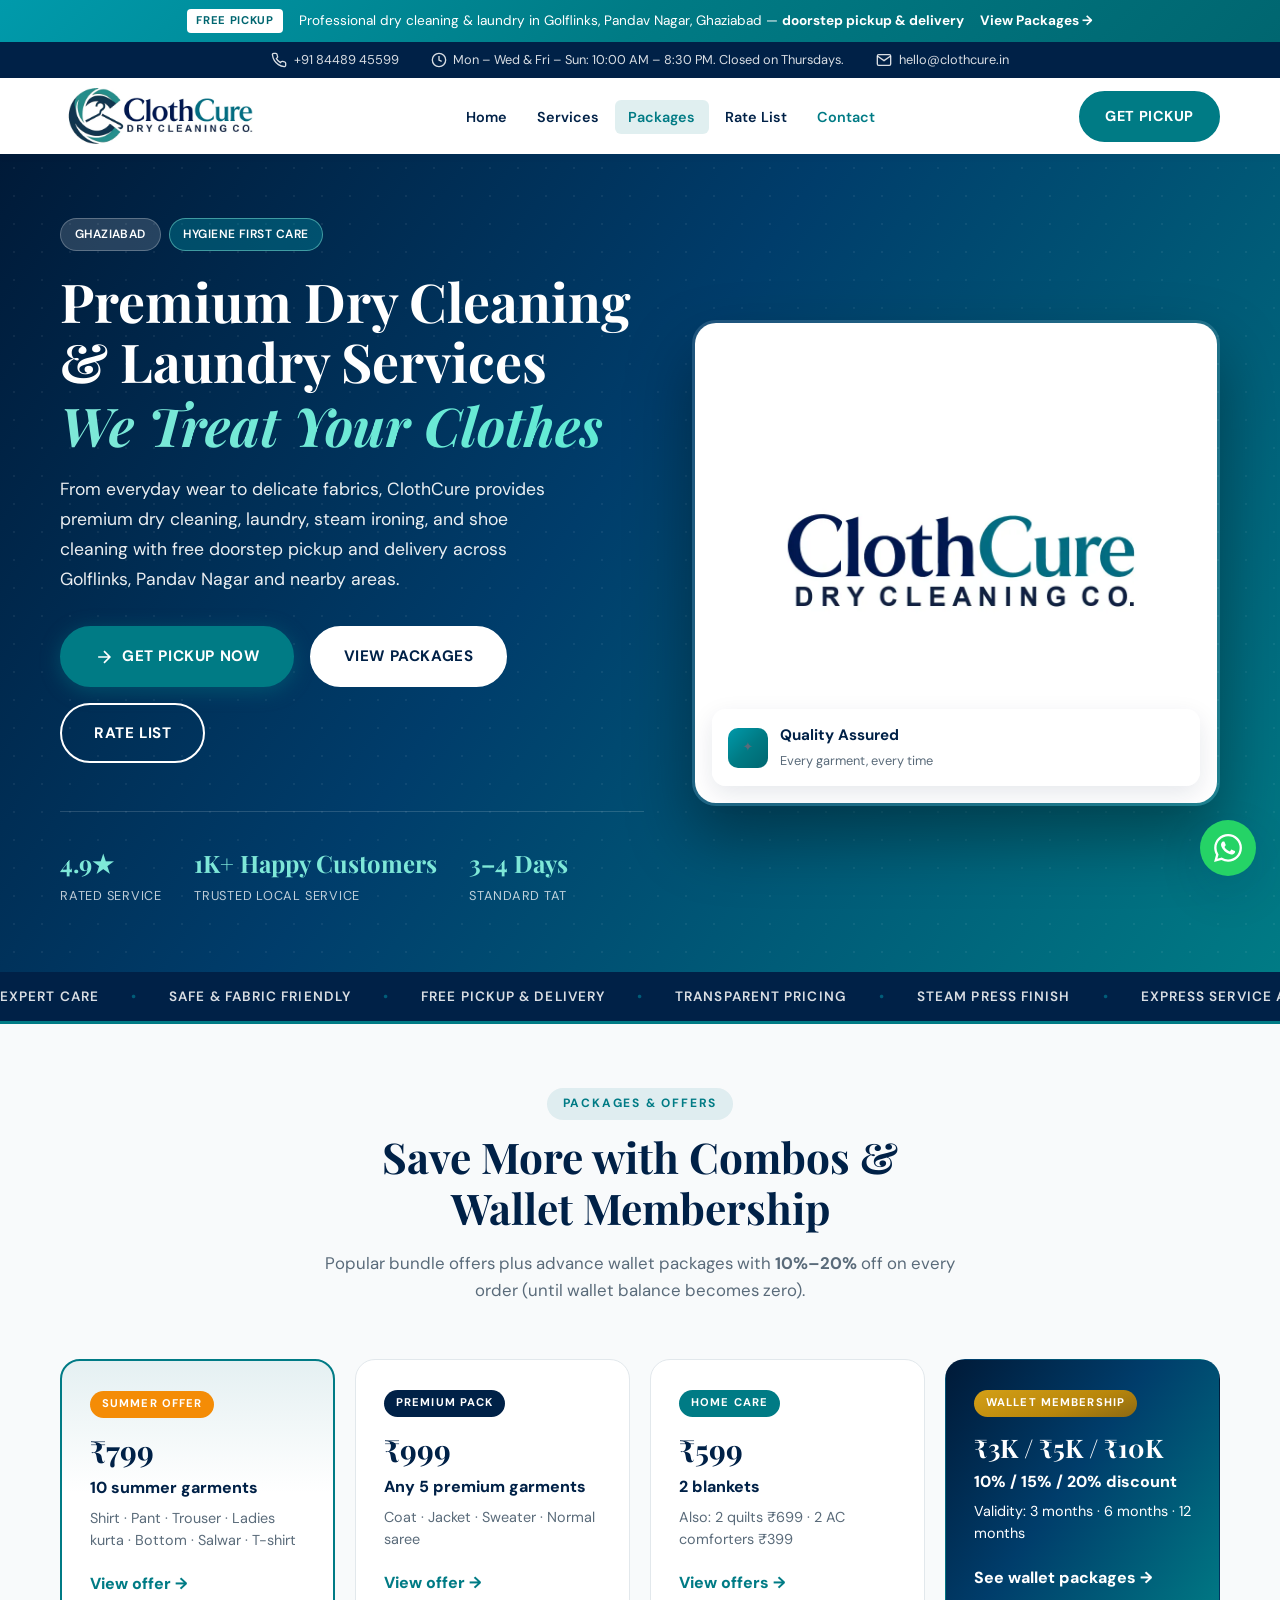
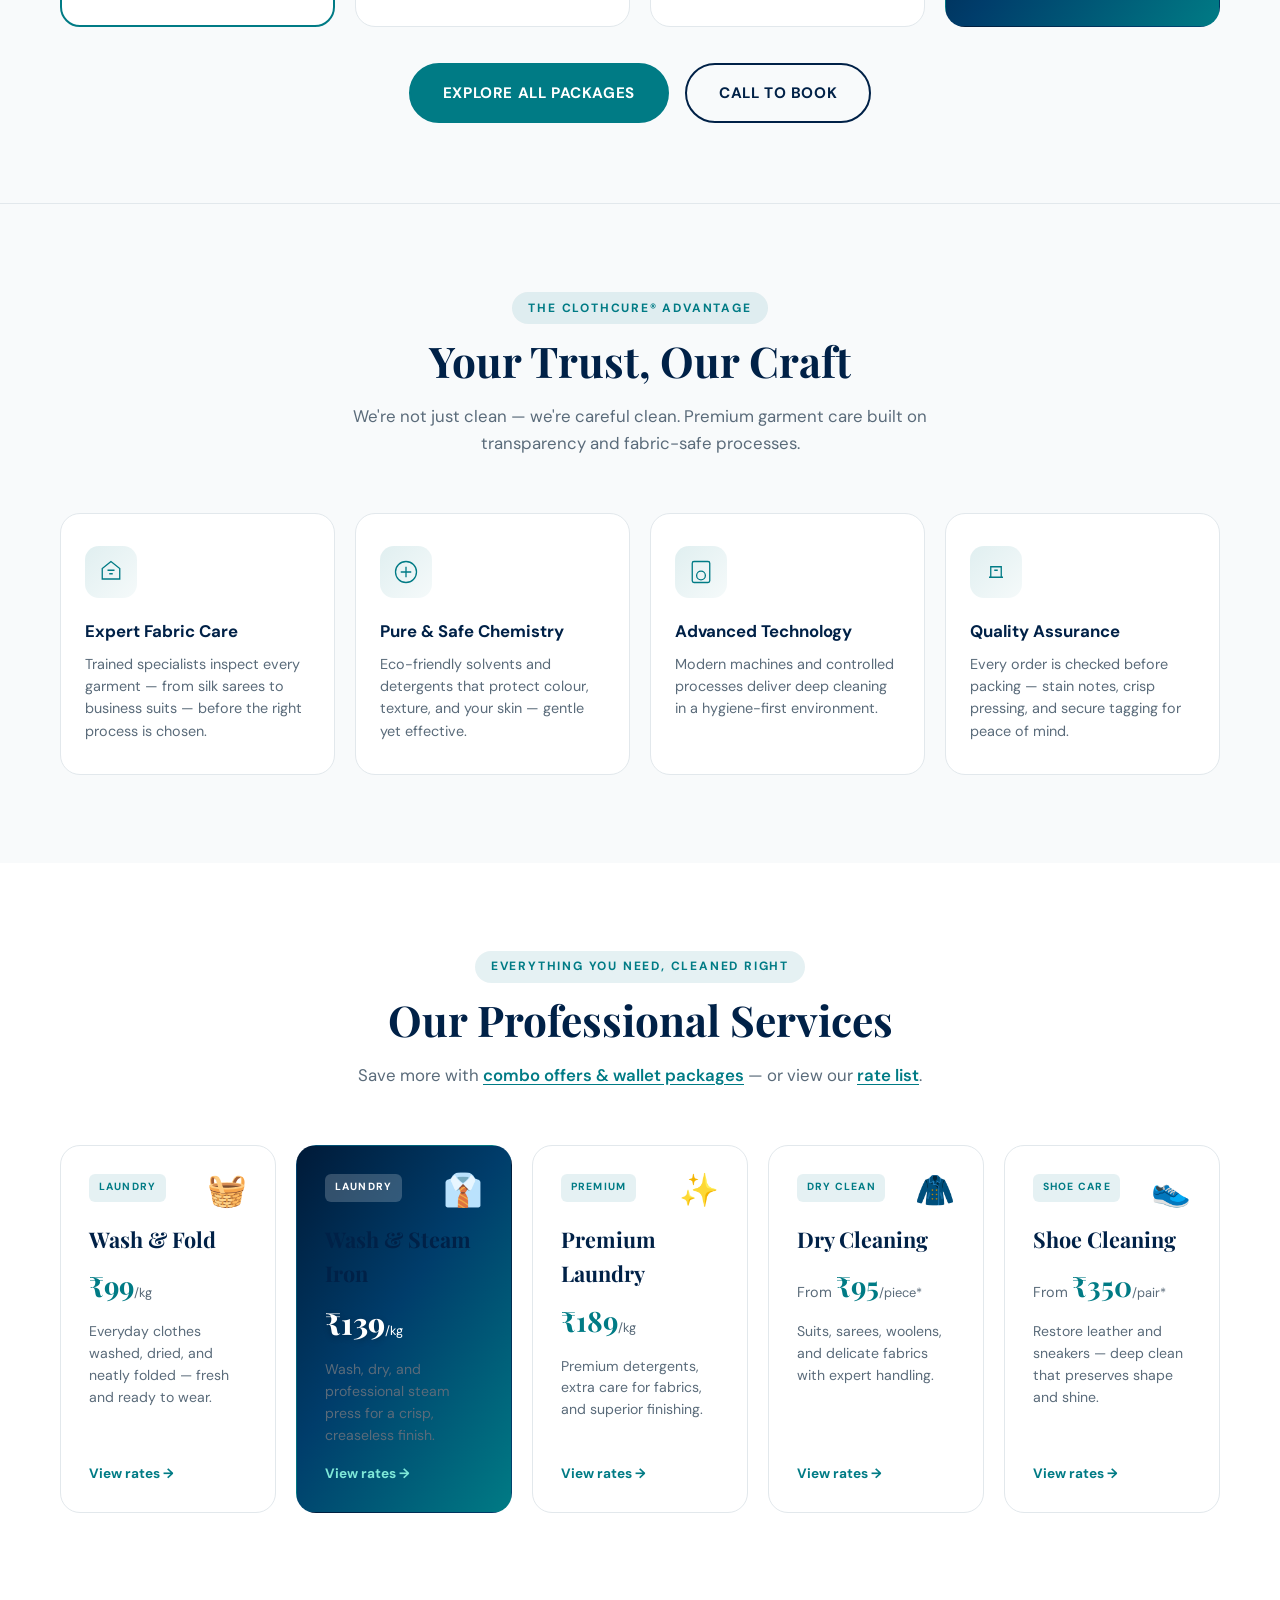
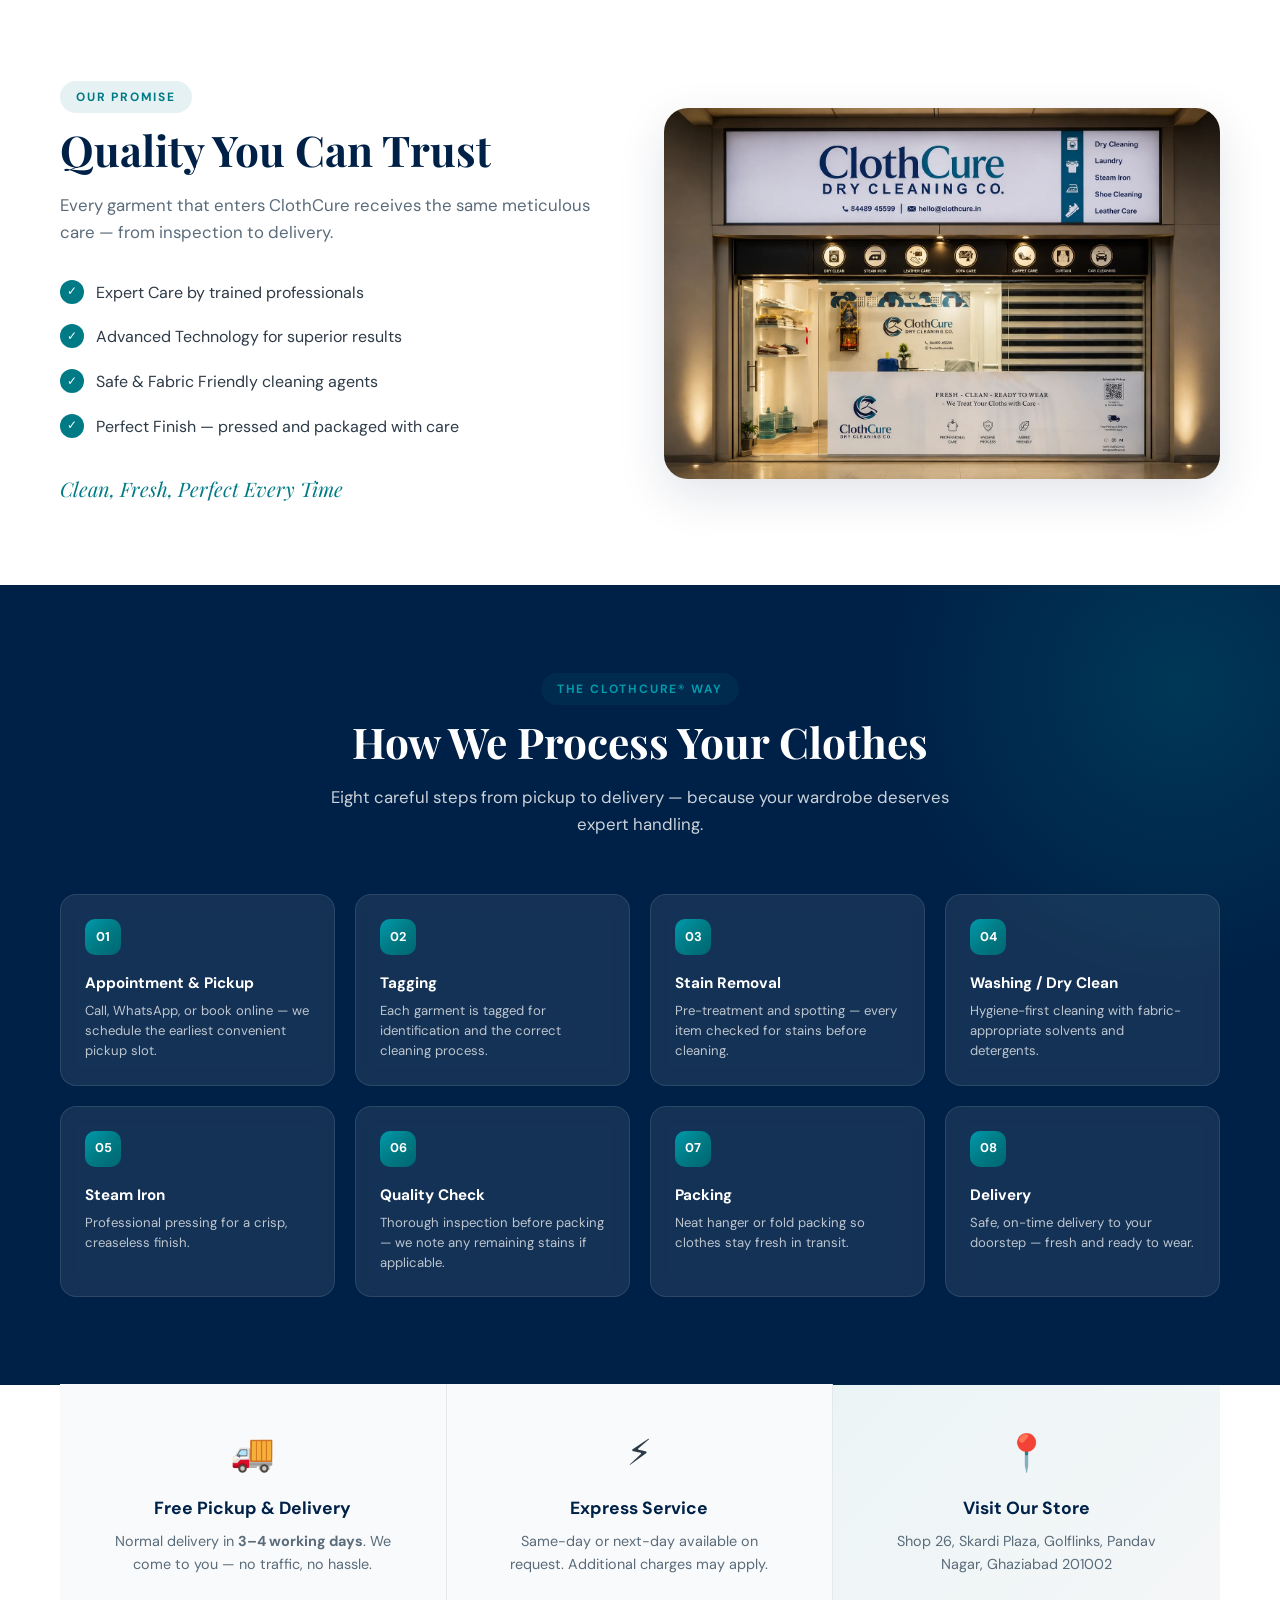
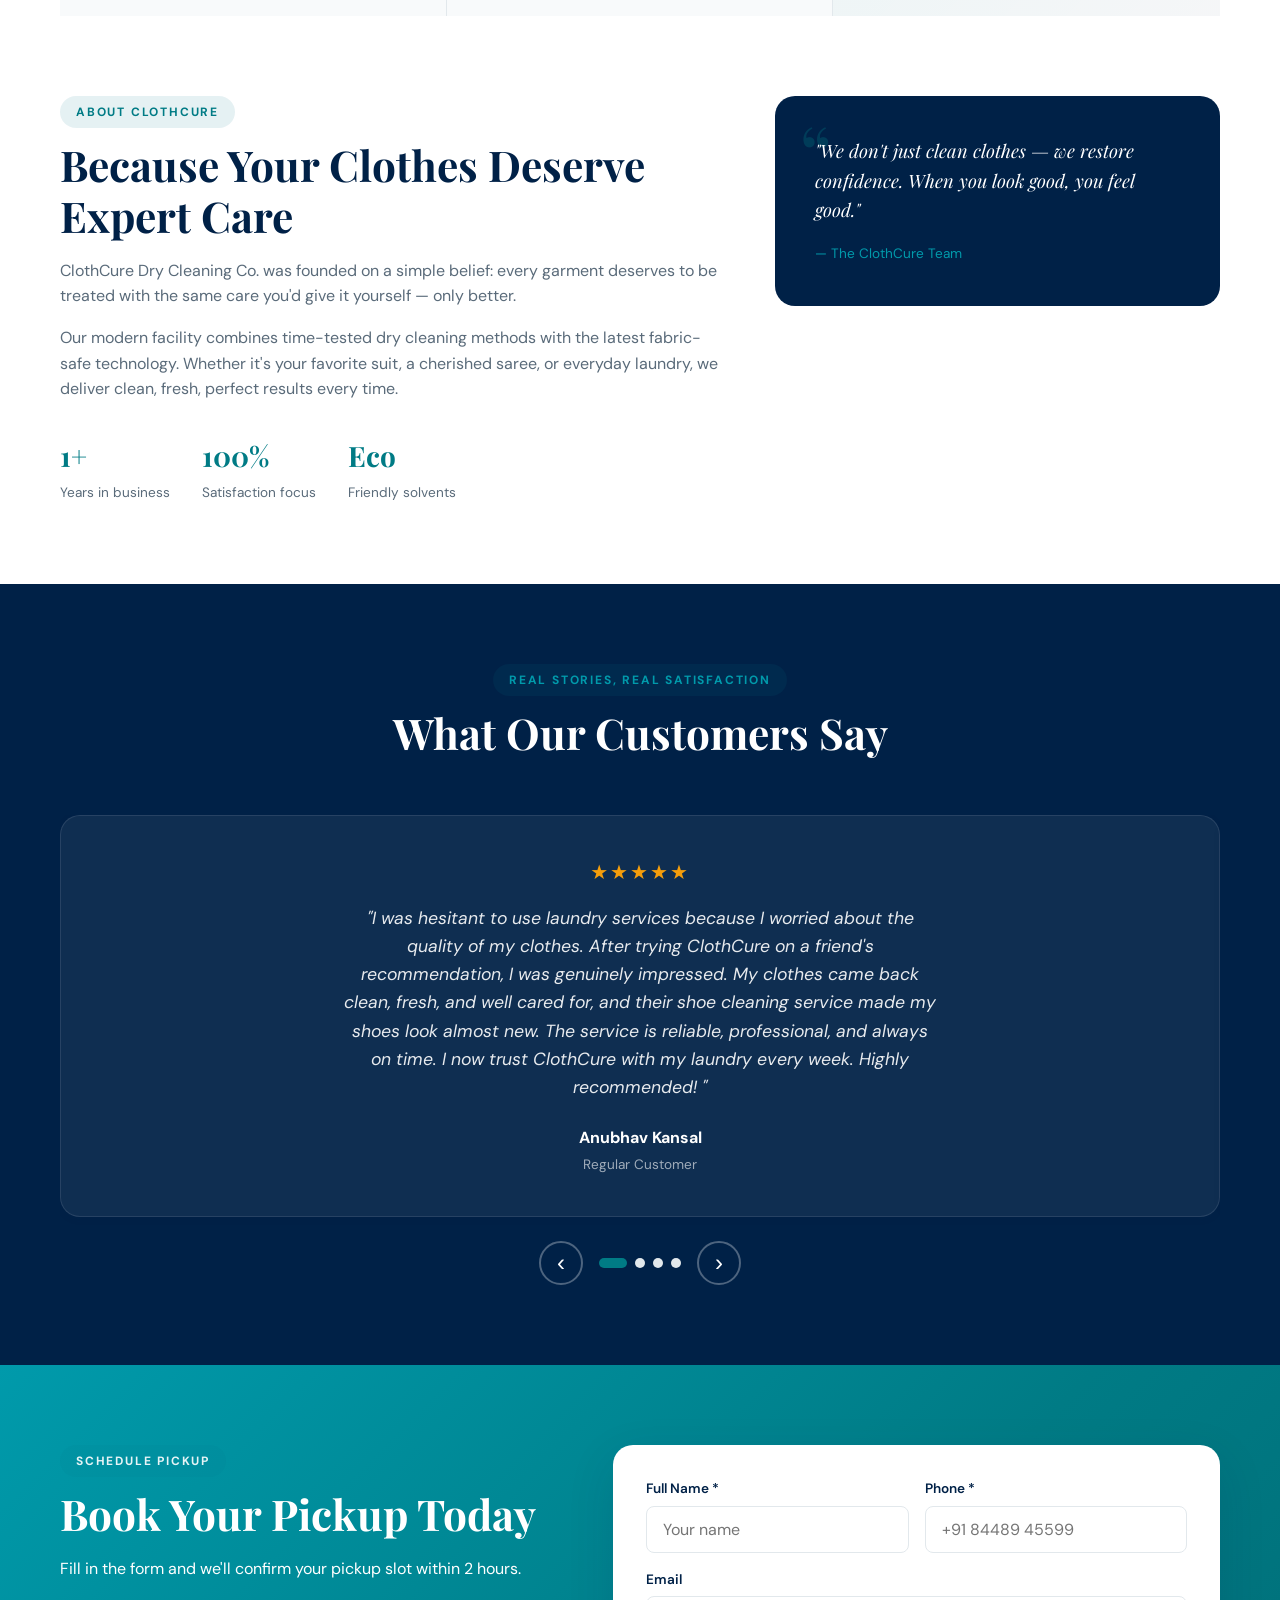
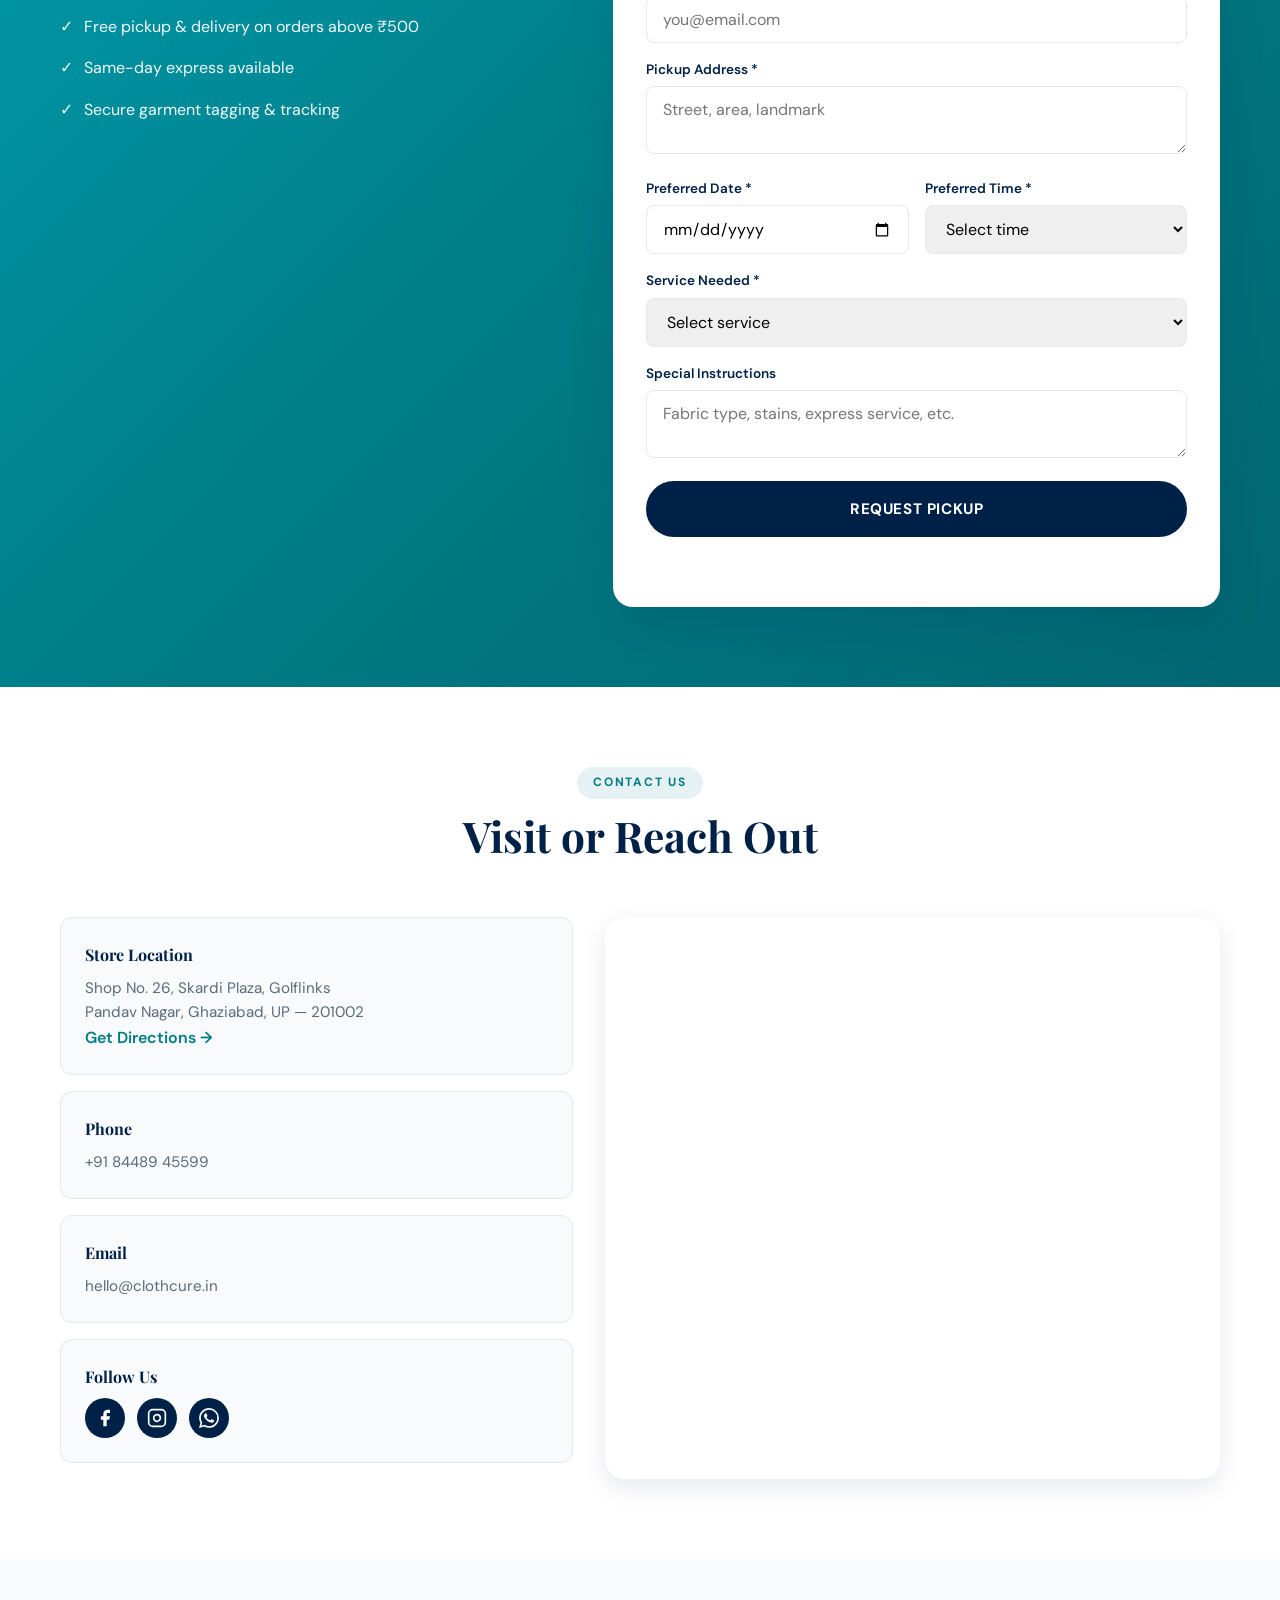
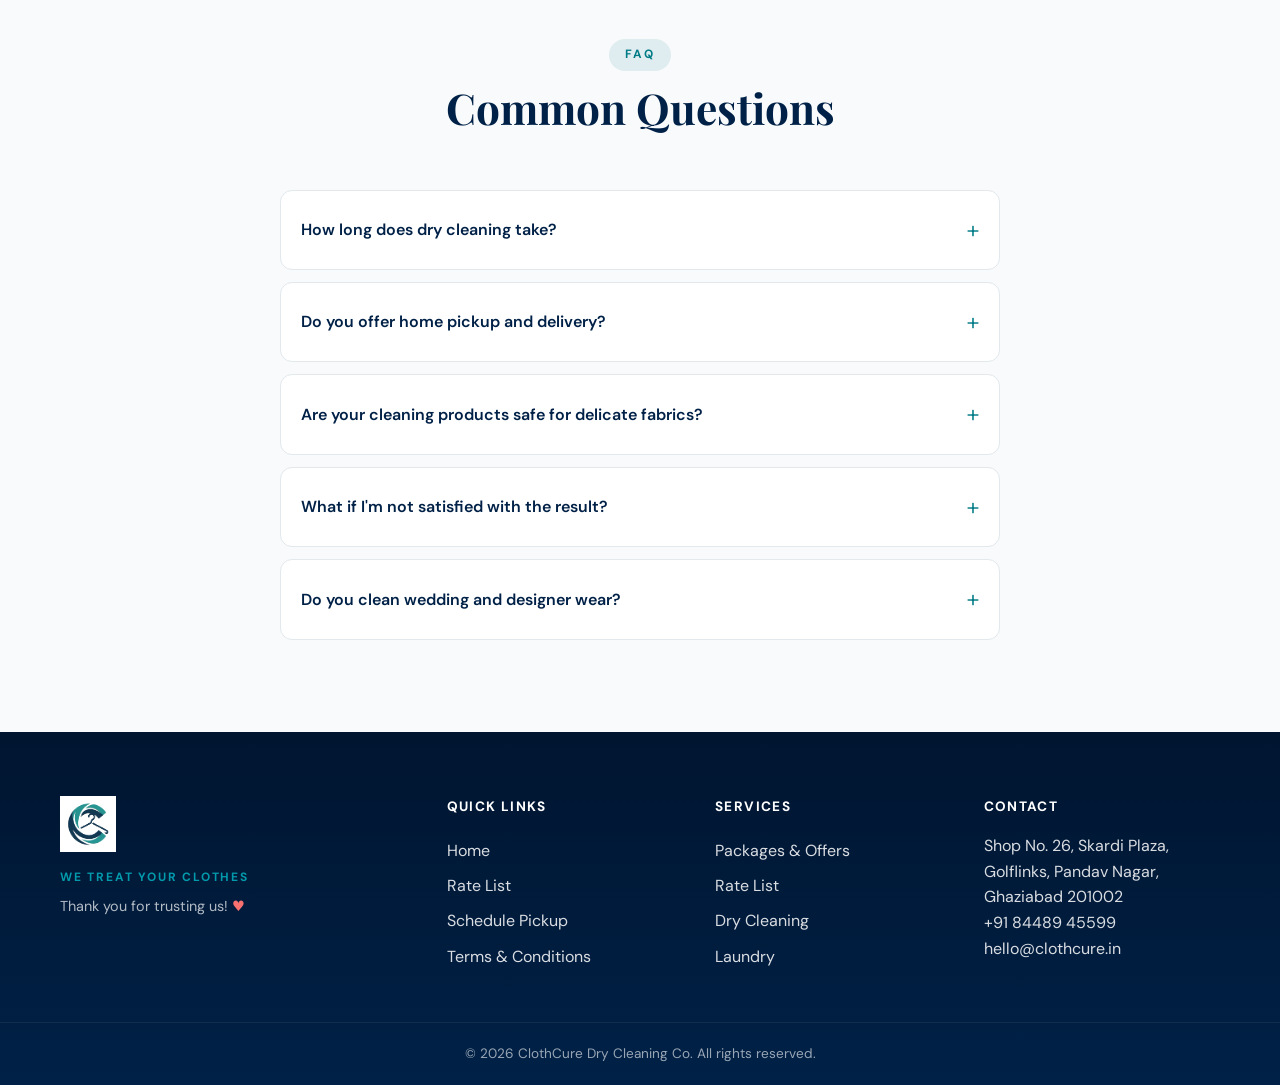
==== commit d7359be0: "Improve featured service card readability" ====
--- a/index.html
+++ b/index.html
@@ -205,7 +205,7 @@
               <span>Rated Service</span>
             </div>
             <div class="hero__trust-item">
-              <strong>1000+ Happy Customers</strong>
+              <strong>1K+ Happy Customers</strong>
               <span>Trusted Local Service</span>
             </div>
             <div class="hero__trust-item">
--- a/css/premium.css
+++ b/css/premium.css
@@ -539,7 +539,10 @@
 }
 
 .showcase-card--featured .showcase-card__price strong {
-  color: #7ee8d8;
+  color: #ffffff;
+  font-size: 1.9rem;
+  font-weight: 800;
+  text-shadow: 0 2px 6px rgba(0, 0, 0, 0.25);
 }
 
 .showcase-card--featured .showcase-card__link {
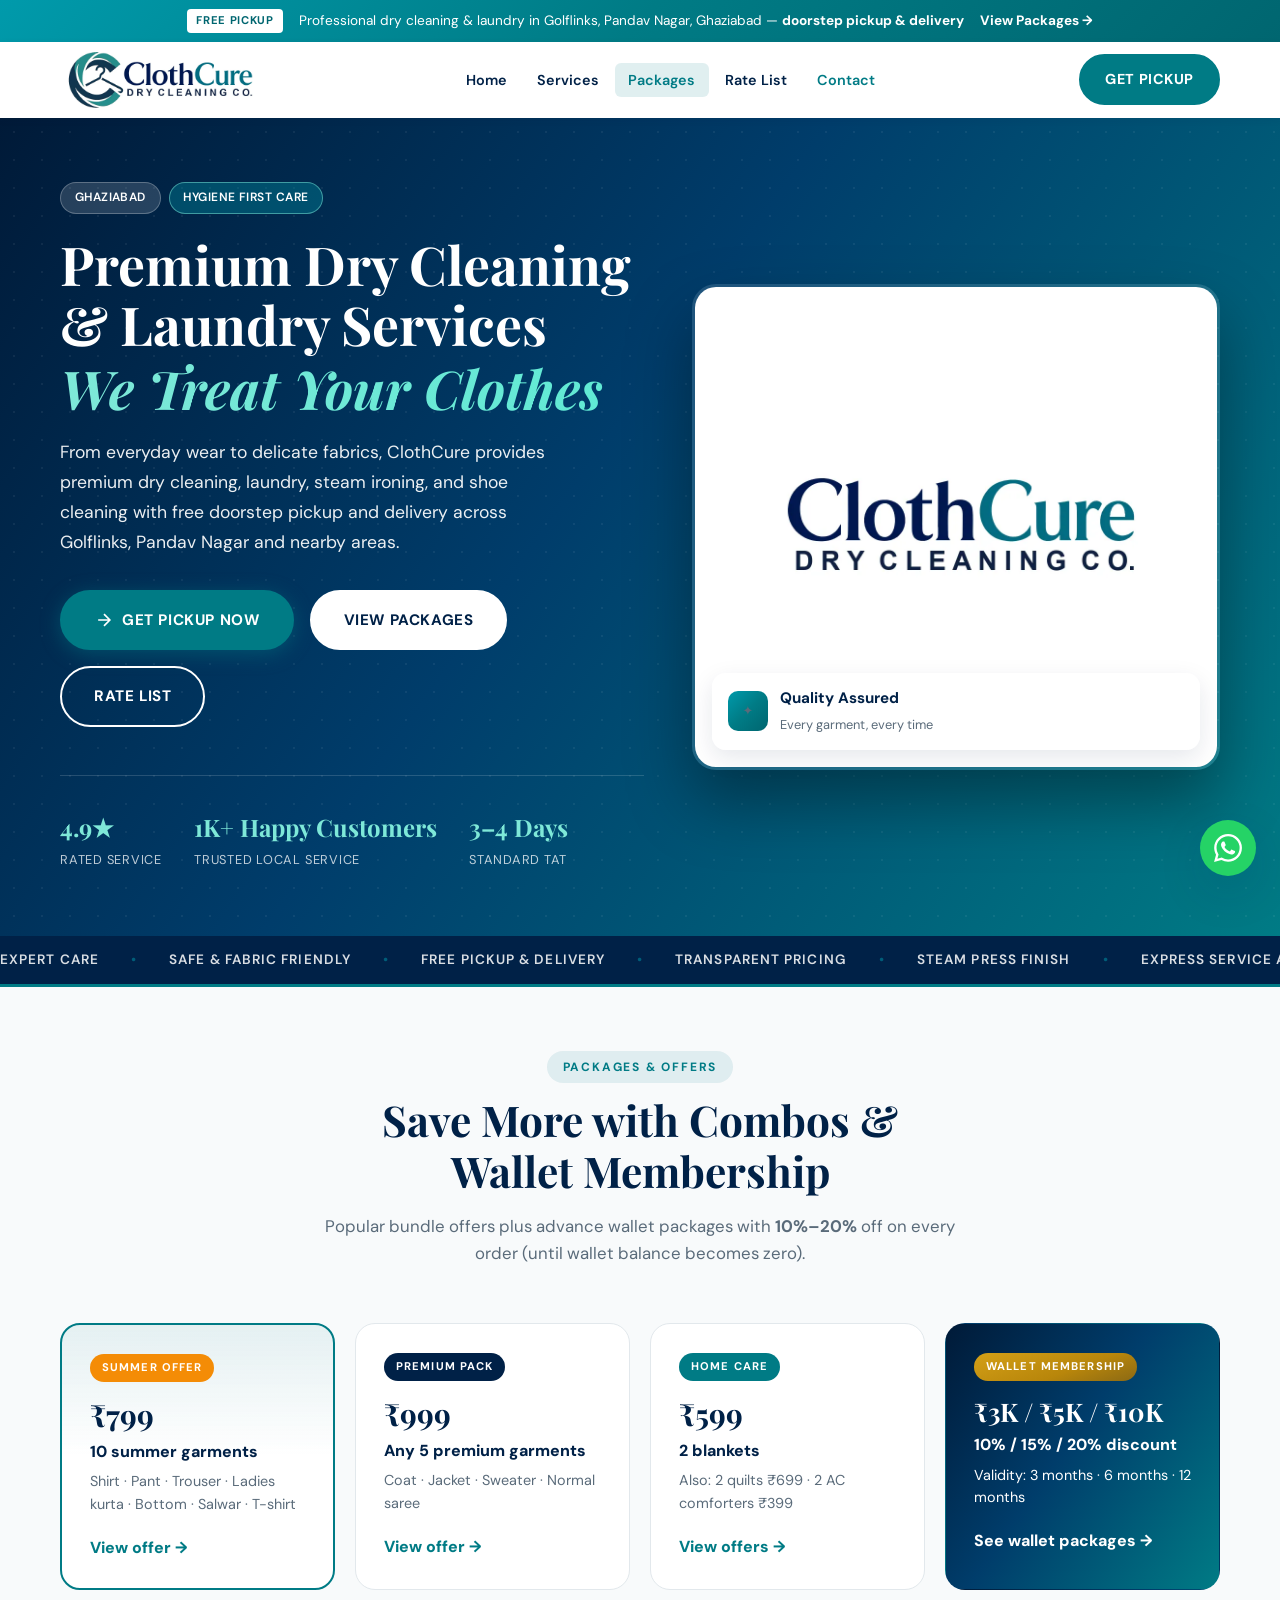
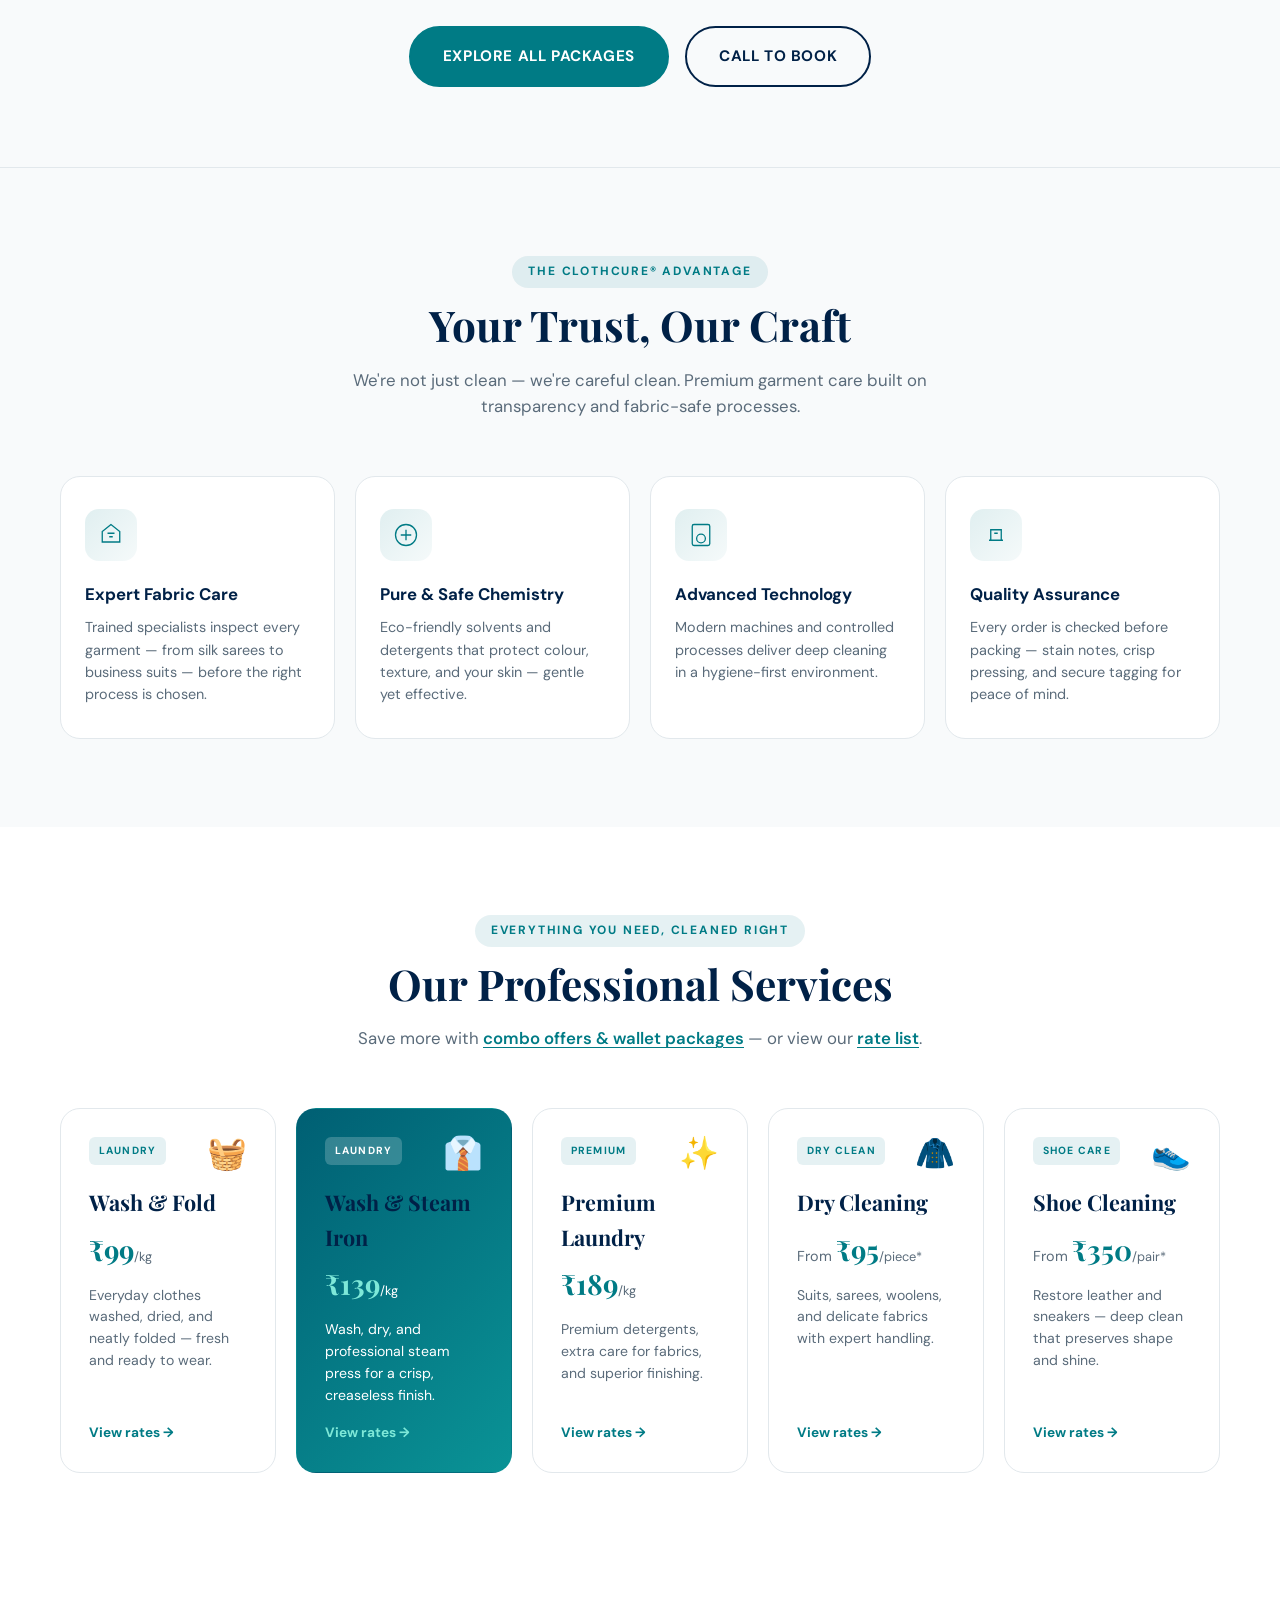
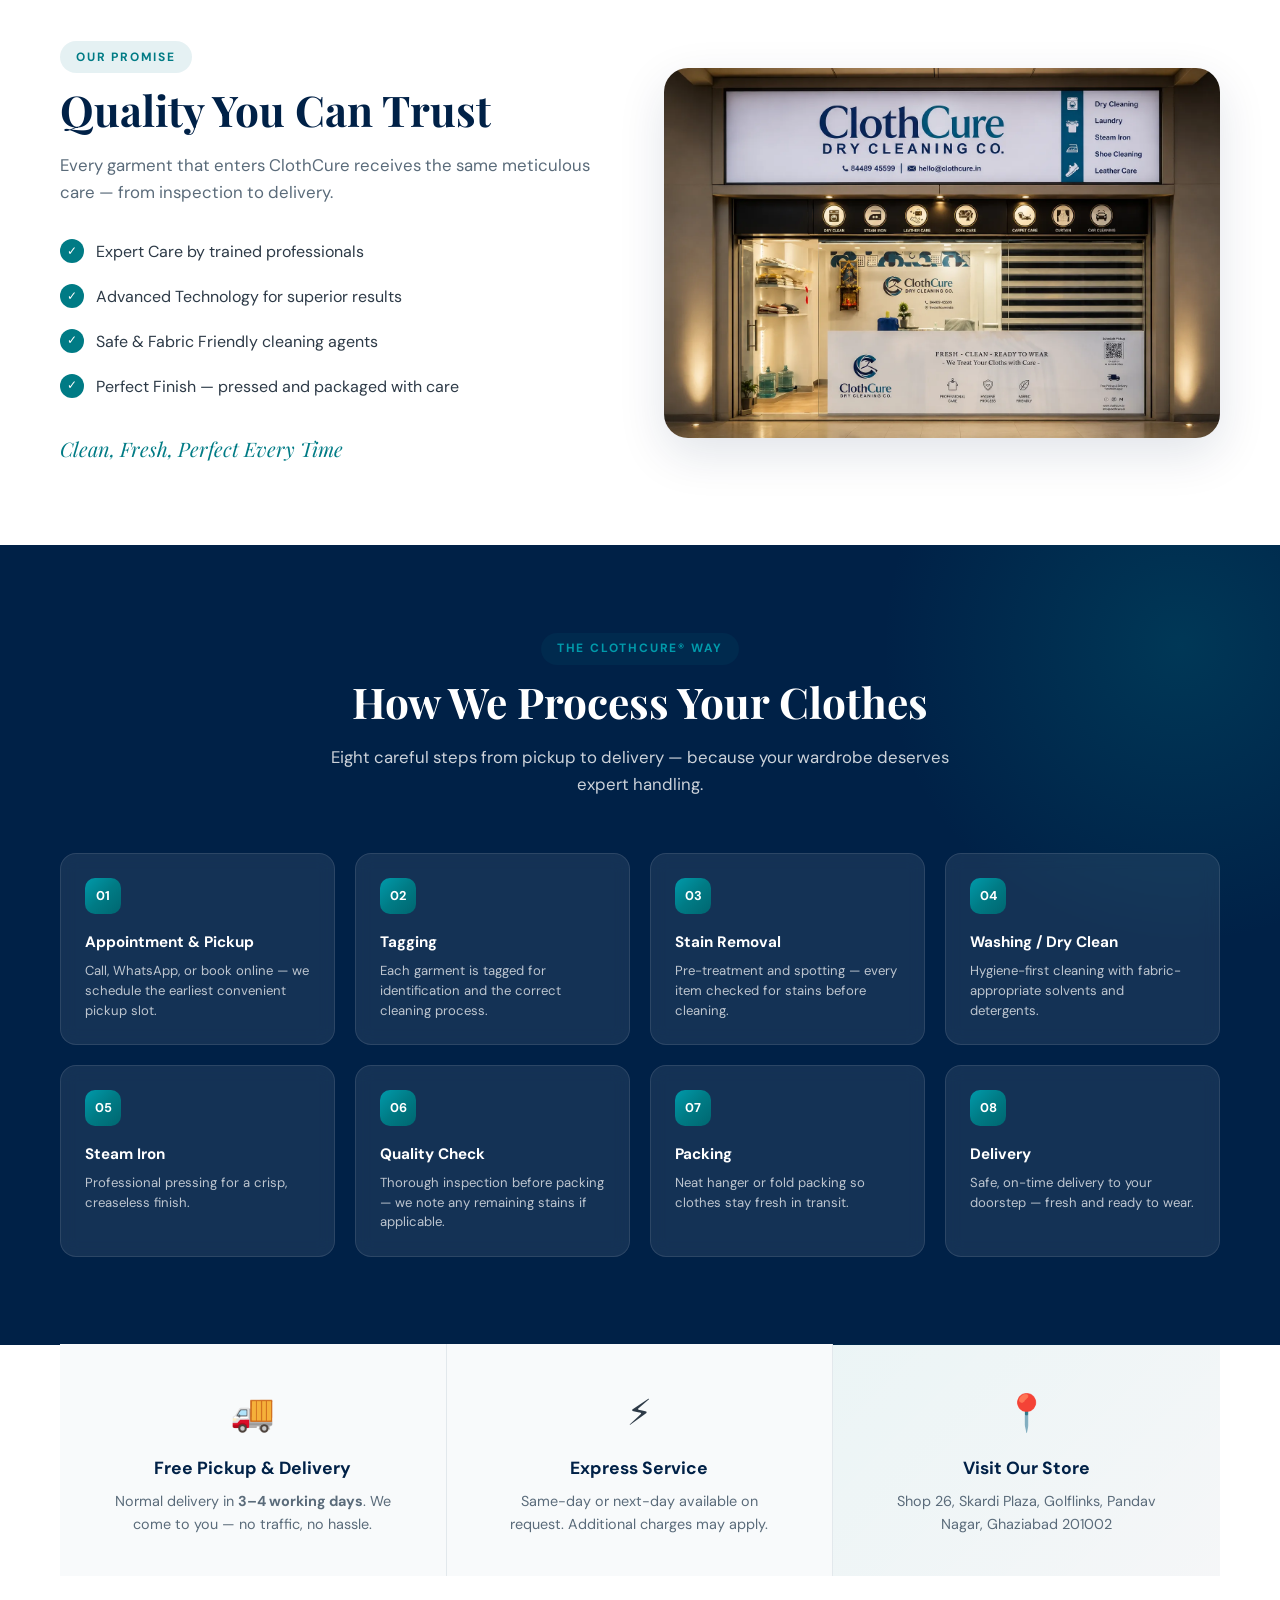
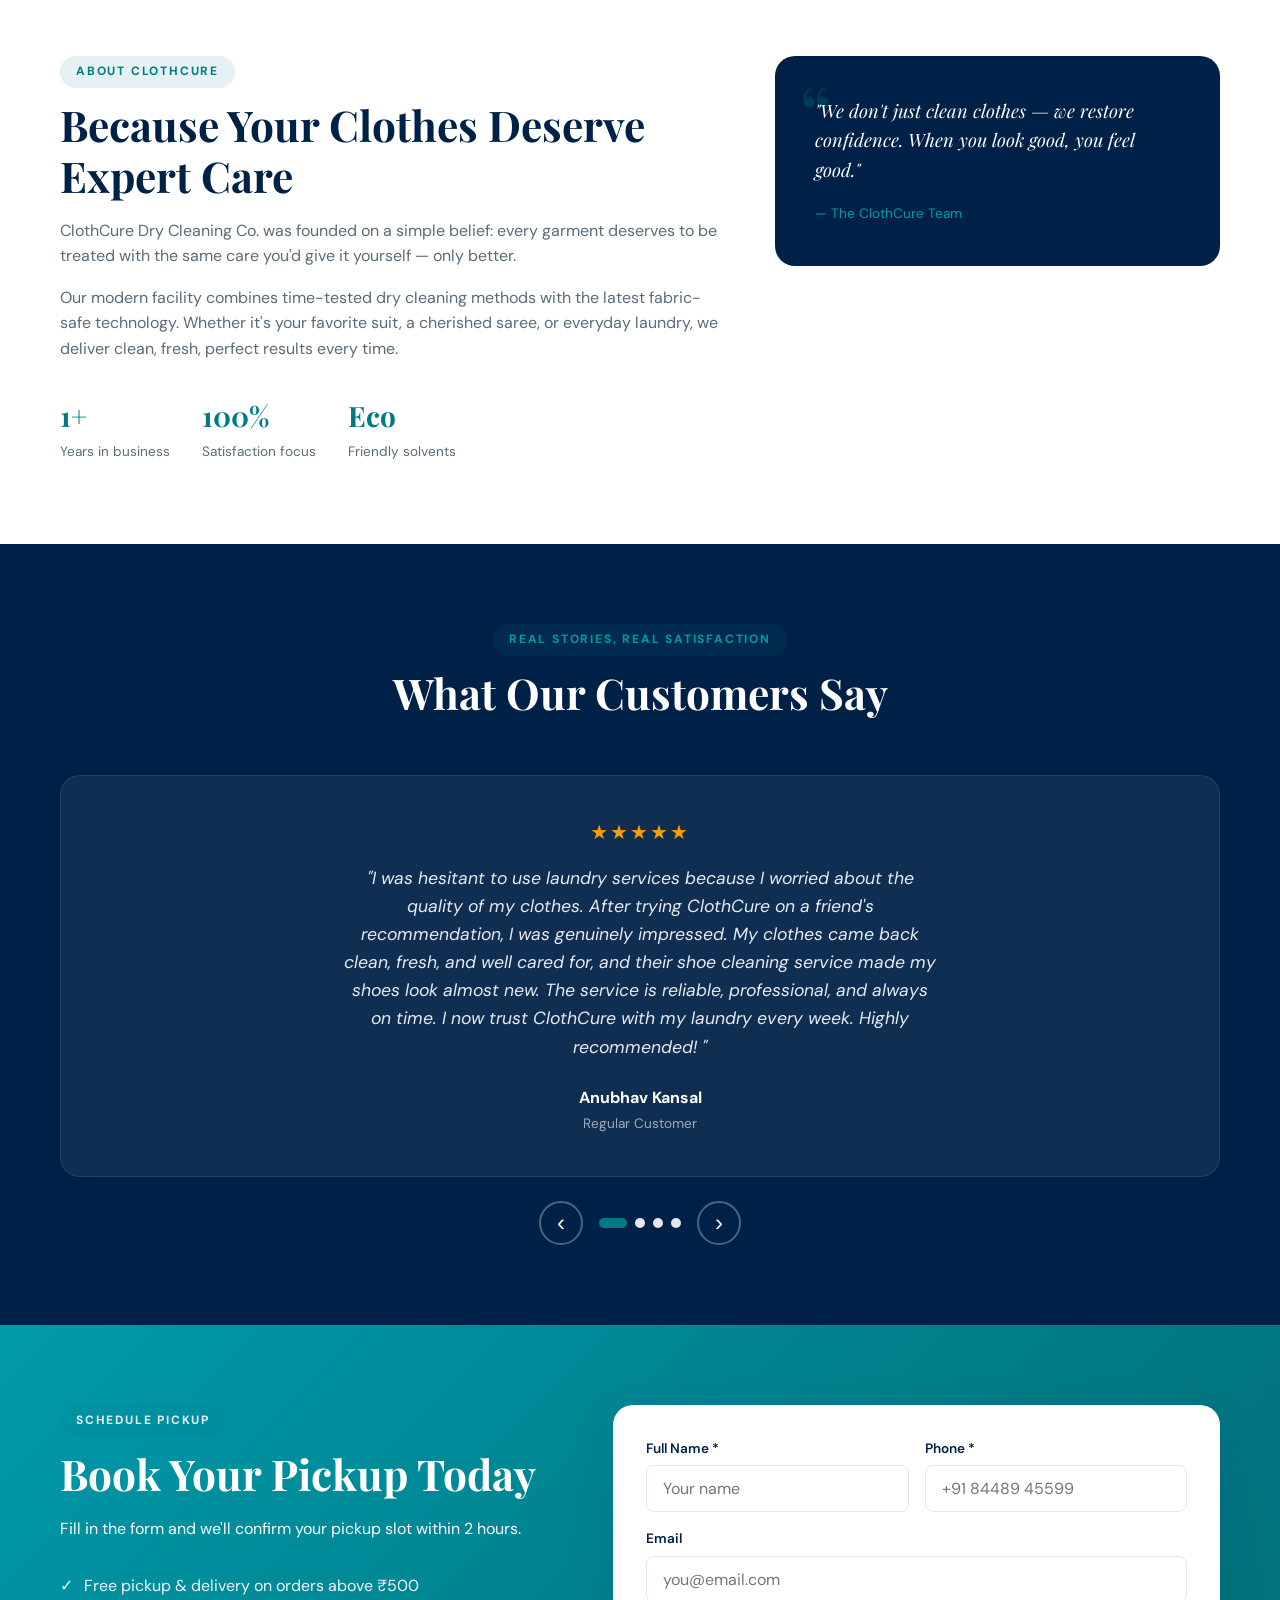
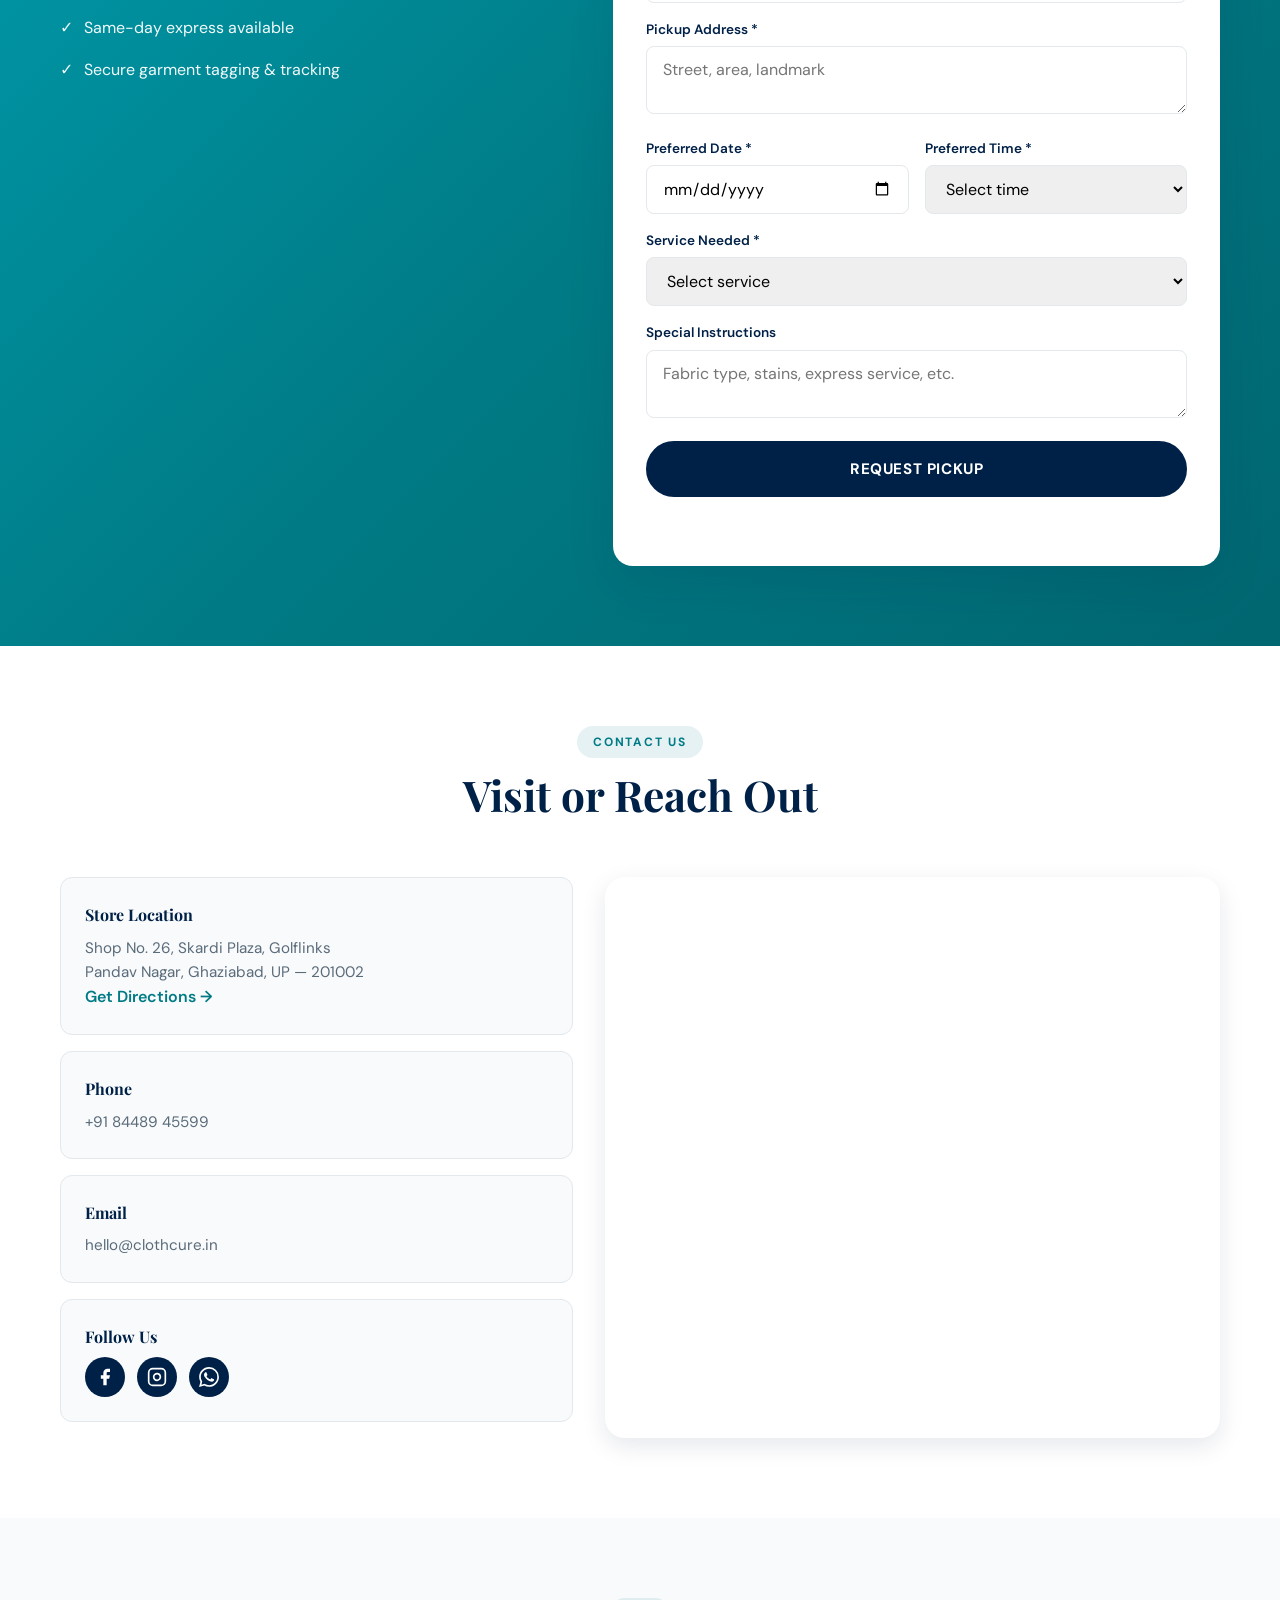
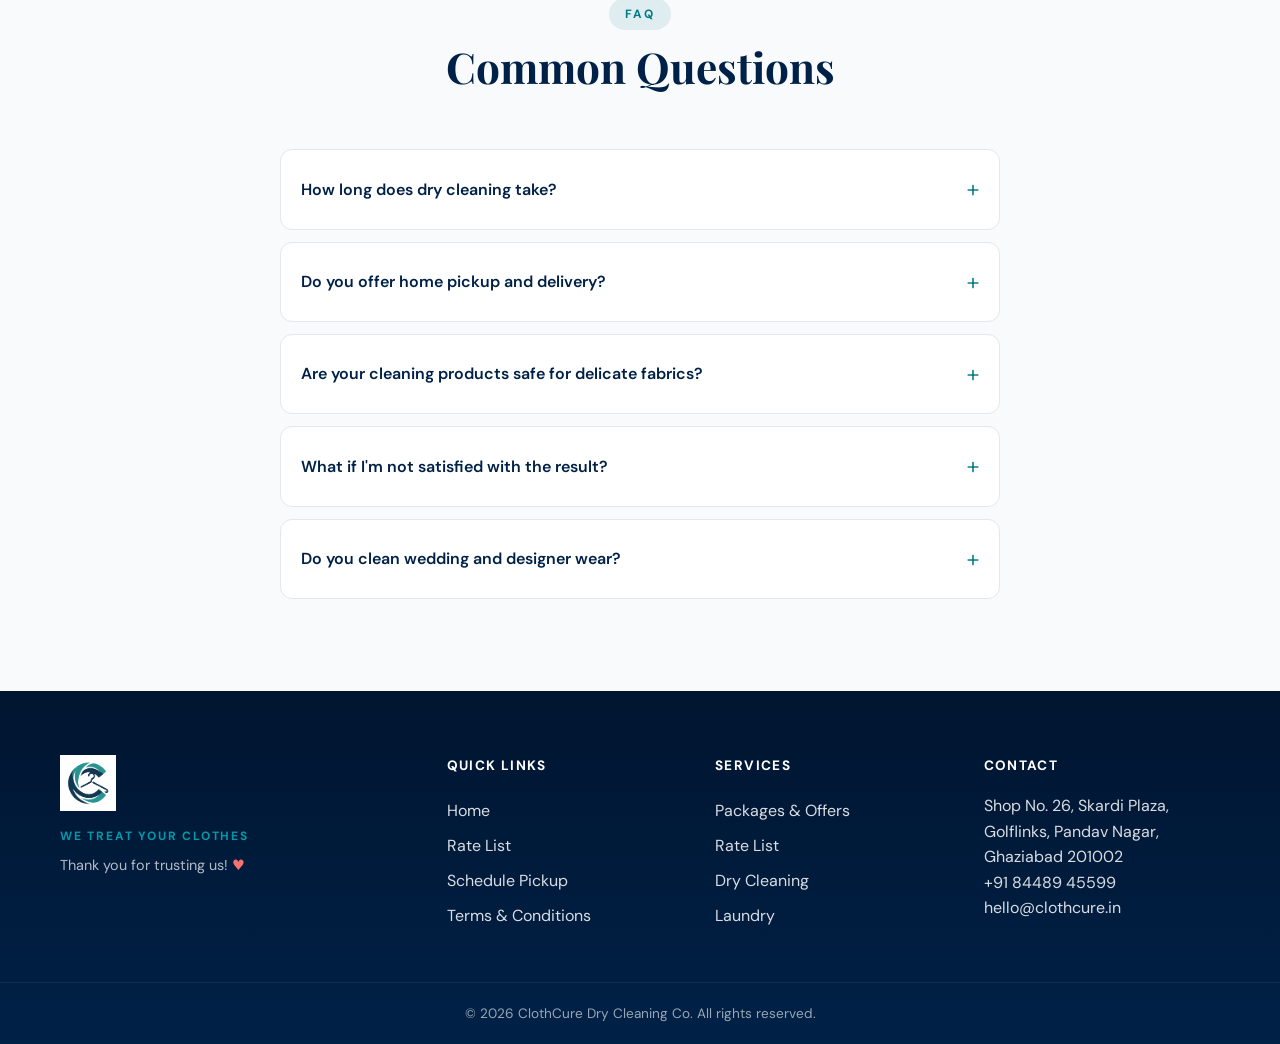
==== commit 28a49e6f: "Update top bar across all pages" ====
--- a/index.html
+++ b/index.html
@@ -129,24 +129,6 @@
       <span class="promo-bar__badge">Free Pickup</span>
       <p>Professional dry cleaning &amp; laundry in Golflinks, Pandav Nagar, Ghaziabad — <strong>doorstep pickup &amp; delivery</strong></p>
       <a href="packages.html" class="promo-bar__link">View Packages →</a>
-    </div>
-  </div>
-
-  <!-- Top bar -->
-  <div class="top-bar">
-    <div class="container top-bar__inner">
-      <span class="top-bar__item">
-        <svg aria-hidden="true" width="16" height="16" viewBox="0 0 24 24" fill="none" stroke="currentColor" stroke-width="2"><path d="M22 16.92v3a2 2 0 01-2.18 2 19.79 19.79 0 01-8.63-3.07 19.5 19.5 0 01-6-6 19.79 19.79 0 01-3.07-8.67A2 2 0 014.11 2h3a2 2 0 012 1.72c.127.96.361 1.903.7 2.81a2 2 0 01-.45 2.11L8.09 9.91a16 16 0 006 6l1.27-1.27a2 2 0 012.11-.45c.907.339 1.85.573 2.81.7A2 2 0 0122 16.92z"/></svg>
-        <a href="tel:+918448945599">+91 84489 45599</a>
-      </span>
-      <span class="top-bar__item">
-        <svg aria-hidden="true" width="16" height="16" viewBox="0 0 24 24" fill="none" stroke="currentColor" stroke-width="2"><circle cx="12" cy="12" r="10"/><path d="M12 6v6l4 2"/></svg>
-        Mon – Wed & Fri – Sun: 10:00 AM – 8:30 PM. Closed on Thursdays.
-      </span>
-      <span class="top-bar__item top-bar__item--hide-mobile">
-        <svg aria-hidden="true" width="16" height="16" viewBox="0 0 24 24" fill="none" stroke="currentColor" stroke-width="2"><path d="M4 4h16c1.1 0 2 .9 2 2v12c0 1.1-.9 2-2 2H4c-1.1 0-2-.9-2-2V6c0-1.1.9-2 2-2z"/><path d="M22 6l-10 7L2 6"/></svg>
-        <a href="mailto:hello@clothcure.in">hello@clothcure.in</a>
-      </span>
     </div>
   </div>
 
--- a/css/premium.css
+++ b/css/premium.css
@@ -522,9 +522,13 @@
 }
 
 .showcase-card--featured {
-  background: var(--gradient-hero);
+  background: linear-gradient(135deg, #005f73 0%, #0a9396 100%);
   border-color: transparent;
-  color: var(--white);
+  color: #fff;
+}
+.showcase-card--featured > p:not(.showcase-card__price) {
+  color: #ffffff !important;
+  opacity: 1;
 }
 
 .showcase-card--featured .showcase-card__label {
@@ -539,10 +543,7 @@
 }
 
 .showcase-card--featured .showcase-card__price strong {
-  color: #ffffff;
-  font-size: 1.9rem;
-  font-weight: 800;
-  text-shadow: 0 2px 6px rgba(0, 0, 0, 0.25);
+  color: #7ee8d8;
 }
 
 .showcase-card--featured .showcase-card__link {
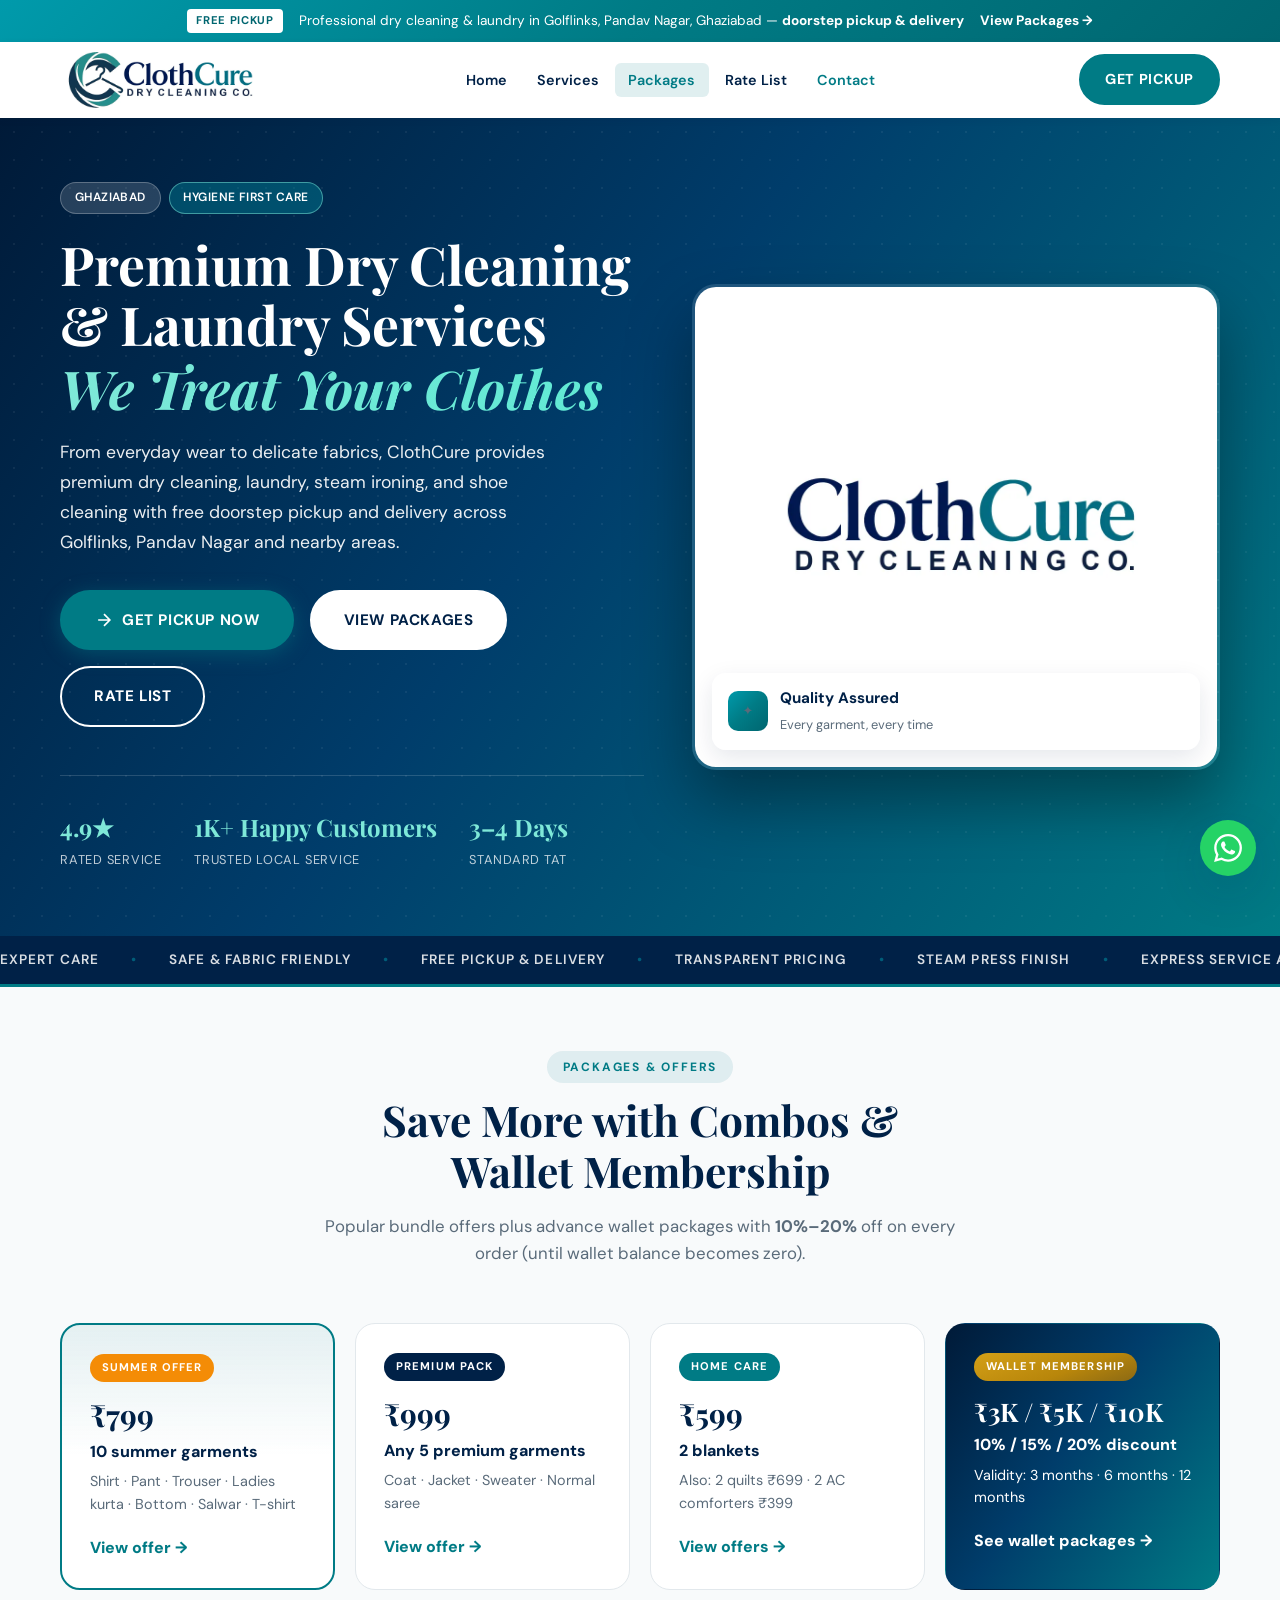
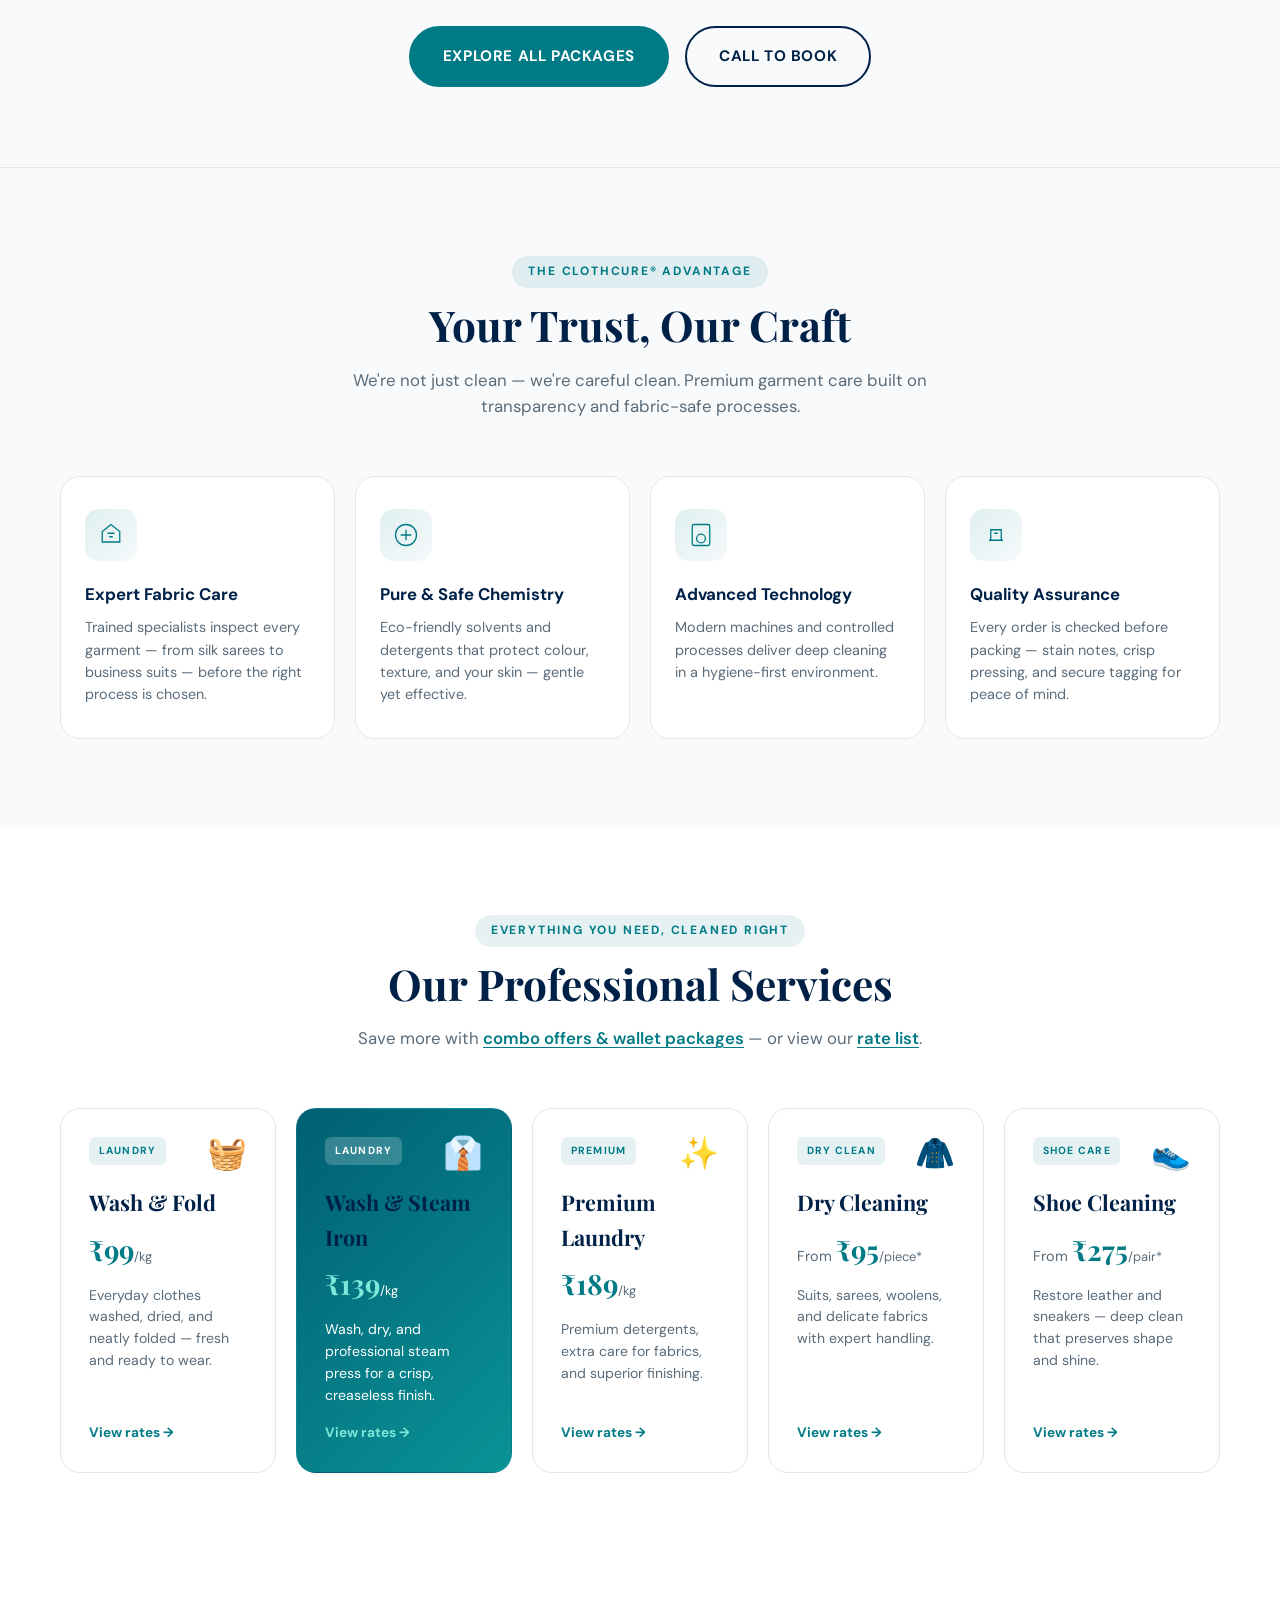
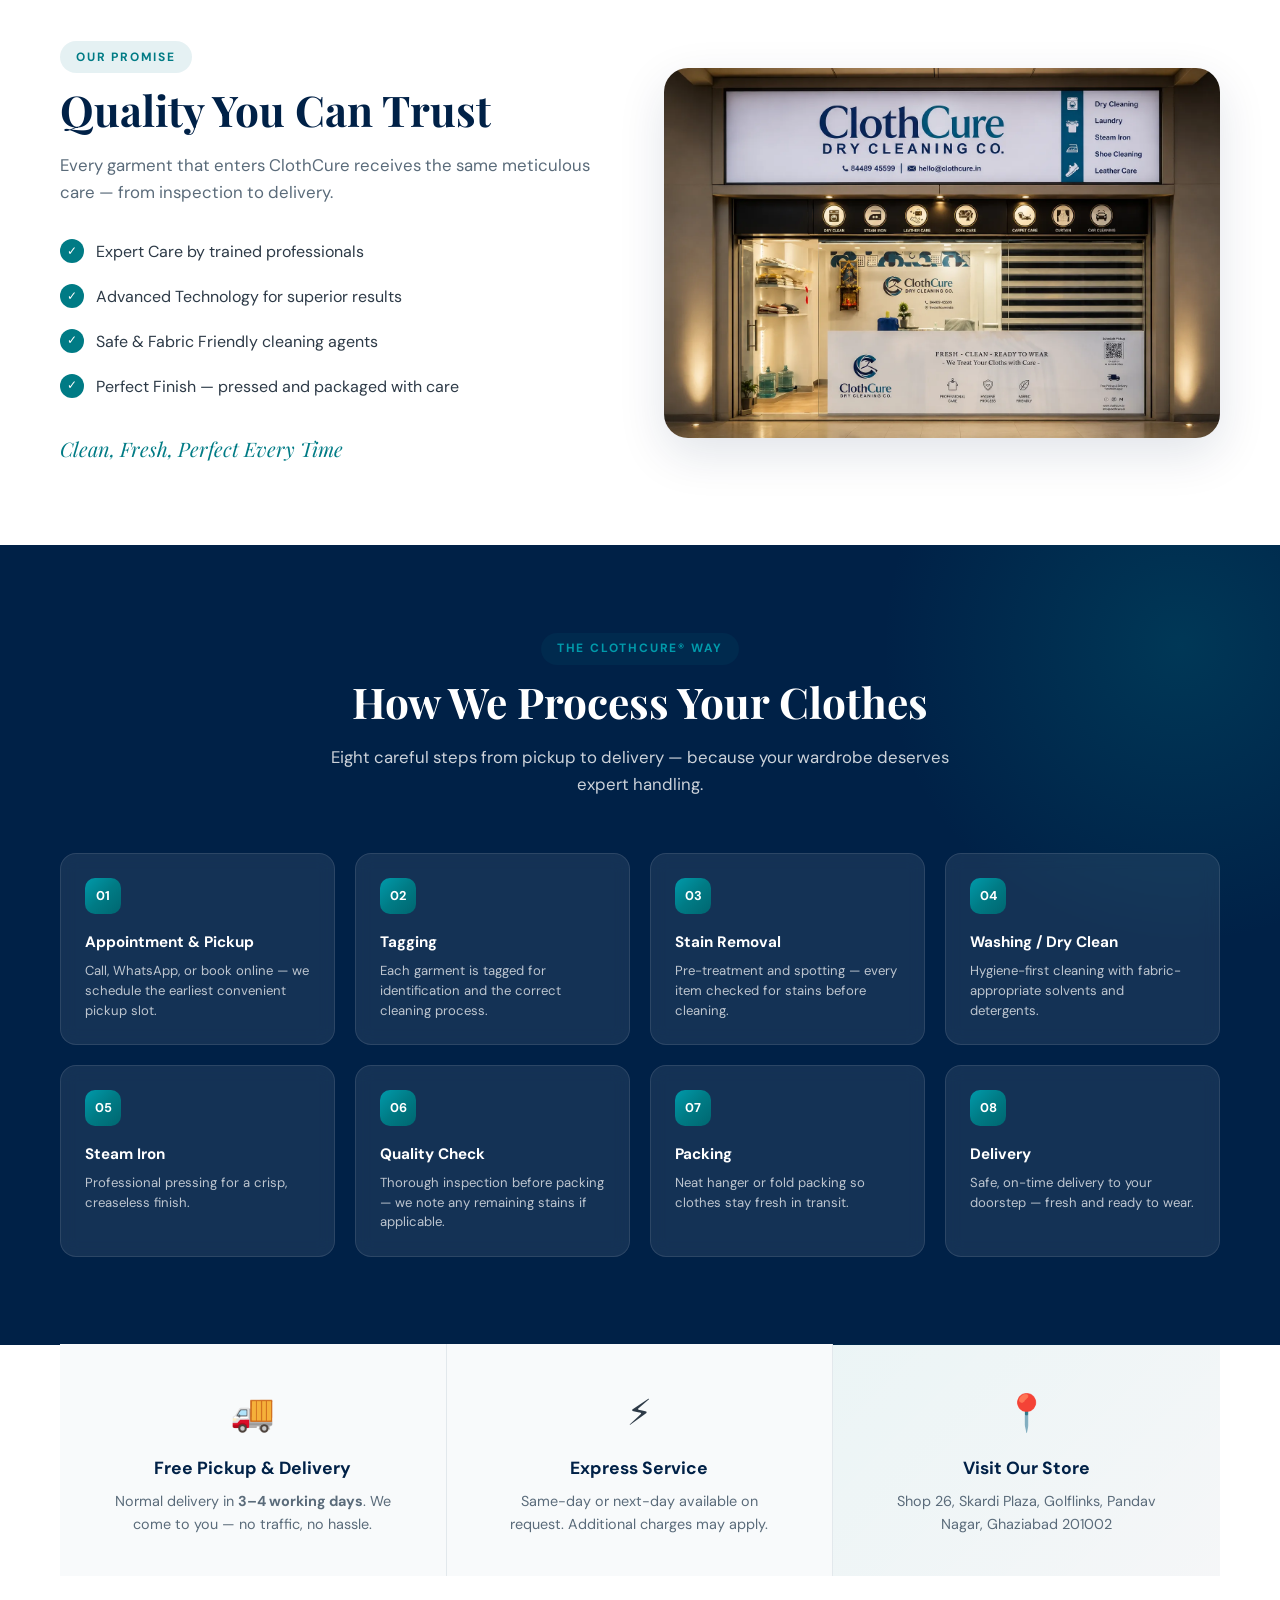
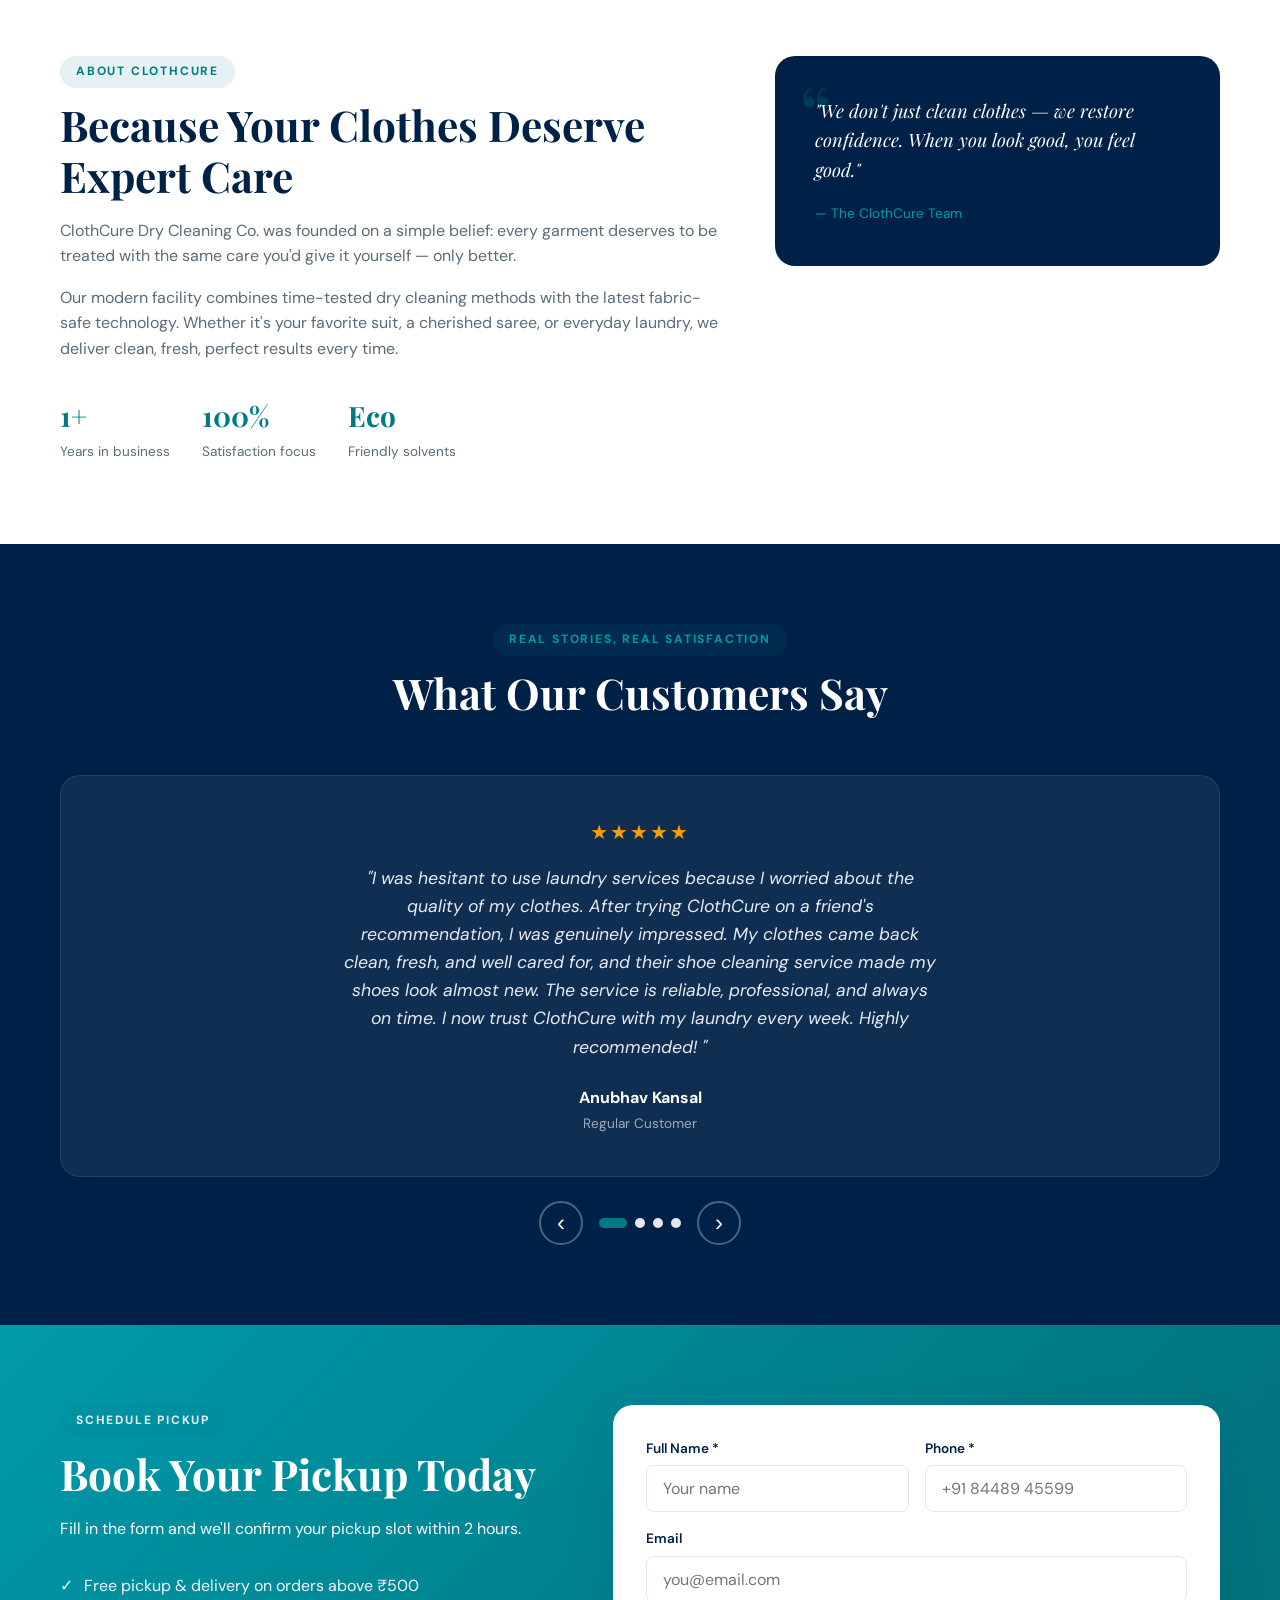
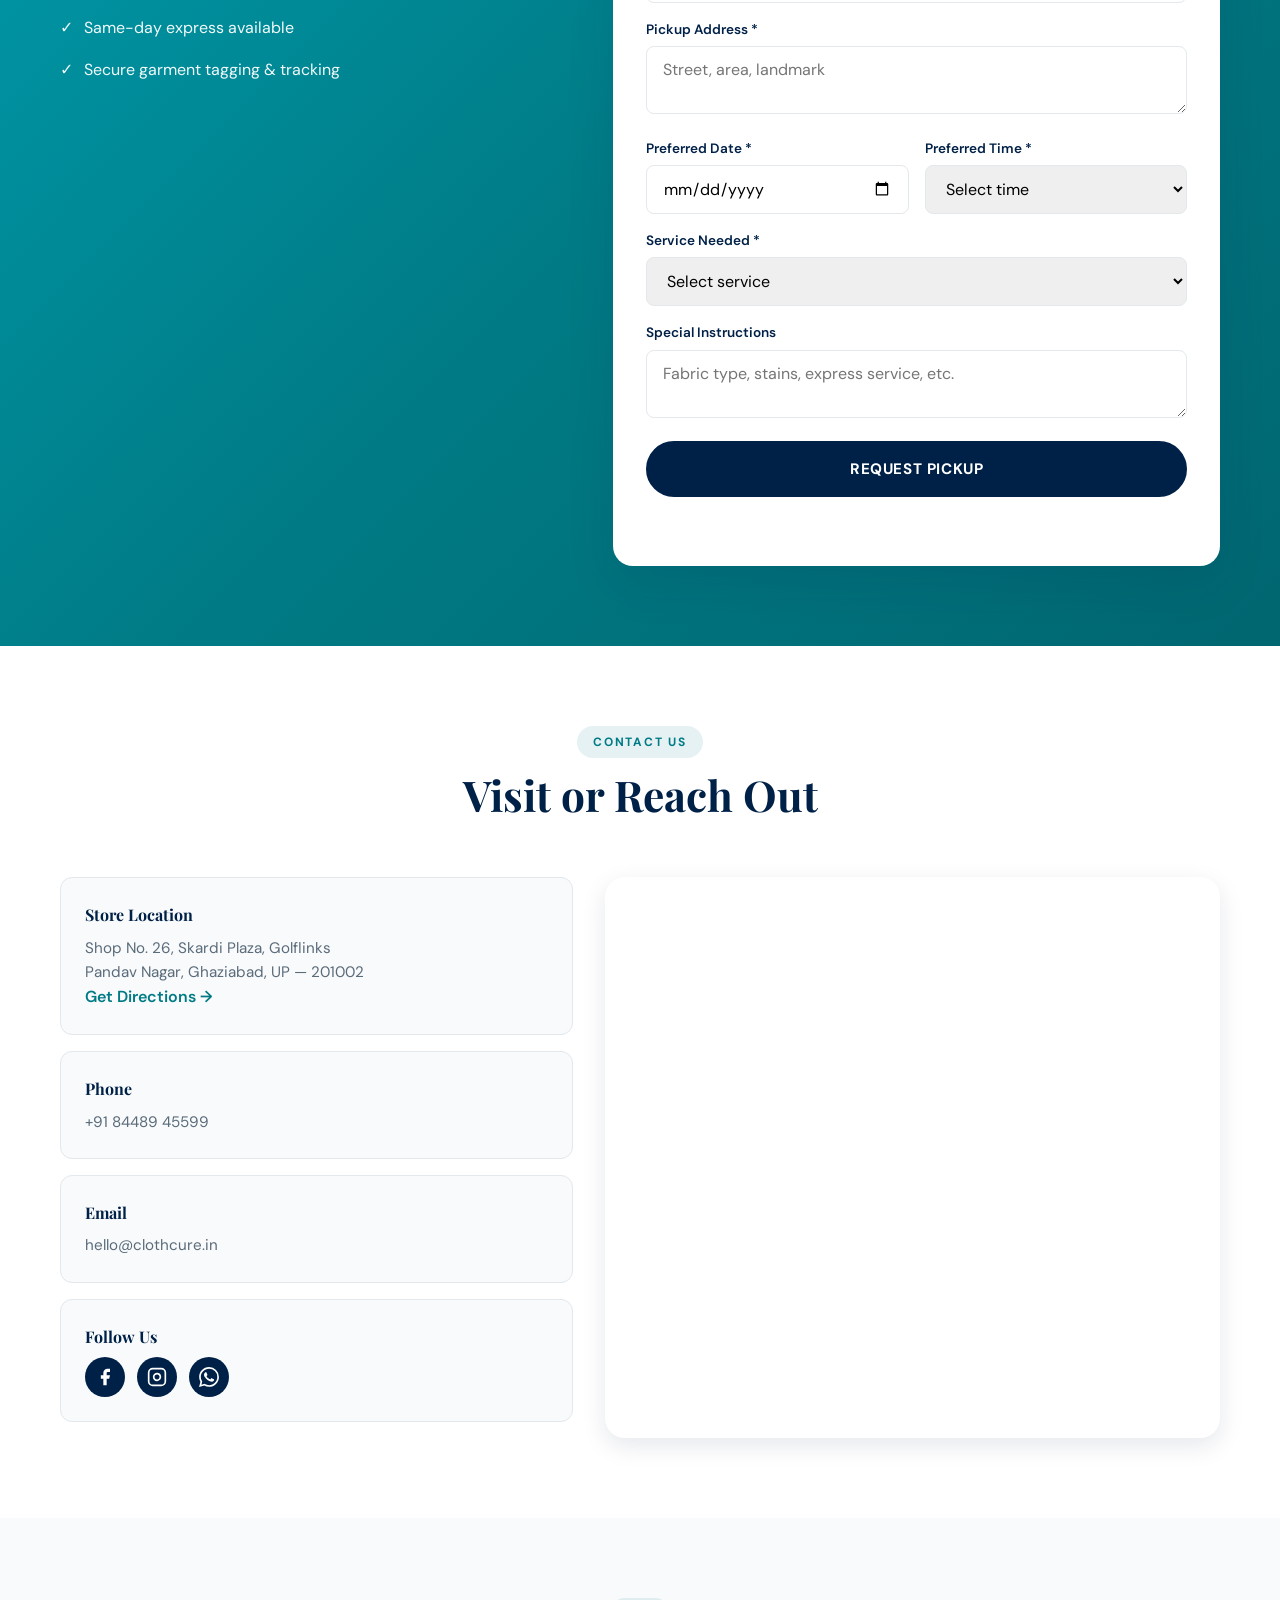
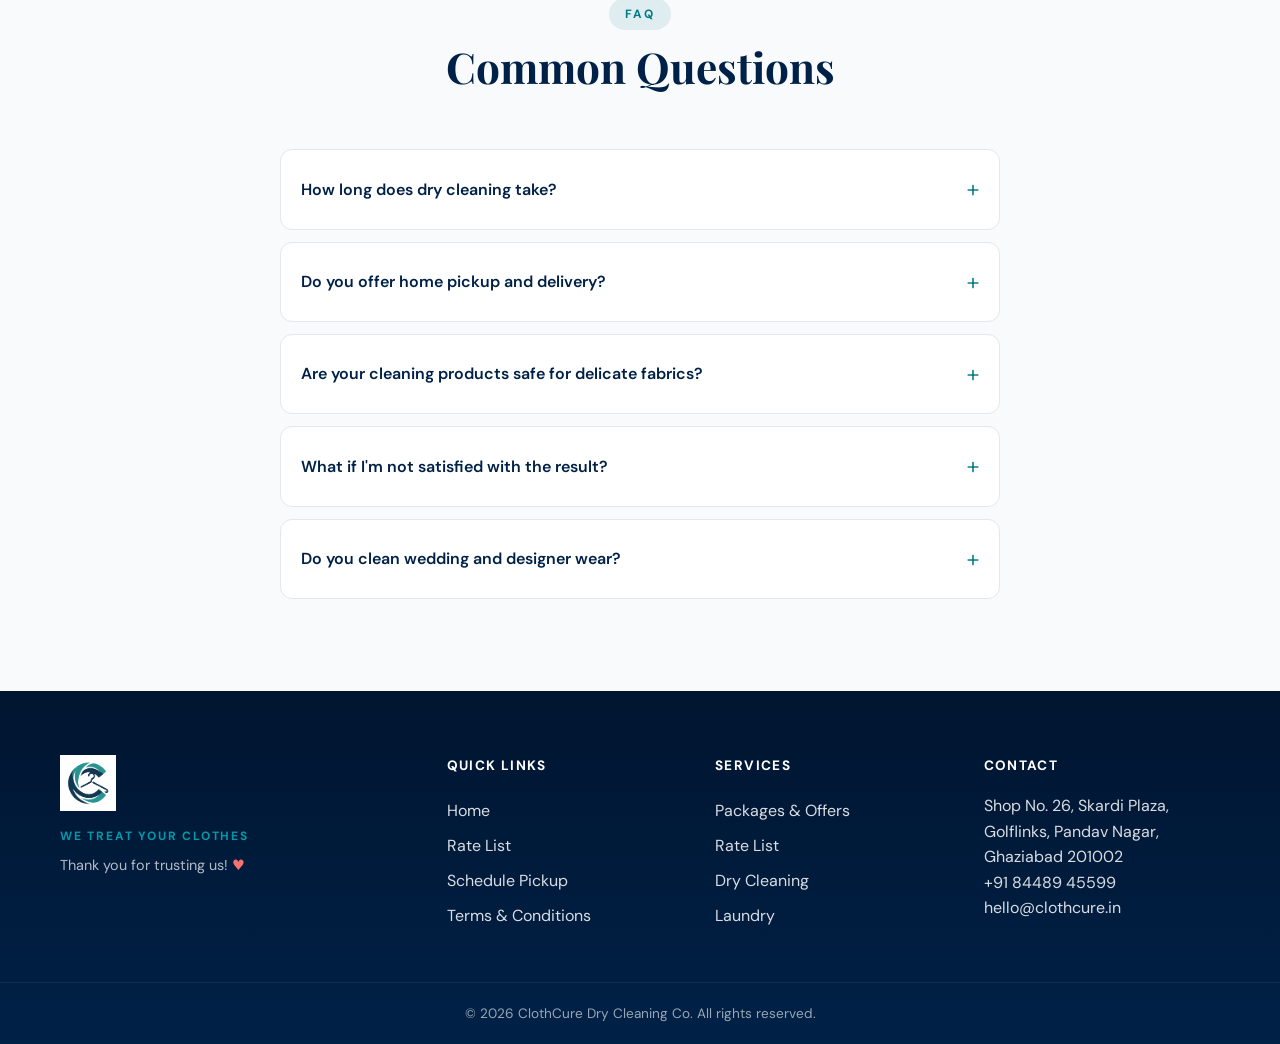
==== commit 53ab6eba: "Update offers section" ====
--- a/index.html
+++ b/index.html
@@ -375,7 +375,7 @@
               <div class="showcase-card__icon" aria-hidden="true">👟</div>
             </div>
             <h3>Shoe Cleaning</h3>
-            <p class="showcase-card__price">From <strong>₹350</strong><span>/pair*</span></p>
+            <p class="showcase-card__price">From <strong>₹275</strong><span>/pair*</span></p>
             <p>Restore leather and sneakers — deep clean that preserves shape and shine.</p>
             <a href="rate-list.html#shoe" class="showcase-card__link">View rates →</a>
           </article>
